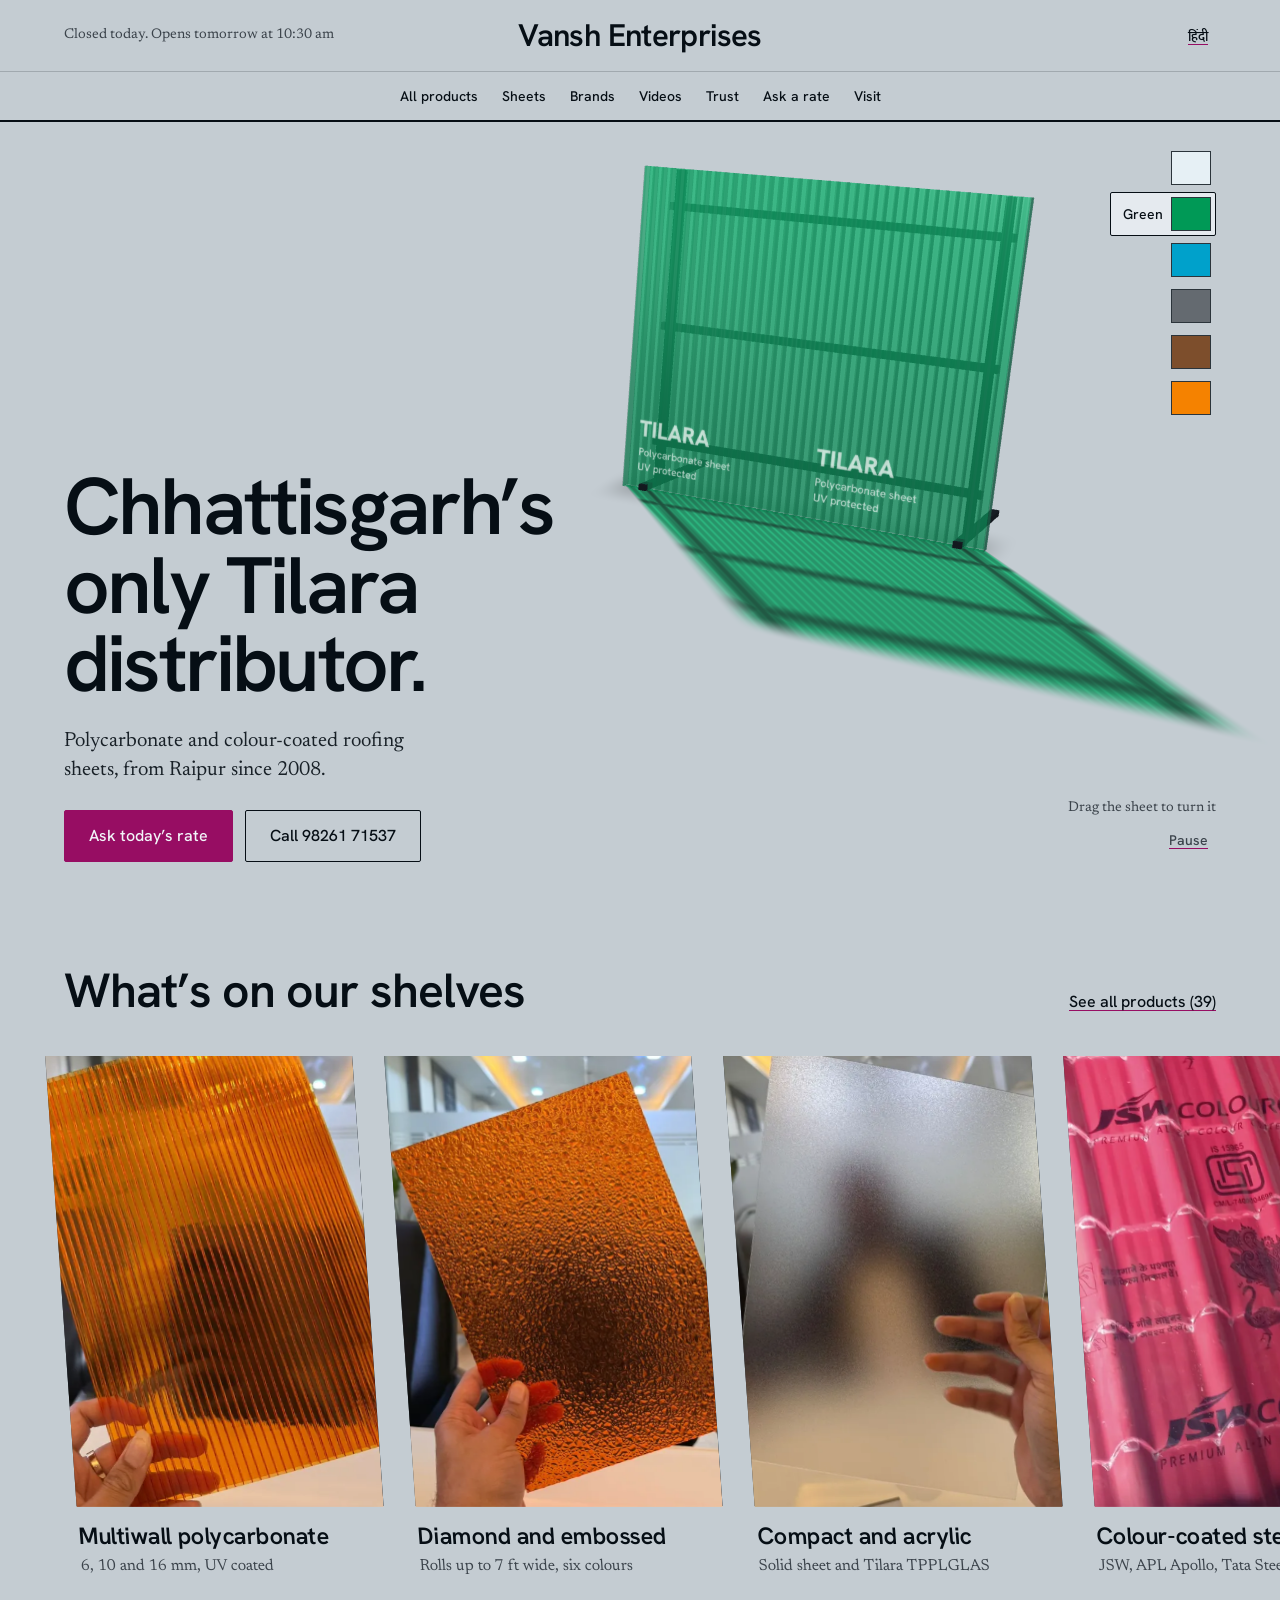
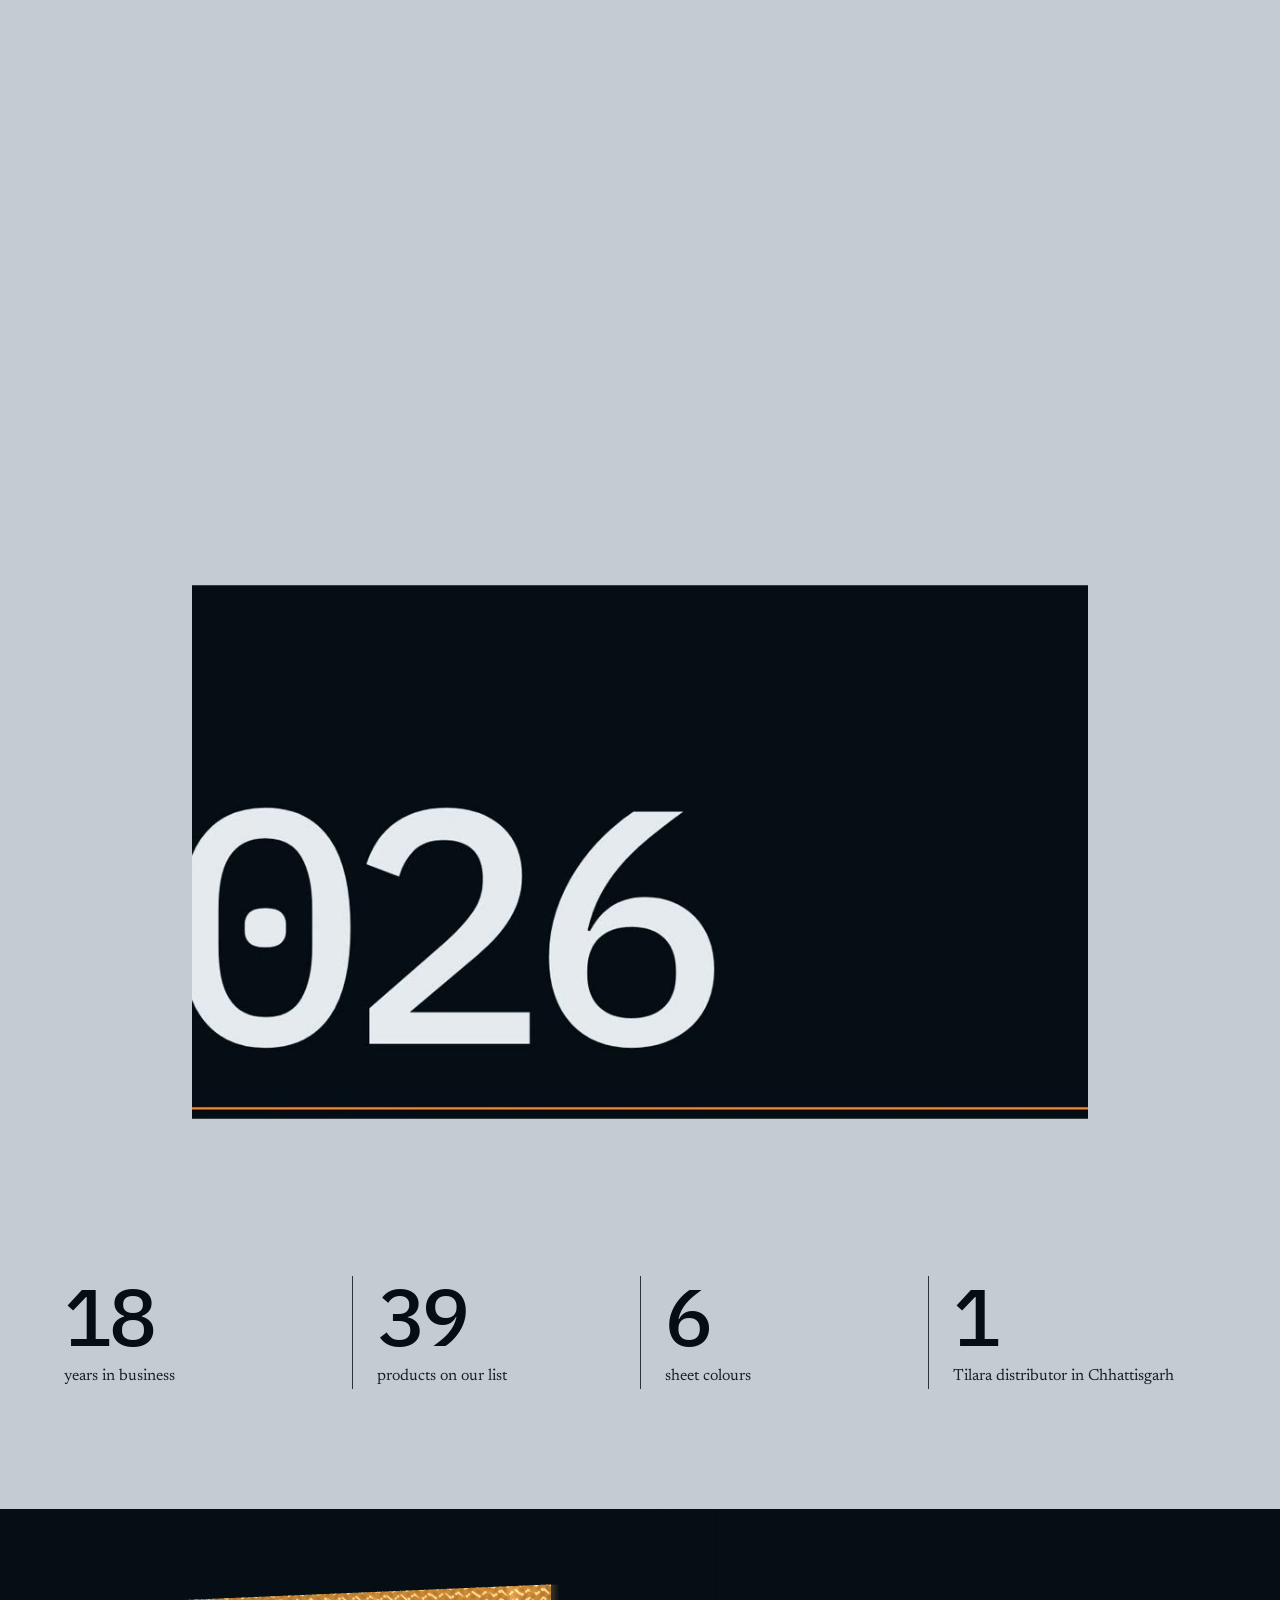
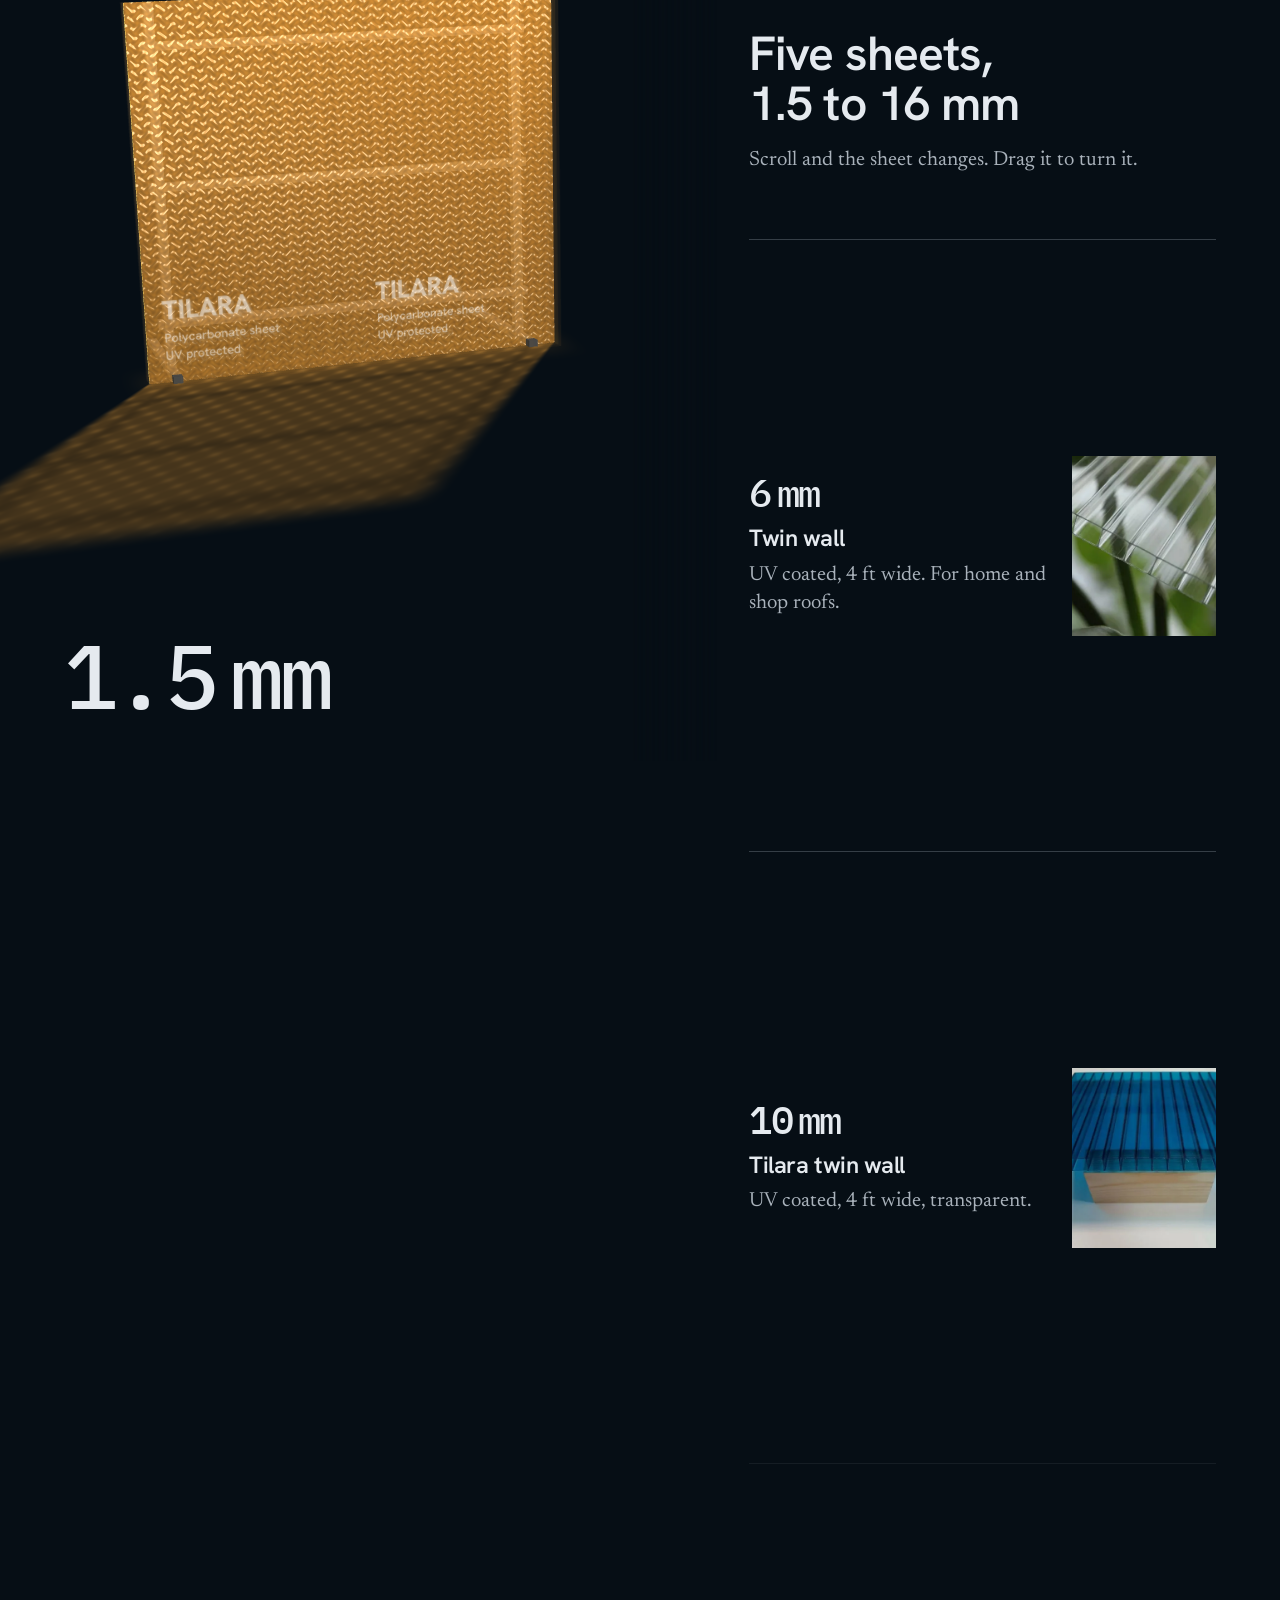
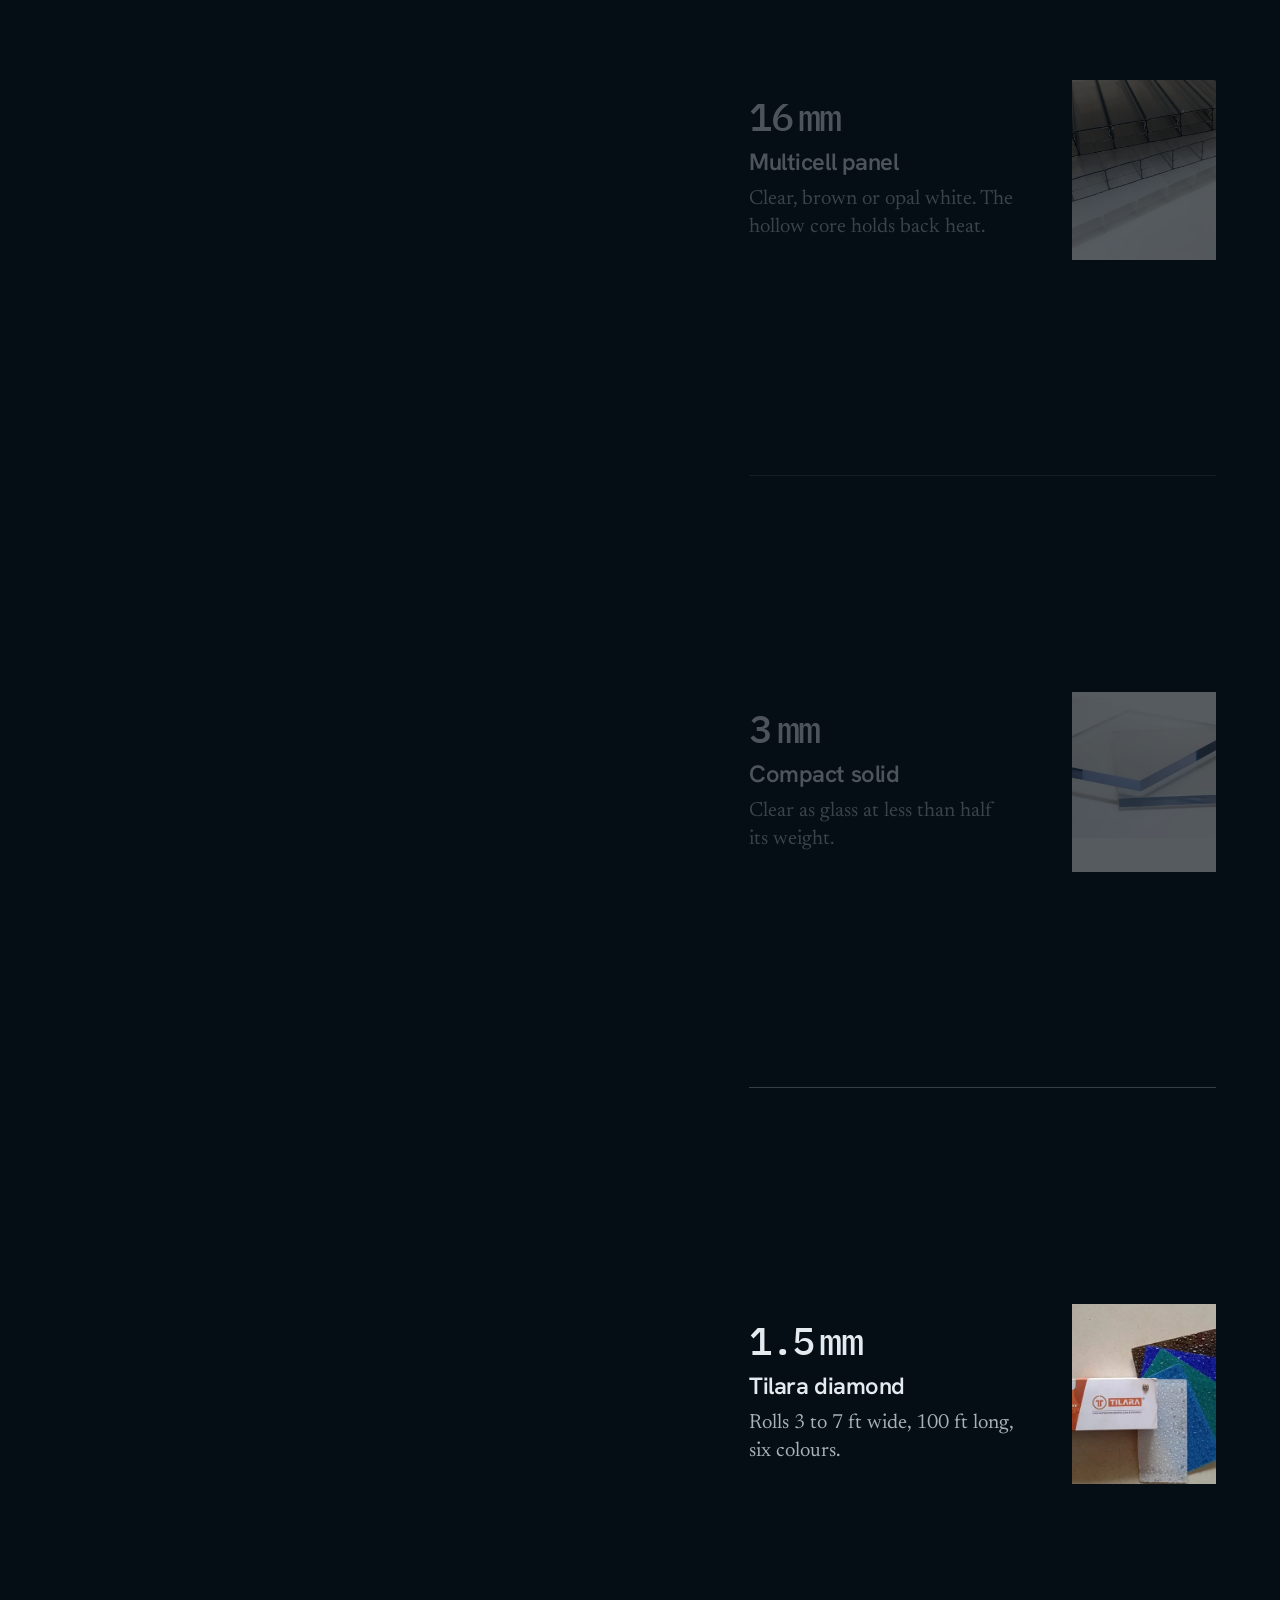
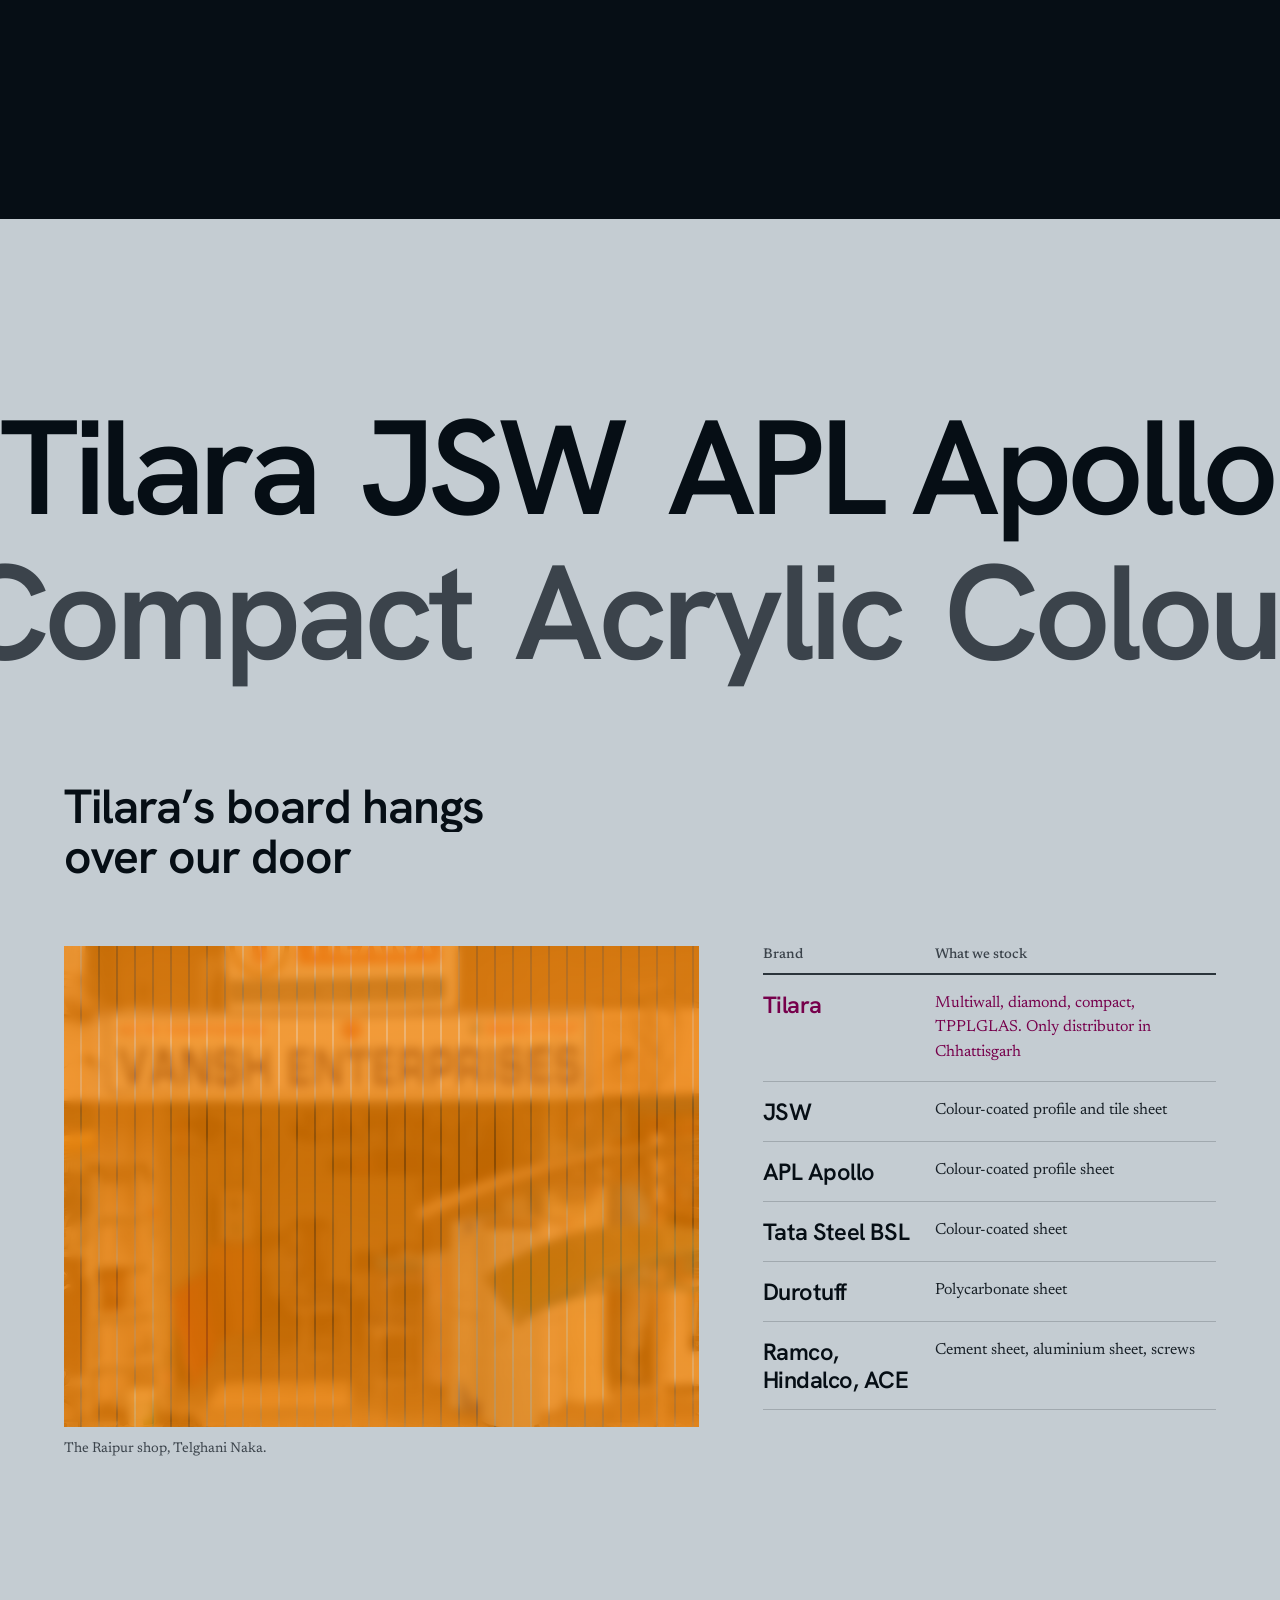
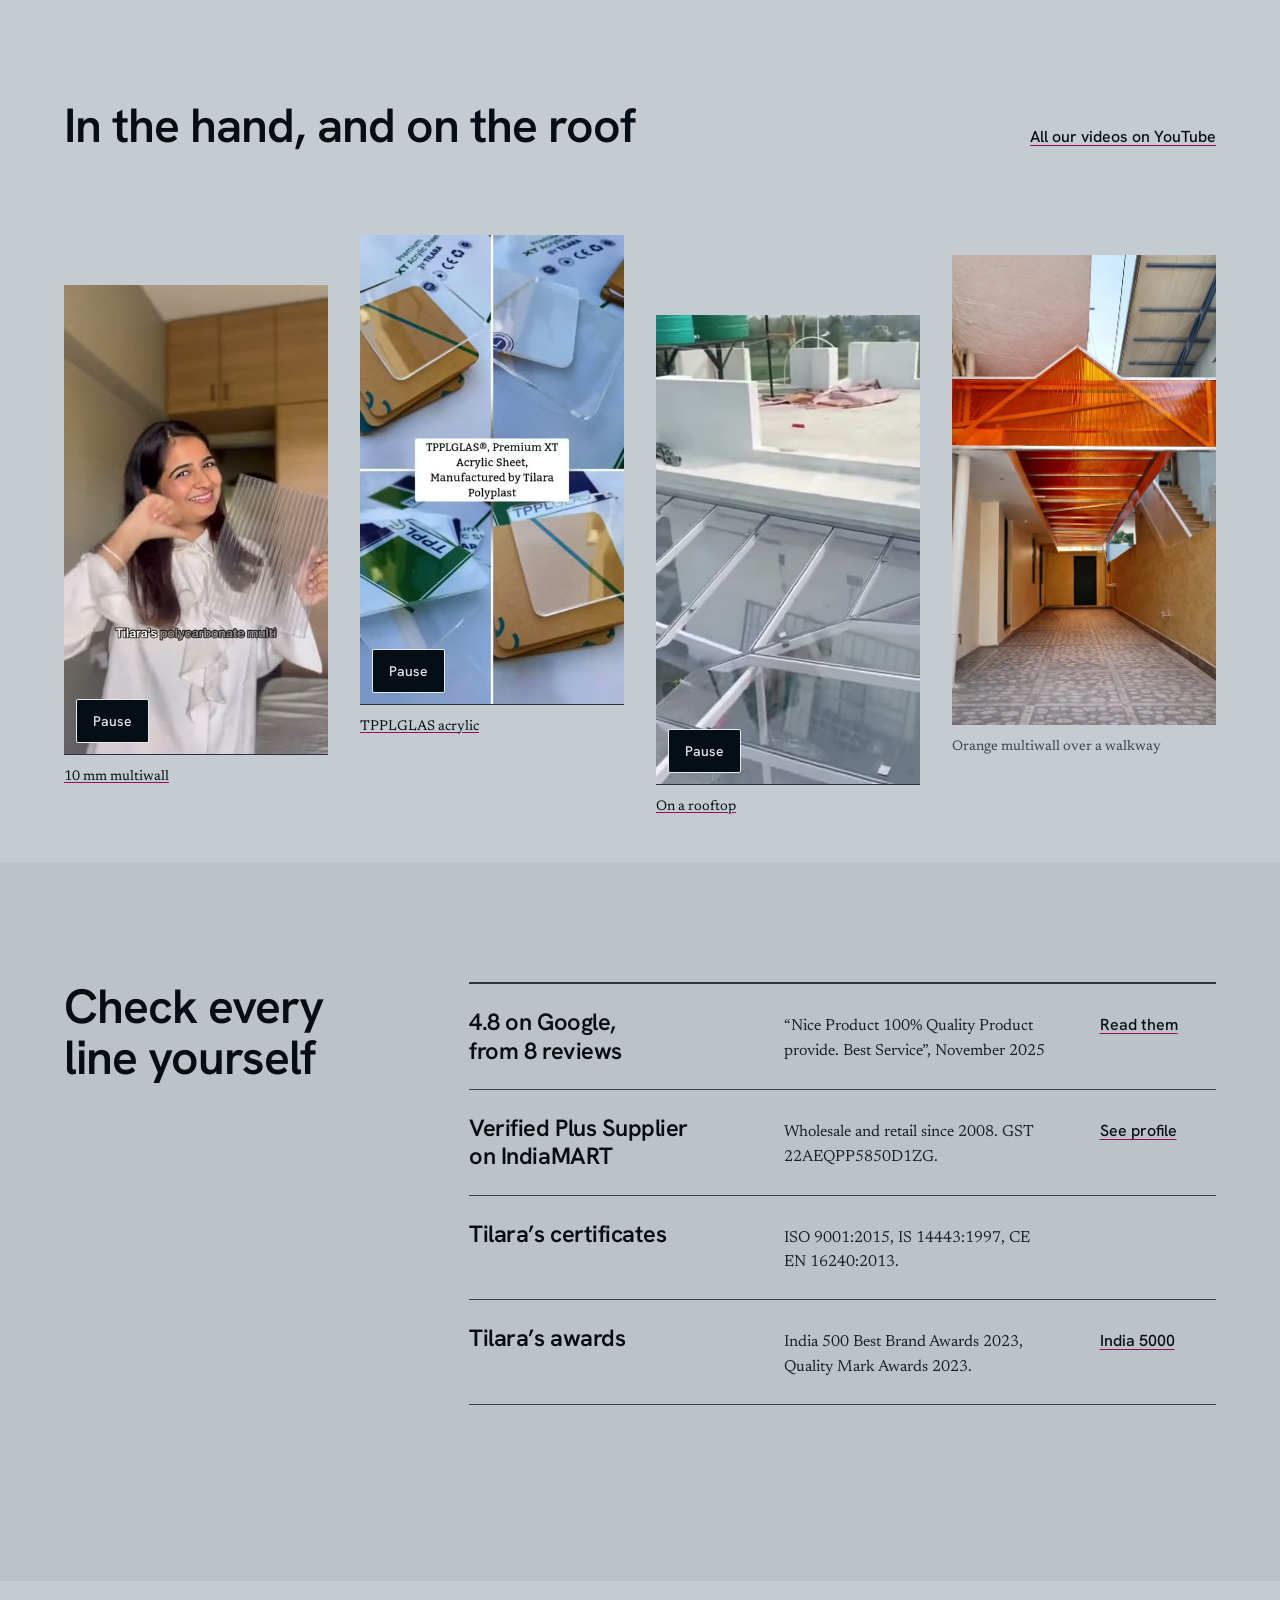
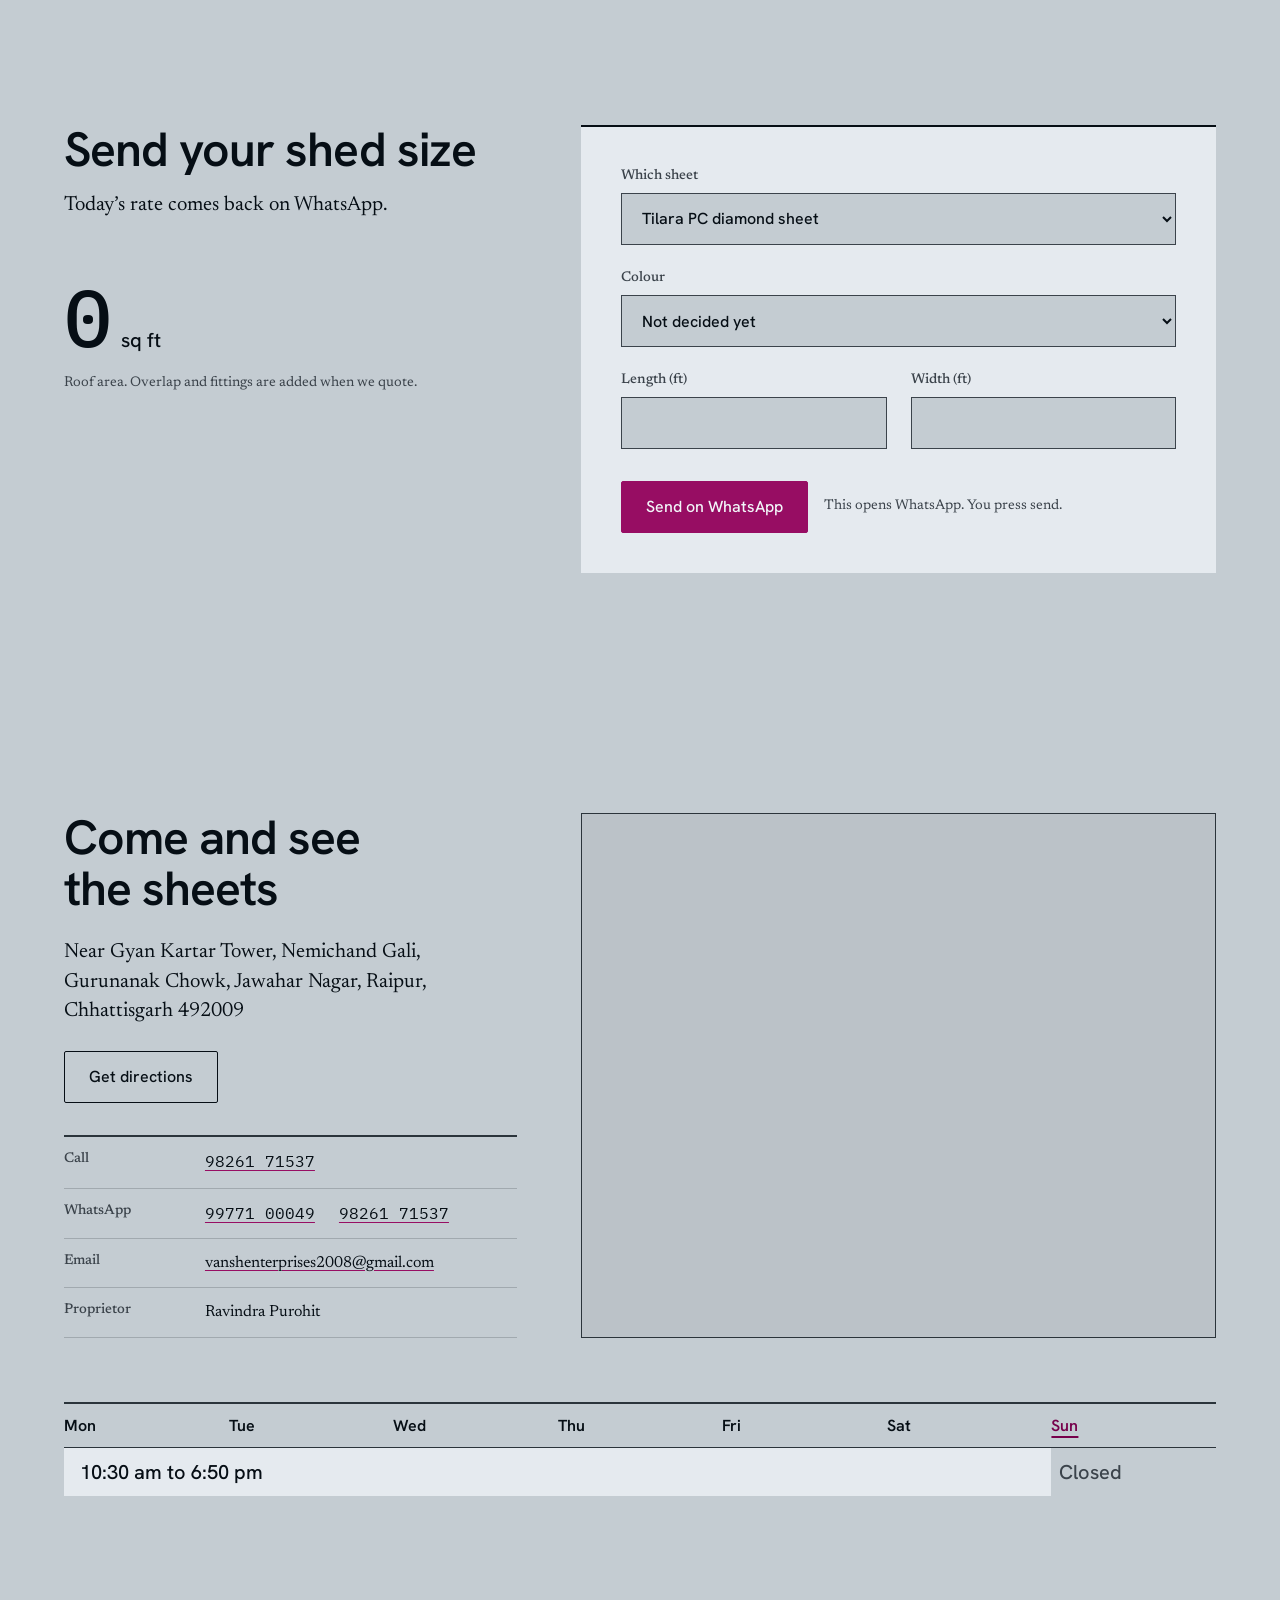
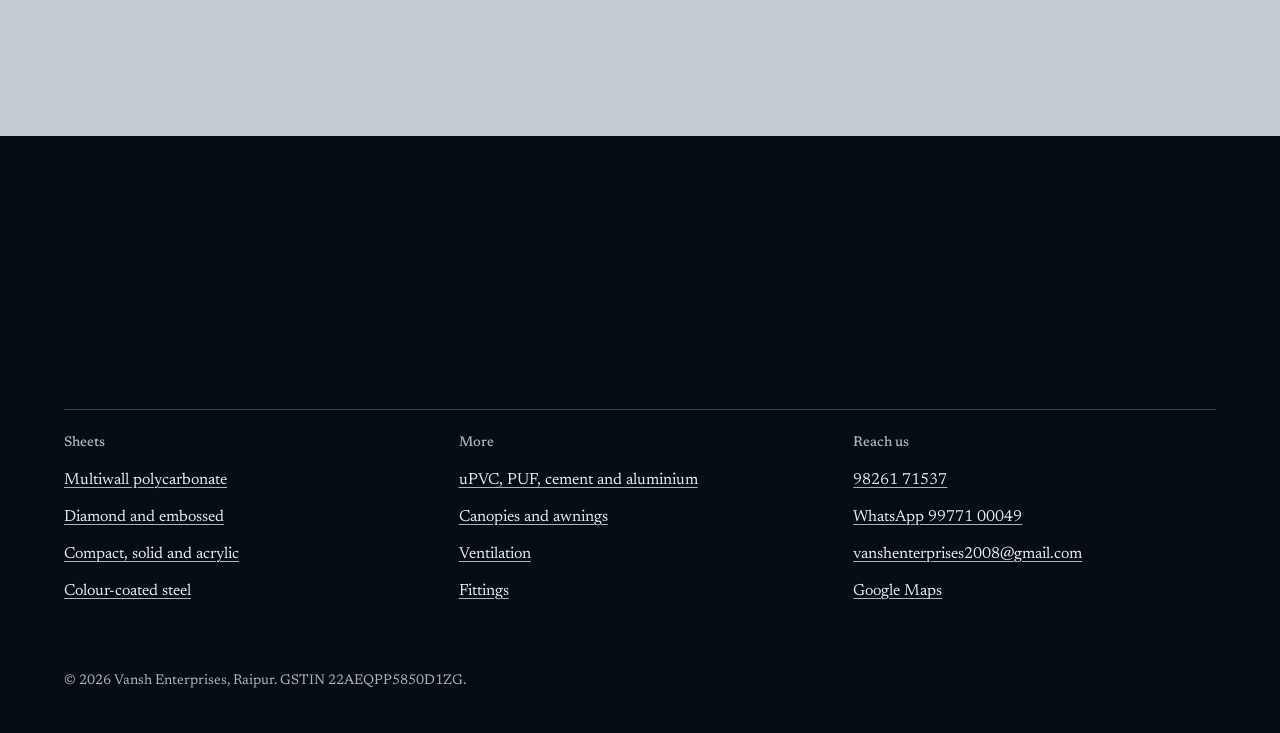
==== index.html @ c20615c9 "Vansh Enterprises website Co-Authored-By: Claude Opus 5.5 <noreply@anthropic.com>" ====
<!doctype html>
<html lang="en" data-wa="919977100049">
<head>
<meta charset="utf-8">
<meta name="viewport" content="width=device-width, initial-scale=1">
<title>Vansh Enterprises, Raipur: Tilara polycarbonate and roofing sheets</title>
<meta name="description" content="Polycarbonate and colour-coated roofing sheet dealer in Raipur since 2008. Only Tilara distributor in Chhattisgarh, with JSW, APL Apollo and Tata Steel BSL sheet.">
<meta property="og:title" content="Vansh Enterprises, Raipur: Tilara polycarbonate and roofing sheets">
<meta property="og:description" content="Polycarbonate and colour-coated roofing sheet dealer in Raipur since 2008. Only Tilara distributor in Chhattisgarh, with JSW, APL Apollo and Tata Steel BSL sheet.">
<meta property="og:type" content="website">
<meta property="og:url" content="https://vanshpurohit10.github.io/vansh-enterprises/">
<meta property="og:site_name" content="Vansh Enterprises">
<meta property="og:image" content="https://vanshpurohit10.github.io/vansh-enterprises/assets/img/og.jpg">
<meta property="og:image:width" content="1200">
<meta property="og:image:height" content="630">
<meta name="twitter:card" content="summary_large_image">
<link rel="canonical" href="https://vanshpurohit10.github.io/vansh-enterprises/">
<meta name="theme-color" content="oklch(84% 0.012 245)">
<link rel="icon" href="assets/img/favicon.svg" type="image/svg+xml">
<link rel="preconnect" href="https://fonts.googleapis.com">
<link rel="preconnect" href="https://fonts.gstatic.com" crossorigin>
<link href="https://fonts.googleapis.com/css2?family=Hanken+Grotesk:wght@500;600&family=IBM+Plex+Mono:wght@400;500&family=Mukta:wght@400;500;600&family=Newsreader:ital,opsz,wght@0,6..72,400;0,6..72,500;1,6..72,400&display=swap" rel="stylesheet">
<link rel="preload" as="image" href="assets/img/sheet-hero.webp" fetchpriority="high">
<link rel="stylesheet" href="assets/css/site.css">
<script>document.documentElement.classList.add('js');</script>
<script type="application/ld+json">{"@context":"https://schema.org","@type":"HomeAndConstructionBusiness","name":"Vansh Enterprises","alternateName":"वंश इंटरप्राइजेज","description":"Polycarbonate sheet and colour-coated roofing sheet dealer in Raipur since 2008. Only Tilara distributor in Chhattisgarh.","url":"https://vanshpurohit10.github.io/vansh-enterprises/","image":"https://vanshpurohit10.github.io/vansh-enterprises/assets/img/og.jpg","telephone":"+919826171537","email":"vanshenterprises2008@gmail.com","foundingDate":"2008","taxID":"22AEQPP5850D1ZG","founder":{"@type":"Person","name":"Ravindra Purohit"},"address":{"@type":"PostalAddress","streetAddress":"Near Gyan Kartar Tower, Nemichand Gali, Gurunanak Chowk, Jawahar Nagar","addressLocality":"Raipur","addressRegion":"Chhattisgarh","postalCode":"492009","addressCountry":"IN"},"geo":{"@type":"GeoCoordinates","latitude":21.2504591,"longitude":81.628177},"openingHoursSpecification":[{"@type":"OpeningHoursSpecification","dayOfWeek":["Monday","Tuesday","Wednesday","Thursday","Friday","Saturday"],"opens":"10:30","closes":"18:50"}],"areaServed":"Chhattisgarh","hasMap":"https://maps.app.goo.gl/5dPcdX1qVk36X3dU6"}</script>
</head>
<body>
<div class="curtain" hidden aria-hidden="true">
  <span class="curtain__col curtain__col--clear"></span><span class="curtain__col curtain__col--green"></span><span class="curtain__col curtain__col--blue"></span><span class="curtain__col curtain__col--grey"></span><span class="curtain__col curtain__col--brown"></span><span class="curtain__col curtain__col--orange"></span>
  <div class="curtain__mask"><p class="curtain__word">Vansh Enterprises</p></div>
</div>
<script>try { if (!sessionStorage.getItem('ve-intro') && !matchMedia('(prefers-reduced-motion: reduce)').matches && !location.search.includes('still')) { document.querySelector('.curtain').hidden = false; document.documentElement.classList.add('has-curtain'); } } catch (e) {}</script>
<a class="skip" href="#main">Skip to content</a>
<div class="mast__sentinel" data-mast-sentinel aria-hidden="true"></div>
<header class="mast">
  <div class="mast__top container">
    <p class="mast__status" role="status" data-status>Monday to Saturday, 10:30 am to 6:50 pm</p>
    <a class="mast__word" href="index.html" aria-label="Vansh Enterprises, home">Vansh Enterprises</a>
    <div class="mast__end">
      <button class="link-btn" type="button" data-lang-toggle lang="hi">हिंदी</button>
    </div>
  </div>
  <span class="mast__progress" aria-hidden="true"></span>
  <div class="mast__bar container">
    <a class="mast__mini" href="index.html" tabindex="-1" aria-hidden="true">Vansh Enterprises</a>
    <nav aria-label="Main"><ul class="mast__links"><li><a href="products.html" data-i18n="nav.range">All products</a></li><li><a href="#sheets" data-i18n="nav.sheets">Sheets</a></li><li><a href="#brands" data-i18n="nav.brands">Brands</a></li><li><a href="#watch" data-i18n="nav.watch">Videos</a></li><li><a href="#trust" data-i18n="nav.trust">Trust</a></li><li><a href="#enquire" data-i18n="nav.enquire">Ask a rate</a></li><li><a href="#visit" data-i18n="nav.visit">Visit</a></li></ul></nav>
    <a class="mast__wa" href="https://wa.me/919977100049?text=Hello%20Vansh%20Enterprises%2C%20please%20share%20today's%20rate." rel="noopener" data-i18n="nav.whatsapp">WhatsApp</a>
  </div>
</header>
<main id="main">

<section class="hero" aria-labelledby="hero-title">
  <div class="hero__stage">
    <img class="hero__still" src="assets/img/sheet-hero.webp" width="1920" height="1000" alt="" fetchpriority="high">
    <canvas class="hero__canvas" data-hero-canvas tabindex="0" role="img" aria-label="A multiwall polycarbonate sheet standing in sunlight. Drag it, or use the arrow keys, to turn it." data-i18n-label="hero.drag"></canvas>
  </div>
  <div class="container hero__inner">
    <div class="hero__copy">
      <h1 id="hero-title" data-i18n="hero.title">Chhattisgarh’s only Tilara distributor.</h1>
      <p class="lead" data-i18n="hero.lead">Polycarbonate and colour-coated roofing sheets, from Raipur since 2008.</p>
      <div class="hero__actions">
        <a class="btn btn--primary" href="https://wa.me/919977100049?text=Hello%20Vansh%20Enterprises%2C%20please%20share%20today's%20rate." rel="noopener" data-i18n="hero.cta">Ask today’s rate</a>
        <a class="btn" href="tel:+919826171537" data-i18n="hero.call">Call 98261 71537</a>
      </div>
    </div>
    <div class="hero__controls">
      <fieldset class="swatches">
        <legend data-i18n="hero.colour">Sheet colour</legend>
        <div class="swatches__row">
        <input type="radio" name="sheet-colour" id="tint-clear" value="clear"><label for="tint-clear" data-name="Clear"><span class="swatch__name" data-i18n="tint.clear">Clear</span><span class="chip chip--clear"></span></label>
        <input type="radio" name="sheet-colour" id="tint-green" value="green"><label for="tint-green" data-name="Green"><span class="swatch__name" data-i18n="tint.green">Green</span><span class="chip chip--green"></span></label>
        <input type="radio" name="sheet-colour" id="tint-blue" value="blue"><label for="tint-blue" data-name="Lake blue"><span class="swatch__name" data-i18n="tint.blue">Lake blue</span><span class="chip chip--blue"></span></label>
        <input type="radio" name="sheet-colour" id="tint-grey" value="grey"><label for="tint-grey" data-name="Pencil grey"><span class="swatch__name" data-i18n="tint.grey">Pencil grey</span><span class="chip chip--grey"></span></label>
        <input type="radio" name="sheet-colour" id="tint-brown" value="brown"><label for="tint-brown" data-name="Brown"><span class="swatch__name" data-i18n="tint.brown">Brown</span><span class="chip chip--brown"></span></label>
        <input type="radio" name="sheet-colour" id="tint-orange" value="orange" checked><label for="tint-orange" data-name="Orange"><span class="swatch__name" data-i18n="tint.orange">Orange</span><span class="chip chip--orange"></span></label>
        </div>
      </fieldset>
      <p class="hero__hint"><span data-i18n="hero.drag">Drag the sheet to turn it</span> <button class="link-btn" type="button" data-sheet-pause aria-pressed="false">Pause</button></p>
    </div>
  </div>
</section>

<section class="range" id="range" aria-labelledby="range-title">
  <div class="container range__head">
    <h2 id="range-title" data-i18n="range.title">What’s on our shelves</h2>
    <a class="text-link" href="products.html"><span data-i18n="range.all">See all products</span> (39)</a>
  </div>
  <ul class="rail" data-rail tabindex="0" aria-label="Product groups">
    <li class="shelf" data-reveal style="--i:0">
      <a href="products.html#multiwall">
        <figure class="shelf__pic" data-slot="shelf-multiwall" data-alt="Orange multiwall polycarbonate sheet held up to the light"><img src="assets/img/shelf-multiwall.webp" width="730" height="900" alt="Orange multiwall polycarbonate sheet held up to the light" loading="lazy" decoding="async"></figure>
        <h3 data-i18n="shelf.multiwall">Multiwall polycarbonate</h3>
        <p data-i18n="shelf.multiwall.d">6, 10 and 16 mm, UV coated</p>
      </a>
    </li>
    <li class="shelf" data-reveal style="--i:1">
      <a href="products.html#diamond">
        <figure class="shelf__pic" data-slot="shelf-diamond" data-alt="Amber embossed polycarbonate sheet in the hand"><img src="assets/img/shelf-diamond.webp" width="771" height="900" alt="Amber embossed polycarbonate sheet in the hand" loading="lazy" decoding="async"></figure>
        <h3 data-i18n="shelf.diamond">Diamond and embossed</h3>
        <p data-i18n="shelf.diamond.d">Rolls up to 7 ft wide, six colours</p>
      </a>
    </li>
    <li class="shelf" data-reveal style="--i:2">
      <a href="products.html#solid">
        <figure class="shelf__pic" data-slot="shelf-compact" data-alt="Frosted solid sheet held in the hand"><img src="assets/img/shelf-compact.webp" width="730" height="900" alt="Frosted solid sheet held in the hand" loading="lazy" decoding="async"></figure>
        <h3 data-i18n="shelf.solid">Compact and acrylic</h3>
        <p data-i18n="shelf.solid.d">Solid sheet and Tilara TPPLGLAS</p>
      </a>
    </li>
    <li class="shelf" data-reveal style="--i:3">
      <a href="products.html#steel">
        <figure class="shelf__pic" data-slot="shelf-steel" data-alt="JSW Colouron tile profile sheet in red"><img src="assets/img/shelf-steel.webp" width="680" height="900" alt="JSW Colouron tile profile sheet in red" loading="lazy" decoding="async"></figure>
        <h3 data-i18n="shelf.steel">Colour-coated steel</h3>
        <p data-i18n="shelf.steel.d">JSW, APL Apollo, Tata Steel BSL</p>
      </a>
    </li>
    <li class="shelf" data-reveal style="--i:4">
      <a href="products.html#steel">
        <figure class="shelf__pic" data-slot="shelf-tile" data-alt="Orange tile profile roofing sheets laid out"><img src="assets/img/shelf-tile.webp" width="900" height="900" alt="Orange tile profile roofing sheets laid out" loading="lazy" decoding="async"></figure>
        <h3 data-i18n="shelf.tile">Tile profile</h3>
        <p data-i18n="shelf.tile.d">Steel and uPVC, with ridge</p>
      </a>
    </li>
    <li class="shelf" data-reveal style="--i:5">
      <a href="products.html#roofing">
        <figure class="shelf__pic" data-slot="shelf-cement" data-alt="A stack of corrugated cement roofing sheets"><img src="assets/img/shelf-cement.webp" width="900" height="600" alt="A stack of corrugated cement roofing sheets" loading="lazy" decoding="async"></figure>
        <h3 data-i18n="shelf.cement">Cement and aluminium</h3>
        <p data-i18n="shelf.cement.d">6 mm cement, Hindalco aluminium</p>
      </a>
    </li>
    <li class="shelf" data-reveal style="--i:6">
      <a href="products.html#canopy">
        <figure class="shelf__pic" data-slot="shelf-canopy" data-alt="Green and blue polycarbonate canopies on display at the shop"><img src="assets/img/shelf-canopy.webp" width="550" height="544" alt="Green and blue polycarbonate canopies on display at the shop" loading="lazy" decoding="async"></figure>
        <h3 data-i18n="shelf.canopy">Canopies</h3>
        <p data-i18n="shelf.canopy.d">For doors and windows</p>
      </a>
    </li>
    <li class="shelf" data-reveal style="--i:7">
      <a href="products.html#vent">
        <figure class="shelf__pic" data-slot="shelf-vent" data-alt="Stainless steel turbo ventilator"><img src="assets/img/shelf-vent.webp" width="718" height="800" alt="Stainless steel turbo ventilator" loading="lazy" decoding="async"></figure>
        <h3 data-i18n="shelf.vent">Turbo ventilators</h3>
        <p data-i18n="shelf.vent.d">14 inch stainless steel</p>
      </a>
    </li>
    <li class="shelf" data-reveal style="--i:8">
      <a href="products.html#fittings">
        <figure class="shelf__pic" data-slot="shelf-fittings" data-alt="ACE self-drilling screws with their box"><img src="assets/img/shelf-fittings.webp" width="507" height="800" alt="ACE self-drilling screws with their box" loading="lazy" decoding="async"></figure>
        <h3 data-i18n="shelf.fittings">Fittings</h3>
        <p data-i18n="shelf.fittings.d">Screws, EPDM, patti, gutter</p>
      </a>
    </li>
  </ul>
</section>

<section class="film" id="film" aria-label="Our film">
  <figure class="film__fig" data-film data-reel>
    <div class="film__frame">
      <video muted loop playsinline controls preload="none" poster="assets/video/film-poster.jpg" width="1600" height="900" aria-label="A short film: eighteen years of sheets from Raipur, the shop with the Tilara board, six sheet colours, thicknesses from 1.5 to 16 mm, the brands we stock and how to reach us."><source src="assets/video/film-wide-en.mp4" type="video/mp4"></video>
      <button class="reel__toggle" type="button" data-keep data-reel-toggle aria-pressed="false" data-i18n="film.pause">Pause</button>
    </div>
  </figure>
  <div class="container">
    <ul class="figures">
      <li><span class="figures__num" data-count="18">18</span> <span data-i18n="fig.years">years in business</span></li>
      <li><span class="figures__num" data-count="39">39</span> <span data-i18n="fig.products">products on our list</span></li>
      <li><span class="figures__num" data-count="6">6</span> <span data-i18n="fig.colours">sheet colours</span></li>
      <li><span class="figures__num" data-count="1">1</span> <span data-i18n="fig.only">Tilara distributor in Chhattisgarh</span></li>
    </ul>
  </div>
</section>

<section class="pin" id="sheets" aria-labelledby="pin-title">
  <div class="container pin__grid">
    <div class="pin__stage">
      <canvas class="pin__canvas" data-pin-canvas role="img" aria-label="The same sheet, changing as you scroll from 6 mm twin wall to 1.5 mm diamond sheet."></canvas>
      <p class="pin__figure" data-pin-figure aria-hidden="true">6 mm</p>
    </div>
    <div class="pin__panels">
      <header class="pin__head">
        <h2 id="pin-title" data-i18n="pin.title">Five sheets, 1.5 to 16 mm</h2>
        <p class="lead" data-i18n="pin.hint">Scroll and the sheet changes. Drag it to turn it.</p>
      </header>
      <article class="panel" data-sheet-panel data-type="twin6" data-tint="clear" data-figure="6 mm">
        <p class="panel__fig">6 mm</p>
        <div class="panel__body">
          <h3 data-i18n="pin.6.title">Twin wall</h3>
          <p data-i18n="pin.6.text">UV coated, 4 ft wide. For home and shop roofs.</p>
        </div>
        <figure class="panel__pic" data-slot="pin-6" data-alt="Clear twin wall polycarbonate sheet"><img src="assets/img/pin-6.webp" width="520" height="520" alt="Clear twin wall polycarbonate sheet" loading="lazy" decoding="async"></figure>
      </article>
      <article class="panel" data-sheet-panel data-type="twin10" data-tint="blue" data-figure="10 mm">
        <p class="panel__fig">10 mm</p>
        <div class="panel__body">
          <h3 data-i18n="pin.10.title">Tilara twin wall</h3>
          <p data-i18n="pin.10.text">UV coated, 4 ft wide, transparent.</p>
        </div>
        <figure class="panel__pic" data-slot="pin-10" data-alt="Blue multiwall polycarbonate sheet resting on a block"><img src="assets/img/pin-10.webp" width="520" height="520" alt="Blue multiwall polycarbonate sheet resting on a block" loading="lazy" decoding="async"></figure>
      </article>
      <article class="panel" data-sheet-panel data-type="multi16" data-tint="brown" data-figure="16 mm">
        <p class="panel__fig">16 mm</p>
        <div class="panel__body">
          <h3 data-i18n="pin.16.title">Multicell panel</h3>
          <p data-i18n="pin.16.text">Clear, brown or opal white. The hollow core holds back heat.</p>
        </div>
        <figure class="panel__pic" data-slot="pin-16" data-alt="Stacked triple wall sheets showing the hollow core"><img src="assets/img/pin-16.webp" width="520" height="390" alt="Stacked triple wall sheets showing the hollow core" loading="lazy" decoding="async"></figure>
      </article>
      <article class="panel" data-sheet-panel data-type="compact" data-tint="clear" data-figure="3 mm">
        <p class="panel__fig">3 mm</p>
        <div class="panel__body">
          <h3 data-i18n="pin.3.title">Compact solid</h3>
          <p data-i18n="pin.3.text">Clear as glass at less than half its weight.</p>
        </div>
        <figure class="panel__pic" data-slot="pin-3" data-alt="Clear compact polycarbonate sheet"><img src="assets/img/pin-3.webp" width="520" height="390" alt="Clear compact polycarbonate sheet" loading="lazy" decoding="async"></figure>
      </article>
      <article class="panel" data-sheet-panel data-type="diamond" data-tint="orange" data-figure="1.5 mm">
        <p class="panel__fig">1.5 mm</p>
        <div class="panel__body">
          <h3 data-i18n="pin.15.title">Tilara diamond</h3>
          <p data-i18n="pin.15.text">Rolls 3 to 7 ft wide, 100 ft long, six colours.</p>
        </div>
        <figure class="panel__pic" data-slot="pin-15" data-alt="Tilara diamond sheet colour samples with the Tilara box"><img src="assets/img/pin-15.webp" width="520" height="520" alt="Tilara diamond sheet colour samples with the Tilara box" loading="lazy" decoding="async"></figure>
      </article>
    </div>
  </div>
</section>

<section class="brands" id="brands" aria-labelledby="brands-title">
  <div class="marquee" aria-hidden="true">
    <div class="marquee__row"><span>Tilara</span><span>JSW</span><span>APL Apollo</span><span>Tata Steel BSL</span><span>Durotuff</span><span>Hindalco</span><span>Ramco</span><span>Tilara</span><span>JSW</span><span>APL Apollo</span></div>
    <div class="marquee__row marquee__row--two"><span>Multiwall</span><span>Diamond</span><span>Compact</span><span>Acrylic</span><span>Colour-coated</span><span>Tile profile</span><span>Multiwall</span><span>Diamond</span><span>Compact</span></div>
  </div>
  <div class="container">
    <h2 id="brands-title" class="brands__title" data-i18n="brands.title">Tilara’s board hangs over our door</h2>
    <div class="brands__grid">
      <div class="brands__fig">
        <figure class="brands__pic" data-slot="shop" data-alt="The Vansh Enterprises shop in Raipur with the Tilara board above it">
          <img src="assets/img/shop.webp" width="990" height="750" alt="The Vansh Enterprises shop in Raipur, with the Tilara board above the Vansh Enterprises banner" loading="lazy" decoding="async">
          <span class="brands__veil" data-keep aria-hidden="true"></span>
        </figure>
        <figcaption class="caption" data-i18n="brands.caption">The Raipur shop, Telghani Naka.</figcaption>
      </div>
      <table class="brands__table">
        <thead><tr><th scope="col" data-i18n="brands.th.brand">Brand</th><th scope="col" data-i18n="brands.th.stock">What we stock</th></tr></thead>
        <tbody>
          <tr class="is-lead" data-reveal><th scope="row">Tilara</th><td data-i18n="brands.tilara">Multiwall, diamond, compact, TPPLGLAS. Only distributor in Chhattisgarh</td></tr>
          <tr data-reveal><th scope="row">JSW</th><td data-i18n="brands.jsw">Colour-coated profile and tile sheet</td></tr>
          <tr data-reveal><th scope="row">APL Apollo</th><td data-i18n="brands.apollo">Colour-coated profile sheet</td></tr>
          <tr data-reveal><th scope="row">Tata Steel BSL</th><td data-i18n="brands.tata">Colour-coated sheet</td></tr>
          <tr data-reveal><th scope="row">Durotuff</th><td data-i18n="brands.durotuff">Polycarbonate sheet</td></tr>
          <tr data-reveal><th scope="row">Ramco, Hindalco, ACE</th><td data-i18n="brands.more">Cement sheet, aluminium sheet, screws</td></tr>
        </tbody>
      </table>
    </div>
  </div>
</section>

<section class="watch" id="watch" aria-labelledby="watch-title">
  <div class="container">
    <div class="watch__head">
      <h2 id="watch-title" data-i18n="watch.title">In the hand, and on the roof</h2>
      <a class="text-link" href="https://www.youtube.com/@sharadkumarnishad241" rel="noopener" data-i18n="watch.channel">All our videos on YouTube</a>
    </div>
    <div class="watch__grid">
      <figure class="reel" data-reel>
        <div class="reel__frame" data-slot="reel-multiwall" data-kind="product" data-alt="10 mm multiwall">
          <video muted loop playsinline preload="none" poster="assets/video/multiwall.jpg" width="432" height="768" aria-label="10 mm multiwall"><source src="assets/video/multiwall.mp4" type="video/mp4"></video>
          <button class="reel__toggle" type="button" data-keep data-reel-toggle aria-pressed="false" data-i18n="reel.pause">Pause</button>
        </div>
        <figcaption class="caption"><a href="https://www.youtube.com/watch?v=Rni0njt8LdI" rel="noopener" data-i18n="watch.multiwall">10 mm multiwall</a></figcaption>
      </figure>
      <figure class="reel" data-reel>
        <div class="reel__frame" data-slot="reel-acrylic" data-kind="product" data-alt="TPPLGLAS acrylic">
          <video muted loop playsinline preload="none" poster="assets/video/acrylic.jpg" width="432" height="768" aria-label="TPPLGLAS acrylic"><source src="assets/video/acrylic.mp4" type="video/mp4"></video>
          <button class="reel__toggle" type="button" data-keep data-reel-toggle aria-pressed="false" data-i18n="reel.pause">Pause</button>
        </div>
        <figcaption class="caption"><a href="https://www.youtube.com/watch?v=_wDttftiUco" rel="noopener" data-i18n="watch.acrylic">TPPLGLAS acrylic</a></figcaption>
      </figure>
      <figure class="reel" data-reel>
        <div class="reel__frame" data-slot="reel-rooftop" data-kind="product" data-alt="On a rooftop">
          <video muted loop playsinline preload="none" poster="assets/video/rooftop.jpg" width="432" height="768" aria-label="On a rooftop"><source src="assets/video/rooftop.mp4" type="video/mp4"></video>
          <button class="reel__toggle" type="button" data-keep data-reel-toggle aria-pressed="false" data-i18n="reel.pause">Pause</button>
        </div>
        <figcaption class="caption"><a href="https://www.youtube.com/watch?v=n171UE5UQb4" rel="noopener" data-i18n="watch.rooftop">On a rooftop</a></figcaption>
      </figure>
      <figure class="reel">
        <div class="reel__frame" data-slot="corridor" data-alt="Orange multiwall polycarbonate roof over a walkway"><img src="assets/img/corridor.webp" width="667" height="1000" alt="Orange multiwall polycarbonate fixed over a walkway, the floor below in warm light" loading="lazy" decoding="async" style="object-position: 50% 26%"></div>
        <figcaption class="caption" data-i18n="watch.corridor">Orange multiwall over a walkway</figcaption>
      </figure>
    </div>
  </div>
</section>

<section class="trust" id="trust" aria-labelledby="trust-title">
  <div class="container trust__grid">
    <h2 id="trust-title" data-i18n="trust.title">Check every line yourself</h2>
    <ul class="rows">
      
      <li class="row" data-reveal>
        <h3 class="row__title"><span class="num" data-count="4.8" data-dec="1">4.8</span> <span data-i18n="trust.google">on Google, from 8 reviews</span></h3>
        <p class="row__text" data-i18n="trust.google.quote">“Nice Product 100% Quality Product provide. Best Service”, November 2025</p>
        <a class="text-link" href="https://www.google.com/maps/search/?api=1&query=Vansh%20Enterprises&query_place_id=ChIJBX7doZTdKDoR5v5cxKL-qsw" rel="noopener" data-i18n="trust.google.link">Read them</a>
      </li>
      <li class="row" data-reveal>
        <h3 class="row__title" data-i18n="trust.im">Verified Plus Supplier on IndiaMART</h3>
        <p class="row__text" data-i18n="trust.im.text">Wholesale and retail since 2008. GST 22AEQPP5850D1ZG.</p>
        <a class="text-link" href="https://www.indiamart.com/vanshenterprises-chattisgarh/" rel="noopener" data-i18n="trust.im.link">See profile</a>
      </li>
      <li class="row" data-reveal>
        <h3 class="row__title" data-i18n="trust.tcert">Tilara’s certificates</h3>
        <p class="row__text" data-i18n="trust.tcert.text">ISO 9001:2015, IS 14443:1997, CE EN 16240:2013.</p>
        <span></span>
      </li>
      <li class="row" data-reveal>
        <h3 class="row__title" data-i18n="trust.taward">Tilara’s awards</h3>
        <p class="row__text" data-i18n="trust.taward.text">India 500 Best Brand Awards 2023, Quality Mark Awards 2023.</p>
        <a class="text-link" href="https://india5000.com/winners/2023/india-500-best-brand-awards-2023-1/tilara-polyplast-pvt-ltd-1686114287976" rel="noopener">India 5000</a>
      </li>
    </ul>
  </div>
</section>

<section class="enquire" id="enquire" aria-labelledby="enquire-title">
  <div class="container enquire__grid">
    <div class="enquire__head">
      <h2 id="enquire-title" data-i18n="enquire.title">Send your shed size</h2>
      <p class="lead" data-i18n="enquire.lead">Today’s rate comes back on WhatsApp.</p>
      <p class="enquire__area"><span class="enquire__num" data-area aria-live="off">0</span> <span data-i18n="enquire.unit">sq ft</span></p>
      <p class="caption"><span data-i18n="enquire.area">Roof area.</span> <span data-i18n="enquire.note">Overlap and fittings are added when we quote.</span></p>
    </div>
    <form class="form sheet" data-enquiry>
      <div class="field field--wide">
        <label for="f-sheet" data-i18n="enquire.sheet">Which sheet</label>
        <select id="f-sheet" name="sheet"><option>Tilara PC diamond sheet</option><option>6 mm PC multiwall sheet</option><option>Tilara 10 mm PC multiwall sheet</option><option>16 mm multicell panel</option><option>Compact polycarbonate sheet</option><option>Tilara TPPLGLAS acrylic sheet</option><option>Colour-coated profile sheet</option><option>Colour-coated tile profile sheet</option><option>uPVC tile roofing sheet</option><option>PUF insulated roofing panel</option><option>6 mm cement roofing sheet</option></select>
      </div>
      <div class="field field--wide">
        <label for="f-colour" data-i18n="enquire.colour">Colour</label>
        <select id="f-colour" name="colour"><option value="" data-i18n="enquire.colour.any">Not decided yet</option><option>Clear</option><option>Green</option><option>Lake blue</option><option>Pencil grey</option><option>Brown</option><option>Orange</option><option>Red</option><option>Blue</option></select>
      </div>
      <div class="field">
        <label for="f-length" data-i18n="enquire.length">Length (ft)</label>
        <input id="f-length" name="length" type="number" inputmode="decimal" min="0" step="any" autocomplete="off">
      </div>
      <div class="field">
        <label for="f-width" data-i18n="enquire.width">Width (ft)</label>
        <input id="f-width" name="width" type="number" inputmode="decimal" min="0" step="any" autocomplete="off">
      </div>
      <div class="field field--wide form__foot">
        <button class="btn btn--primary" type="submit" data-i18n="enquire.send">Send on WhatsApp</button>
        <p class="caption" data-i18n="enquire.opens">This opens WhatsApp. You press send.</p>
      </div>
    </form>
  </div>
</section>

<section class="visit" id="visit" aria-labelledby="visit-title">
  <div class="container">
    <div class="visit__grid">
      <div class="visit__text">
        <h2 id="visit-title" data-i18n="visit.title">Come and see the sheets</h2>
        <address class="lead" data-i18n="visit.address">Near Gyan Kartar Tower, Nemichand Gali, Gurunanak Chowk, Jawahar Nagar, Raipur, Chhattisgarh 492009</address>
        <a class="btn" href="https://maps.app.goo.gl/5dPcdX1qVk36X3dU6" rel="noopener" data-i18n="visit.directions">Get directions</a>
        <dl class="facts">
          <div><dt data-i18n="visit.call">Call</dt><dd><a class="num" href="tel:+919826171537">98261 71537</a></dd></div>
          <div><dt data-i18n="visit.wa">WhatsApp</dt><dd class="facts__two"><a class="num" href="https://wa.me/919977100049" rel="noopener">99771 00049</a> <a class="num" href="https://wa.me/919826171537" rel="noopener">98261 71537</a></dd></div>
          <div><dt data-i18n="visit.mail">Email</dt><dd><a href="mailto:vanshenterprises2008@gmail.com">vanshenterprises2008@gmail.com</a></dd></div>
          <div><dt data-i18n="visit.owner">Proprietor</dt><dd>Ravindra Purohit</dd></div>
        </dl>
      </div>
      <div class="visit__map">
        <iframe title="Map of Vansh Enterprises in Raipur" src="https://www.google.com/maps?q=Vansh%20Enterprises%2C%20Gurunanak%20Chowk%2C%20Raipur&ll=21.2504591,81.628177&z=16&output=embed" loading="lazy" referrerpolicy="no-referrer-when-downgrade"></iframe>
      </div>
    </div>
    <div class="hours" role="group" aria-label="Opening hours">
      <span class="hours__day" data-day="1" data-i18n="day.mon">Mon</span>
      <span class="hours__day" data-day="2" data-i18n="day.tue">Tue</span>
      <span class="hours__day" data-day="3" data-i18n="day.wed">Wed</span>
      <span class="hours__day" data-day="4" data-i18n="day.thu">Thu</span>
      <span class="hours__day" data-day="5" data-i18n="day.fri">Fri</span>
      <span class="hours__day" data-day="6" data-i18n="day.sat">Sat</span>
      <span class="hours__day" data-day="0" data-i18n="day.sun">Sun</span>
      <p class="hours__open" data-i18n="day.hours">10:30 am to 6:50 pm</p>
      <p class="hours__closed" data-i18n="day.closed">Closed</p>
    </div>
  </div>
</section>
</main>
<footer class="foot">
  <div class="container">
    <p class="foot__mark">Vansh Enterprises</p>
    <div class="foot__cols">
      <div class="foot__col"><h2 class="foot__h" data-i18n="foot.sheets">Sheets</h2><ul><li><a href="products.html#multiwall" data-i18n="group.multiwall">Multiwall polycarbonate</a></li><li><a href="products.html#diamond" data-i18n="group.diamond">Diamond and embossed</a></li><li><a href="products.html#solid" data-i18n="group.solid">Compact, solid and acrylic</a></li><li><a href="products.html#steel" data-i18n="group.steel">Colour-coated steel</a></li></ul></div>
      <div class="foot__col"><h2 class="foot__h" data-i18n="foot.more">More</h2><ul><li><a href="products.html#roofing" data-i18n="group.roofing">uPVC, PUF, cement and aluminium</a></li><li><a href="products.html#canopy" data-i18n="group.canopy">Canopies and awnings</a></li><li><a href="products.html#vent" data-i18n="group.vent">Ventilation</a></li><li><a href="products.html#fittings" data-i18n="group.fittings">Fittings</a></li></ul></div>
      <div class="foot__col"><h2 class="foot__h" data-i18n="foot.reach">Reach us</h2><ul><li><a href="tel:+919826171537">98261 71537</a></li><li><a href="https://wa.me/919977100049">WhatsApp 99771 00049</a></li><li><a href="mailto:vanshenterprises2008@gmail.com">vanshenterprises2008@gmail.com</a></li><li><a href="https://maps.app.goo.gl/5dPcdX1qVk36X3dU6">Google Maps</a></li></ul></div>
    </div>
    <p class="foot__legal">© 2026 Vansh Enterprises, Raipur. GSTIN 22AEQPP5850D1ZG.</p>
  </div>
</footer>
<div class="dock" aria-label="Quick contact">
  <a class="btn" href="tel:+919826171537" data-i18n="bar.call">Call</a>
  <a class="btn btn--primary" href="https://wa.me/919977100049?text=Hello%20Vansh%20Enterprises%2C%20please%20share%20today's%20rate." rel="noopener" data-i18n="bar.whatsapp">WhatsApp</a>
</div>
<script>window.hallmarkSlots = (m) => { for (const [k, v] of Object.entries(m)) { const s = document.querySelector(`[data-slot="${k}"]`); if (!s) continue; const im = new Image(); im.src = typeof v === 'string' ? v : v.src; im.alt = (typeof v === 'object' && v.alt) || s.dataset.alt || ''; s.querySelectorAll(':scope > img').forEach((o) => o.remove()); s.prepend(im); } };
document.querySelectorAll('[data-slot] img').forEach((i) => { if (i.complete && !i.naturalWidth) i.remove(); else i.addEventListener('error', () => i.remove(), { once: true }); });</script>
<script src="assets/js/app.js" defer></script>
</body>
</html>
---- assets/css/site.css ----
/* Hallmark · shape: Marquee Hero (draw gave Letter, swapped: no first-person words from the proprietor) · genre: editorial · theme: Almanac (deal 2/3, seed business-vansh-enterprises-raipur-4a8b·29bba192·2026-11-01·r0) · job: visit · draw: 52075a
 * hero: Poster · nav: masthead · footer: index columns · imagery: photographs and videos from the owner's own listings · signature: a real-time multiwall sheet whose coloured, ribbed light falls on the ground
 * axes: mid/grotesk-sans/chromatic-magenta · posture: restrained · contrast: pass · fold: pass · v2.0.0 */
/* Hallmark · pre-emit critique: P4 H4 E4 S5 R3 V5 · weakest: R, the owner asked for the best effects so motion is kept to the sheet, one veil and one reveal, and every effect shows the product */
/* Hallmark · motion: by request. The owner asked for every motion effect, so the theme's still pages give way to smooth scroll, a pinned rail, a film and scroll-linked reveals. Transform, opacity and clip-path only, all off under reduced motion, nothing hidden without script. */
/* Hallmark · waive 11 · shelf photographs zoom on hover · the owner asked for every motion effect so the shelves feel alive under the pointer */
/* Hallmark · waive 83 · 39 products in a catalogue, each with one photograph · buyers pick a sheet by sight on this page, so the photographs are the list itself */
/* Hallmark · answered F4 · the catalogue filter's pressed state is a sheet tint with a rule, the one filled action on each screen stays the magenta button */
/* Hallmark · dismissed 59 · ten sections because the owner asked for the film and its figures on top of the nine the page was planned with */
/* Hallmark · dismissed 25 · the panel lines beside the turning sheet are one-sentence ledes at 30ch */
/* Hallmark · dismissed 58 · products.html lists all 40 products the shop stocks, a true count kept in full */
@import url("./tokens.css");
@import url("./base.css");

:root {
  --sheet-clear: oklch(95% 0.012 225);
  --sheet-green: oklch(60% 0.15 155);
  --sheet-blue: oklch(66% 0.125 225);
  --sheet-grey: oklch(52% 0.012 250);
  --sheet-brown: oklch(47% 0.08 55);
  --sheet-orange: oklch(72% 0.18 58);
  --font-display: "Hanken Grotesk", "Mukta", ui-sans-serif, system-ui, sans-serif;
  --font-body: "Newsreader", "Mukta", ui-serif, Georgia, serif;
  --mast-top: 72px;
  --mast-bar: 48px;
  --on-ink-muted: oklch(76% 0.016 245);
  --rule-on-ink: oklch(36% 0.018 245);
}

html { scroll-behavior: smooth; scroll-padding-top: calc(var(--mast-bar) + var(--space-lg)); }
@media (prefers-reduced-motion: reduce) { html { scroll-behavior: auto; } }
html.lenis { scroll-behavior: auto; }

html[lang="hi"] { --tracking-display: 0em; }
html[lang="hi"] body { line-height: 1.6; }
html[lang="hi"] h1, html[lang="hi"] h2 { line-height: 1.16; }

/* photographs: natural. The sheet's colour is the product, so the theme's muted treatment is lifted. */
[data-slot] > img { filter: none; }
[data-slot] > video { position: absolute; inset: 0; width: 100%; height: 100%; object-fit: cover; }

/* Controls */
.btn { display: inline-flex; align-items: center; justify-content: center; gap: var(--space-xs); min-height: 52px; padding: 0 var(--space-lg); border: var(--rule-hair) solid var(--color-ink); border-radius: var(--radius-pill); background: transparent; color: var(--color-ink); font: 500 var(--text-md)/1 var(--font-display); white-space: nowrap; text-decoration: none; cursor: pointer; transition: background-color var(--dur-short) var(--ease-out), color var(--dur-short) var(--ease-out), transform var(--dur-micro) var(--ease-out); }
.btn { position: relative; overflow: hidden; isolation: isolate; }
.btn::before { content: ""; position: absolute; inset: 0; z-index: -1; background: var(--color-ink); transform: scaleX(0); transform-origin: right center; transition: transform var(--dur-long) var(--ease-out); }
.btn:hover::before { transform: scaleX(1); transform-origin: left center; }
.btn:hover { color: var(--color-paper); }
.btn--primary::before { background: var(--color-accent-2); }
.btn:active { transform: translateY(1px); }
.btn:focus-visible { outline: 2px solid var(--color-focus); outline-offset: 2px; }
.btn:disabled { opacity: 0.55; cursor: not-allowed; transform: none; }
.btn--primary { background: var(--color-accent); border-color: var(--color-accent); color: var(--color-accent-ink); }
.btn--primary:hover { border-color: var(--color-accent-2); color: var(--color-accent-ink); }
@media (prefers-reduced-motion: reduce) { .btn { transition: color var(--dur-short) linear; } .btn::before { transition: none; } .btn:active { transform: none; } }

.link-btn { min-height: 44px; padding: 0 var(--space-xs); border: 0; background: none; color: inherit; font: 500 var(--text-sm)/1 var(--font-display); text-decoration: underline; text-decoration-color: var(--color-accent); text-underline-offset: 0.2em; cursor: pointer; transition: color var(--dur-short) var(--ease-out); }
.link-btn:hover { color: var(--color-accent-2); }
.link-btn:active { color: var(--color-ink); }
.link-btn:focus-visible { outline: 2px solid var(--color-focus); outline-offset: 2px; }
.link-btn:disabled { opacity: 0.55; cursor: not-allowed; }

.text-link { font: 500 var(--text-md)/1.3 var(--font-display); color: var(--color-ink); text-decoration: underline; text-decoration-color: var(--color-accent); text-decoration-thickness: 1px; text-underline-offset: 0.2em; transition: text-decoration-thickness var(--dur-micro) var(--ease-out); }
.text-link:hover { text-decoration-thickness: 2px; }
.text-link:focus-visible { outline: 2px solid var(--color-focus); outline-offset: 2px; }

.caption { font-size: var(--text-sm); color: var(--color-muted); }
.sheet { background: var(--color-sheet); border-top: var(--rule-bar) solid var(--color-ink); }

.skip { position: absolute; left: var(--space-md); top: calc(-1 * var(--space-3xl)); z-index: var(--z-toast); padding: var(--space-xs) var(--space-md); background: var(--color-ink); color: var(--color-paper); }
.skip:focus-visible { top: var(--space-md); }

/* Masthead: the top row scrolls away, the link bar stays */
.mast__sentinel { position: absolute; top: 0; left: 0; width: 1px; height: var(--mast-top); pointer-events: none; }
.mast { position: sticky; top: calc(-1 * var(--mast-top)); z-index: var(--z-sticky-nav); background: var(--color-paper); border-bottom: var(--rule-bar) solid var(--color-ink); }
.mast__top { display: grid; grid-template-columns: minmax(0, 1fr) auto minmax(0, 1fr); align-items: center; height: var(--mast-top); border-bottom: var(--rule-hair) solid var(--color-rule); }
.mast__status { font-size: var(--text-sm); color: var(--color-muted); }
.mast__word { font: 600 var(--text-2xl)/1 var(--font-display); letter-spacing: var(--tracking-display); color: var(--color-ink); text-decoration: none; white-space: nowrap; }
.mast__word:focus-visible, .mast__mini:focus-visible { outline: 2px solid var(--color-focus); outline-offset: 4px; }
.mast__end { justify-self: end; display: flex; align-items: center; gap: var(--space-md); }
.mast__bar { position: relative; display: flex; align-items: center; justify-content: center; height: var(--mast-bar); gap: var(--space-lg); }
.mast__links { display: flex; align-items: center; gap: var(--space-lg); margin: 0; padding: 0; list-style: none; }
.mast__links a { display: inline-flex; align-items: center; min-height: 44px; font: 500 var(--text-sm)/1 var(--font-display); color: var(--color-ink); text-decoration: none; white-space: nowrap; transition: color var(--dur-short) var(--ease-out); }
.mast__links a:hover { color: var(--color-accent); }
.mast__links a:focus-visible { outline: 2px solid var(--color-focus); outline-offset: 2px; }
.mast__mini, .mast__wa { position: absolute; top: 50%; transform: translateY(-50%); transition: opacity var(--dur-short) var(--ease-out); }
.js .mast:not(.is-stuck) .mast__mini, .js .mast:not(.is-stuck) .mast__wa { opacity: 0; pointer-events: none; }
.mast__mini { left: var(--gutter); font: 600 var(--text-md)/1 var(--font-display); color: var(--color-ink); text-decoration: none; }
.mast__wa { right: var(--gutter); font: 500 var(--text-sm)/1 var(--font-display); color: var(--color-ink); text-decoration: underline; text-decoration-color: var(--color-accent); text-underline-offset: 0.2em; }
.mast__wa:focus-visible { outline: 2px solid var(--color-focus); outline-offset: 2px; }
@media (prefers-reduced-motion: reduce) { .mast__mini, .mast__wa { transition: none; } }

.mast__progress { position: absolute; left: 0; right: 0; bottom: calc(-1 * var(--rule-bar)); height: var(--rule-bar); background: var(--color-accent); transform: scaleX(0); transform-origin: left center; pointer-events: none; }
.mast__links a { position: relative; }
.mast__links a::after { content: ""; position: absolute; left: 0; right: 0; bottom: var(--space-xs); height: var(--rule-bar); background: var(--color-accent); transform: scaleX(0); transform-origin: right center; transition: transform var(--dur-long) var(--ease-out); }
.mast__links a:hover::after, .mast__links a[aria-current]::after { transform: scaleX(1); transform-origin: left center; }
@media (prefers-reduced-motion: reduce) { .mast__links a::after { transition: none; } }

/* Curtain: six ribbed sheets lift off the page, once a visit */
.curtain { position: fixed; inset: 0; z-index: var(--z-toast); display: grid; grid-template-columns: repeat(6, minmax(0, 1fr)); animation: curtain-off 0.01s linear 4s forwards; pointer-events: none; }
.curtain[hidden] { display: none; }
.curtain__col { display: block; height: 100%; background: repeating-linear-gradient(90deg, var(--tint) 0 var(--space-md), color-mix(in oklab, var(--tint) 76%, var(--color-ink)) var(--space-md) calc(var(--space-md) + var(--space-3xs))); }
.curtain__col--clear { --tint: var(--sheet-clear); } .curtain__col--green { --tint: var(--sheet-green); } .curtain__col--blue { --tint: var(--sheet-blue); }
.curtain__col--grey { --tint: var(--sheet-grey); } .curtain__col--brown { --tint: var(--sheet-brown); } .curtain__col--orange { --tint: var(--sheet-orange); }
.curtain__mask { position: absolute; inset: 0; display: grid; place-items: center; overflow: hidden; }
.curtain__word { padding: var(--space-sm) var(--space-lg); background: var(--color-ink); color: var(--color-sheet); font: 600 clamp(1.75rem, 5vw, 4.5rem)/1.05 var(--font-display); letter-spacing: var(--tracking-display); white-space: nowrap; }
@keyframes curtain-off { to { visibility: hidden; } }
@media (prefers-reduced-motion: reduce) { .curtain { display: none; animation: none; } }

/* Hero, poster */
.hero { position: relative; display: grid; align-items: stretch; min-height: calc(100dvh - var(--mast-top) - var(--mast-bar)); isolation: isolate; overflow: clip; }
.hero__stage { position: absolute; inset: 0; z-index: 0; }
.hero__still, .hero__canvas { position: absolute; inset: 0; width: 100%; height: 100%; object-fit: cover; object-position: 80% 50%; }
.hero__canvas { opacity: 0; touch-action: pan-y; cursor: grab; }
.hero__canvas:focus-visible { outline: 2px solid var(--color-focus); outline-offset: -4px; }
.hero__canvas.is-dragging { cursor: grabbing; }
.hero.is-live .hero__canvas { opacity: 1; }
.hero.is-live .hero__still { display: none; }
.no-webgl .hero__canvas { display: none; }
.hero__inner { position: relative; z-index: 2; display: grid; grid-template-columns: minmax(0, 1fr) auto; gap: var(--space-xl); align-items: stretch; min-height: inherit; padding-block: var(--space-lg) var(--space-xl); pointer-events: none; }
.hero__copy, .hero__controls { pointer-events: auto; }
.hero__copy { display: grid; gap: var(--space-lg); justify-items: start; align-self: end; width: fit-content; }
.hero h1 { animation: rise 1s var(--ease-out) 0.15s backwards; }
.hero .lead { animation: settle 0.8s var(--ease-out) 0.45s backwards; }
.hero__actions { animation: settle 0.8s var(--ease-out) 0.6s backwards; }
.hero__controls { animation: settle 0.8s var(--ease-out) 0.8s backwards; }
.has-curtain .hero h1 { animation-delay: 1.15s; }
.has-curtain .hero .lead { animation-delay: 1.45s; }
.has-curtain .hero__actions { animation-delay: 1.6s; }
.has-curtain .hero__controls { animation-delay: 1.8s; }
@keyframes rise { from { clip-path: inset(0 0 100% 0); transform: translateY(45%); } to { clip-path: inset(0 0 -20% 0); transform: none; } }
.hero h1 { max-width: 13ch; letter-spacing: -0.035em; line-height: 0.98; }
html[lang="hi"] .hero h1 { max-width: 16ch; letter-spacing: 0; line-height: 1.16; font-size: var(--text-display-s); }
.hero .lead { max-width: 34ch; color: var(--color-ink-2); }
.hero__actions { display: flex; flex-wrap: wrap; gap: var(--space-sm); }
@keyframes settle { from { opacity: 0; transform: translateY(8px); } to { opacity: 1; transform: none; } }
@media (prefers-reduced-motion: reduce) { .hero h1, .hero .lead, .hero__actions, .hero__controls { animation: none; } }

.hero__controls { justify-self: end; align-self: stretch; display: grid; grid-template-rows: auto 1fr; gap: var(--space-xs); justify-items: end; text-align: right; }
html:not(.js) .hero__controls, .no-webgl .hero__controls { display: none; }
.swatches { margin: 0; padding: 0; border: 0; min-width: 0; }
.swatches legend { position: absolute; width: 1px; height: 1px; overflow: hidden; clip-path: inset(50%); white-space: nowrap; }
.swatches__row { display: grid; gap: var(--space-3xs); justify-items: end; }
.swatches input { position: absolute; opacity: 0; width: 1px; height: 1px; }
.swatches label { display: inline-flex; align-items: center; justify-content: flex-end; gap: var(--space-xs); min-height: 44px; padding: 0 var(--space-2xs); border: var(--rule-hair) solid transparent; border-radius: var(--radius-pill); font: 500 var(--text-sm)/1 var(--font-display); color: var(--color-ink); white-space: nowrap; cursor: pointer; transition: border-color var(--dur-short) var(--ease-out), background-color var(--dur-short) var(--ease-out); }
.swatch__name { position: absolute; width: 1px; height: 1px; overflow: hidden; clip-path: inset(50%); white-space: nowrap; }
.swatches input:checked + label .swatch__name, .swatches label:hover .swatch__name { position: static; width: auto; height: auto; overflow: visible; clip-path: none; padding-left: var(--space-xs); }
.swatches input:checked + label { border-color: var(--color-ink); background: var(--color-sheet); }
.swatches input:focus-visible + label { outline: 2px solid var(--color-focus); outline-offset: 2px; }
.chip { flex: none; width: var(--space-xl); height: 34px; transition: transform var(--dur-short) var(--ease-out); border: var(--rule-hair) solid var(--color-rule-2); background: var(--tint); }
.chip--clear { --tint: var(--sheet-clear); } .chip--green { --tint: var(--sheet-green); } .chip--blue { --tint: var(--sheet-blue); }
.chip--grey { --tint: var(--sheet-grey); } .chip--brown { --tint: var(--sheet-brown); } .chip--orange { --tint: var(--sheet-orange); }
.swatches label:hover .chip { transform: translateX(-4px); }
.hero__hint { align-self: end; display: grid; justify-items: end; gap: 0; max-width: 11rem; font-size: var(--text-sm); line-height: 1.35; color: var(--color-muted); }
@media (prefers-reduced-motion: reduce) { .chip { transition: none; } .swatches label:hover .chip { transform: none; } }

/* Shelves */
.range { padding-block: var(--section-gap-s) var(--section-gap); }
.range__head { display: flex; flex-wrap: wrap; align-items: baseline; justify-content: space-between; gap: var(--space-md) var(--space-xl); margin-bottom: var(--space-2xl); }
.rail { --edge: max(var(--gutter), calc((100% - var(--container)) / 2 + var(--gutter))); display: grid; grid-auto-flow: column; grid-auto-columns: minmax(16rem, 23%); gap: var(--gap-columns); margin: 0; padding: 0 var(--edge) var(--space-md); list-style: none; overflow-x: auto; scroll-snap-type: x proximity; scroll-padding-inline: var(--edge); overscroll-behavior-x: contain; cursor: grab; scrollbar-width: thin; }
.rail.is-dragging { cursor: grabbing; scroll-snap-type: none; }
.rail.is-dragging a { pointer-events: none; }
.rail:focus-visible { outline: 2px solid var(--color-focus); outline-offset: 4px; }
.shelf { scroll-snap-align: start; min-width: 0; }
.shelf a { display: grid; gap: var(--space-2xs); color: var(--color-ink); text-decoration: none; }
.shelf a:focus-visible { outline: 2px solid var(--color-focus); outline-offset: 4px; }
.shelf__pic { margin: 0 0 var(--space-sm); aspect-ratio: 4 / 5; outline: var(--rule-hair) solid var(--color-rule-2); outline-offset: -1px; }
.shelf h3 { transition: color var(--dur-short) var(--ease-out); }
.shelf a:hover h3 { color: var(--color-accent); text-decoration: underline; text-decoration-thickness: 1px; text-underline-offset: 0.16em; }
.shelf p { font-size: var(--text-md); color: var(--color-muted); }

.shelf__pic > img { transition: scale var(--dur-long) var(--ease-out); }
.shelf a:hover .shelf__pic > img { scale: 1.06; }
@media (prefers-reduced-motion: reduce) { .shelf__pic > img { transition: none; } .shelf a:hover .shelf__pic > img { scale: 1; } }
.rail-pinned .range { overflow: clip; padding-block: var(--space-2xl) var(--space-xl); }
.rail-pinned .range__head { margin-bottom: var(--space-xl); }
.rail-pinned .rail { width: max-content; overflow: visible; grid-auto-columns: clamp(19rem, 24vw, 25rem); cursor: default; }
.rail-pinned .shelf__pic { aspect-ratio: auto; height: clamp(15rem, 50dvh, 30rem); }

/* The Remotion film and the figures under it */
.film { background: var(--color-paper); padding-bottom: var(--section-gap-s); }
.film__fig { margin: 0; }
.film__frame { position: relative; overflow: hidden; aspect-ratio: 16 / 9; background: var(--color-ink); }
.film__frame video { position: absolute; inset: 0; width: 100%; height: 100%; object-fit: cover; }
.film__frame .reel__toggle { left: auto; right: var(--space-md); top: var(--space-md); bottom: auto; }
.figures { display: grid; grid-template-columns: repeat(4, minmax(0, 1fr)); margin: var(--space-2xl) 0 0; padding: 0; list-style: none; }
.figures li { display: grid; gap: var(--space-xs); align-content: start; padding-inline: var(--space-lg); border-left: var(--rule-hair) solid var(--color-rule-2); color: var(--color-ink-2); }
.figures li:first-child { padding-left: 0; border-left: 0; }
.figures__num { font: 500 var(--text-display)/1 var(--font-outlier); letter-spacing: -0.04em; color: var(--color-ink); font-variant-numeric: tabular-nums; }

.marquee { overflow: clip; padding-bottom: var(--space-3xl); }
.marquee__row { display: flex; gap: 0.32em; width: max-content; font: 600 clamp(3.5rem, 10.5vw, 10rem)/1.08 var(--font-display); letter-spacing: -0.04em; white-space: nowrap; color: var(--color-ink); }
.marquee__row--two { color: var(--color-muted); }

/* Pinned sheet on the ink */
.pin { background: var(--color-ink); color: var(--color-paper); }
.pin h2, .pin h3 { color: var(--color-sheet); }
.pin__grid { display: grid; grid-template-columns: minmax(0, 7fr) minmax(0, 5fr); gap: var(--gap-columns); }
.pin__stage { position: sticky; top: var(--mast-bar); height: calc(100dvh - var(--mast-bar)); min-height: 420px; margin-left: calc(-1 * var(--gutter)); }
.pin__canvas { position: absolute; inset: 0; width: 100%; height: 100%; opacity: 0; mask-image: linear-gradient(90deg, var(--color-ink) 88%, transparent); touch-action: pan-y; cursor: grab; transition: opacity var(--dur-long) var(--ease-out); }
.pin__stage.is-live .pin__canvas { opacity: 1; }
.pin__figure { position: absolute; left: var(--gutter); bottom: var(--space-xl); font: 500 clamp(3.5rem, 7vw, 6.5rem)/1 var(--font-outlier); letter-spacing: -0.04em; word-spacing: -0.4em; color: var(--color-sheet); pointer-events: none; }
html:not(.js) .pin__stage, .no-webgl .pin__stage { display: none; }
html:not(.js) .pin__grid, .no-webgl .pin__grid { grid-template-columns: minmax(0, 1fr); }
.pin__panels { padding-block: var(--section-gap-s); }
.pin__head { display: grid; gap: var(--space-md); padding-bottom: var(--space-2xl); }
.pin__head .lead { color: var(--on-ink-muted); }
.panel { display: grid; grid-template-columns: minmax(0, 1fr) minmax(0, 9rem); grid-template-areas: "fig pic" "body pic"; gap: var(--space-sm) var(--space-lg); align-content: center; min-height: 68dvh; padding-block: var(--space-xl); border-top: var(--rule-hair) solid var(--rule-on-ink); opacity: 1; transition: opacity var(--dur-long) var(--ease-out); }
.js .panel:not(.is-active) { opacity: 0.32; }
.panel__fig { grid-area: fig; align-self: end; font: 500 var(--text-3xl)/1 var(--font-outlier); letter-spacing: -0.04em; word-spacing: -0.4em; color: var(--color-sheet); }
.panel__body { grid-area: body; display: grid; gap: var(--space-xs); align-self: start; }
.panel__body p { color: var(--on-ink-muted); font-size: var(--text-lead); line-height: 1.4; max-width: 30ch; }
.panel__pic { grid-area: pic; align-self: center; margin: 0; aspect-ratio: 4 / 5; outline: var(--rule-hair) solid var(--rule-on-ink); outline-offset: -1px; }
@media (prefers-reduced-motion: reduce) { .panel, .pin__canvas { transition: none; } }

/* Shop and brands */
.brands { padding-block: var(--section-gap-l) var(--section-gap-s); }
.brands__title { max-width: 18ch; margin-bottom: var(--space-2xl); }
.brands__grid { display: grid; grid-template-columns: minmax(0, 7fr) minmax(0, 5fr); gap: var(--space-2xl); align-items: start; }
.brands__fig { display: grid; gap: var(--space-sm); }
.brands__pic { margin: 0; aspect-ratio: 990 / 750; outline: var(--rule-hair) solid var(--color-rule-2); outline-offset: -1px; }
.brands__veil { display: none; }
.brands__table { width: 100%; border-collapse: collapse; }
.brands__table thead th { padding: 0 0 var(--space-xs); border-bottom: var(--rule-bar) solid var(--color-rule-2); font: 500 var(--text-sm)/1.3 var(--font-body); color: var(--color-muted); text-align: left; }
.brands__table tbody th { width: 38%; padding: var(--space-md) var(--space-md) var(--space-md) 0; border-bottom: var(--rule-hair) solid var(--color-rule); font: 600 var(--text-title)/1.15 var(--font-display); letter-spacing: var(--tracking-display); color: var(--color-ink); text-align: left; vertical-align: top; }
.brands__table td { padding: var(--space-md) 0; border-bottom: var(--rule-hair) solid var(--color-rule); color: var(--color-ink-2); vertical-align: top; }
.brands__table .is-lead th, .brands__table .is-lead td { color: var(--color-accent-2); }

.motion .brands__veil { display: block; position: absolute; inset: 0; z-index: 3; background: repeating-linear-gradient(90deg, color-mix(in oklab, var(--sheet-orange) 78%, transparent) 0 var(--space-md), color-mix(in oklab, var(--sheet-orange) 56%, transparent) var(--space-md) calc(var(--space-md) + var(--space-3xs))); backdrop-filter: blur(5px); }

/* Videos */
.watch { padding-block: var(--section-gap-s) var(--section-gap); }
.watch__head { display: flex; flex-wrap: wrap; align-items: baseline; justify-content: space-between; gap: var(--space-md) var(--space-xl); margin-bottom: var(--space-2xl); }
.watch__grid { display: grid; grid-template-columns: repeat(4, minmax(0, 1fr)); gap: var(--gap-columns); }
.reel { margin: 0; display: grid; gap: var(--space-sm); align-content: start; }
.reel__frame { aspect-ratio: 9 / 16; outline: var(--rule-hair) solid var(--color-rule-2); outline-offset: -1px; background: var(--color-ink); }
.reel__toggle { position: absolute; left: var(--space-sm); bottom: var(--space-sm); z-index: 4; display: inline-flex !important; align-items: center; min-height: 44px; padding: 0 var(--space-md); border: var(--rule-hair) solid var(--color-sheet); border-radius: var(--radius-pill); background: var(--color-ink); color: var(--color-sheet); font: 500 var(--text-sm)/1 var(--font-display); cursor: pointer; transition: background-color var(--dur-short) var(--ease-out); }
.reel__toggle:hover { background: var(--color-ink-2); }
.reel__toggle:active { background: var(--color-muted); }
.reel__toggle:focus-visible { outline: 2px solid var(--color-sheet); outline-offset: 2px; }
.reel__toggle:disabled { opacity: 0.55; cursor: not-allowed; }
html:not(.js) .reel__toggle { display: none !important; }
.reel .caption a { color: var(--color-ink); text-decoration-color: var(--color-accent); }
.reel .caption a:focus-visible { outline: 2px solid var(--color-focus); outline-offset: 2px; }

/* Trust rows */
.trust { padding-block: var(--section-gap-s) var(--section-gap-l); background: var(--color-paper-2); }
.trust__grid { display: grid; grid-template-columns: minmax(0, 4fr) minmax(0, 8fr); gap: var(--gap-columns); align-items: start; }
.trust h2 { position: sticky; top: calc(var(--mast-bar) + var(--space-lg)); max-width: 11ch; }
.rows { margin: 0; padding: 0; list-style: none; border-top: var(--rule-bar) solid var(--color-rule-2); }
.row { display: grid; grid-template-columns: minmax(0, 5fr) minmax(0, 5fr) minmax(0, 2fr); gap: var(--space-lg); align-items: baseline; padding-block: var(--space-lg); border-bottom: var(--rule-hair) solid var(--color-muted); }
.row__title { font-size: var(--text-title); }
.row__head { display: grid; gap: var(--space-2xs); }
.row__num { font: 500 var(--text-3xl)/1 var(--font-outlier); letter-spacing: -0.04em; color: var(--color-ink); }
.row__text { color: var(--color-ink-2); }
.row__pic { width: 100%; }

/* Enquiry */
.enquire { padding-block: var(--section-gap) var(--section-gap-s); }
.enquire__grid { display: grid; grid-template-columns: minmax(0, 5fr) minmax(0, 7fr); gap: var(--space-2xl); align-items: start; }
.enquire__head { display: grid; gap: var(--space-md); }
.enquire__area { display: flex; align-items: baseline; flex-wrap: wrap; gap: var(--space-sm); margin-top: var(--space-xl); font: 500 var(--text-lg)/1 var(--font-display); }
.enquire__num { font: 500 var(--text-display)/1 var(--font-outlier); letter-spacing: -0.04em; color: var(--color-ink); font-variant-numeric: tabular-nums; }
.form { display: grid; grid-template-columns: repeat(2, minmax(0, 1fr)); gap: var(--space-lg); padding: var(--space-xl); }
.field { display: grid; gap: var(--space-xs); min-width: 0; }
.field--wide { grid-column: 1 / -1; }
.field label { font: 500 var(--text-sm)/1.3 var(--font-body); color: var(--color-muted); }
.field input, .field select { width: 100%; min-height: 52px; padding: 0 var(--space-md); border: var(--rule-hair) solid var(--color-muted); border-radius: 0; background: var(--color-paper); color: var(--color-ink); font: 500 var(--text-md)/1.2 var(--font-display); outline: 2px solid transparent; outline-offset: -3px; }
.field input:focus-visible, .field select:focus-visible { outline-color: var(--color-focus); }
.field input:disabled, .field select:disabled { opacity: 0.55; cursor: not-allowed; }
.form__foot { display: flex; flex-wrap: wrap; align-items: center; gap: var(--space-md); padding-top: var(--space-xs); }

/* Visit */
.visit { padding-block: var(--section-gap-s); }
.visit__grid { display: grid; grid-template-columns: minmax(0, 5fr) minmax(0, 7fr); gap: var(--space-2xl); align-items: stretch; }
.visit__text { display: grid; gap: var(--space-lg); align-content: start; justify-items: start; }
.visit address { font-style: normal; max-width: 34ch; }
.facts { display: grid; gap: 0; width: 100%; margin: var(--space-xs) 0 0; border-top: var(--rule-bar) solid var(--color-rule-2); }
.facts > div { display: grid; grid-template-columns: minmax(0, 2fr) minmax(0, 5fr); gap: var(--space-md); padding-block: var(--space-sm); border-bottom: var(--rule-hair) solid var(--color-rule); }
.facts dt { font: 500 var(--text-sm)/1.5 var(--font-body); color: var(--color-muted); }
.facts dd { margin: 0; overflow-wrap: anywhere; }
.facts a { text-decoration-color: var(--color-accent); }
.facts a:focus-visible { outline: 2px solid var(--color-focus); outline-offset: 2px; }
.facts .num { font-family: var(--font-outlier); }
.facts__two { display: flex; flex-wrap: wrap; gap: var(--space-2xs) var(--space-lg); }
.visit__map { min-height: 460px; outline: var(--rule-hair) solid var(--color-rule-2); outline-offset: -1px; background: var(--color-paper-2); }
.visit__map iframe { display: block; width: 100%; height: 100%; min-height: 460px; border: 0; }
.hours { display: grid; grid-template-columns: repeat(7, minmax(0, 1fr)); margin-top: var(--space-2xl); border-top: var(--rule-bar) solid var(--color-rule-2); }
.hours__day { padding: var(--space-sm) var(--space-xs) var(--space-sm) 0; font: 600 var(--text-md)/1.2 var(--font-display); color: var(--color-ink); }
.hours__day.is-today { color: var(--color-accent-2); text-decoration: underline; text-decoration-thickness: 2px; text-underline-offset: 0.3em; }
.hours__open { transform-origin: left center; grid-column: 1 / 7; padding: var(--space-sm) var(--space-md); background: var(--color-sheet); border-top: var(--rule-hair) solid var(--color-rule-2); font: 500 var(--text-lg)/1.2 var(--font-display); color: var(--color-ink); }
.hours__closed { grid-column: 7; padding: var(--space-sm) var(--space-xs); border-top: var(--rule-hair) solid var(--color-rule-2); font: 500 var(--text-lg)/1.2 var(--font-display); color: var(--color-muted); }

/* Footer: index columns */
.foot { margin-top: var(--section-gap-s); padding-block: var(--space-3xl) var(--space-xl); background: var(--color-ink); color: var(--color-paper); }
.foot__mark { max-width: none; font: 600 clamp(2.5rem, 8vw, 6.5rem)/1.1 var(--font-display); letter-spacing: -0.035em; color: var(--color-sheet); }
.foot__cols { display: grid; grid-template-columns: repeat(3, minmax(0, 1fr)); gap: var(--gap-columns); margin-top: var(--space-2xl); padding-top: var(--space-lg); border-top: var(--rule-hair) solid var(--rule-on-ink); }
.foot__h { max-width: none; margin-bottom: var(--space-sm); font: 500 var(--text-sm)/1.3 var(--font-body); letter-spacing: 0; color: var(--on-ink-muted); }
.foot ul { display: grid; gap: var(--space-2xs); margin: 0; padding: 0; list-style: none; }
.foot li a { display: inline-block; padding-block: var(--space-2xs); color: var(--color-sheet); overflow-wrap: anywhere; text-decoration-color: var(--color-accent); text-decoration-color: var(--on-ink-muted); }
.foot li a:hover { text-decoration-thickness: 2px; }
.foot li a:focus-visible { outline: 2px solid var(--color-sheet); outline-offset: 2px; }
.foot__legal { margin-top: var(--space-2xl); font-size: var(--text-sm); color: var(--on-ink-muted); }

/* Phone dock */
.dock { display: none; }

/* Catalogue page */
.cat__head { display: grid; gap: var(--space-md); justify-items: start; padding-block: var(--space-3xl) var(--space-2xl); }
.cat__head h1 { max-width: 16ch; }
.cat__filter { display: flex; flex-wrap: wrap; gap: var(--space-xs); margin-top: var(--space-lg); }
.cat__filter button { white-space: nowrap; min-height: 44px; padding: 0 var(--space-md); border: var(--rule-hair) solid var(--color-rule-2); border-radius: var(--radius-pill); background: transparent; color: var(--color-ink); font: 500 var(--text-sm)/1 var(--font-display); cursor: pointer; transition: background-color var(--dur-short) var(--ease-out), color var(--dur-short) var(--ease-out); }
.cat__filter button:hover { background: var(--color-paper-2); }
.cat__filter button:active { background: var(--color-paper-3); }
.cat__filter button:focus-visible { outline: 2px solid var(--color-focus); outline-offset: 2px; }
.cat__filter button:disabled { opacity: 0.55; cursor: not-allowed; }
.cat__filter button[aria-pressed="true"] { background: var(--color-sheet); border-color: var(--color-ink); box-shadow: inset 0 calc(-1 * var(--rule-bar)) 0 var(--color-accent); }
html:not(.js) .cat__filter { display: none; }
.cat__group { padding-block: var(--space-3xl) var(--space-xl); }
.cat__group h2 { padding-bottom: var(--space-md); border-bottom: var(--rule-bar) solid var(--color-rule-2); max-width: none; }
.cat__grid { display: grid; grid-template-columns: repeat(3, minmax(0, 1fr)); gap: var(--space-2xl) var(--gap-columns); margin: var(--space-xl) 0 0; padding: 0; list-style: none; }
.item { display: grid; gap: var(--space-xs); align-content: start; justify-items: start; min-width: 0; }
.item__pic { width: 100%; margin: 0 0 var(--space-xs); aspect-ratio: 4 / 3; background: var(--color-sheet); }
.item__pic > img { object-fit: contain; mix-blend-mode: multiply; padding: var(--space-md); }
.item__spec { color: var(--color-muted); max-width: 40ch; }
.item__solo { font: 500 var(--text-sm)/1.3 var(--font-display); color: var(--color-accent-2); }

@media (max-width: 60rem) {
  :root { --mast-top: 60px; }
  .mast__status { display: none; }
  .mast__top { grid-template-columns: minmax(0, 1fr) auto; }
  .mast__word { font-size: var(--text-xl); }
  .mast__bar { justify-content: flex-start; overflow-x: auto; scrollbar-width: none; }
  .mast__mini, .mast__wa { display: none; }
  .hero { display: block; min-height: 0; }
  .hero__stage { position: relative; inset: auto; aspect-ratio: 1 / 0.92; }
  .hero__inner { grid-template-columns: minmax(0, 1fr); padding-block: var(--space-md) var(--space-2xl); gap: var(--space-xl); }
  .hero__controls { justify-self: stretch; justify-items: start; text-align: left; grid-row: 1; grid-template-rows: auto; }
  .swatches__row { display: flex; flex-wrap: wrap; gap: var(--space-2xs); }
  .hero__hint { display: none; }
  .rail { grid-auto-columns: minmax(15rem, 42%); }
  .pin__grid { grid-template-columns: minmax(0, 1fr); gap: 0; }
  .pin__canvas { mask-image: none; }
  .pin__stage { top: var(--mast-bar); z-index: var(--z-raised); height: 46svh; min-height: 300px; margin-inline: calc(-1 * var(--gutter)); background: var(--color-ink); border-bottom: var(--rule-hair) solid var(--rule-on-ink); }
  .pin__figure { display: none; }
  .pin__panels { padding-block: var(--space-2xl); }
  .panel { min-height: 56svh; }
  .brands__grid, .trust__grid, .enquire__grid, .visit__grid { grid-template-columns: minmax(0, 1fr); gap: var(--space-xl); }
  .trust h2 { position: static; max-width: none; }
  .watch__grid { grid-template-columns: repeat(2, minmax(0, 1fr)); }
  .hours__day { font-size: var(--text-sm); }
  .hours__open, .hours__closed { font-size: var(--text-md); padding-inline: var(--space-xs); }
  .foot__cols { grid-template-columns: repeat(2, minmax(0, 1fr)); }
  .figures { grid-template-columns: repeat(2, minmax(0, 1fr)); gap: var(--space-xl) 0; }
  .figures li:nth-child(odd) { padding-left: 0; border-left: 0; }
  .film__frame { aspect-ratio: 16 / 9; }
  .figures__num { font-size: var(--text-display-s); }
  .cat__grid { grid-template-columns: repeat(2, minmax(0, 1fr)); }
}

@media (max-width: 40rem) {
  .hero__stage { aspect-ratio: 1 / 0.74; }
  .hero__inner { padding-block: var(--space-xs) var(--space-xl); gap: var(--space-md); }
  .hero__copy { gap: var(--space-md); }
  .swatches__row { flex-wrap: nowrap; justify-content: space-between; }
  .swatches input:checked + label .swatch__name, .swatches label:hover .swatch__name { position: absolute; width: 1px; height: 1px; overflow: hidden; clip-path: inset(50%); padding-left: 0; }
  .chip { width: 40px; }
  .rail { grid-auto-columns: minmax(14rem, 72%); }
  .row { grid-template-columns: minmax(0, 1fr); gap: var(--space-xs); }
  .panel { grid-template-columns: minmax(0, 1fr) minmax(0, 6.5rem); gap: var(--space-xs) var(--space-md); }
  .panel__body p { font-size: var(--text-md); }
  .form { padding: var(--space-lg); }
  .form__foot .btn { width: 100%; }
  .visit__map, .visit__map iframe { min-height: 340px; }
  .cat__grid { grid-template-columns: minmax(0, 1fr); }
  .foot__cols { grid-template-columns: minmax(0, 1fr); }
  .facts > div { grid-template-columns: minmax(0, 1fr); gap: 0; }
  .film__frame { aspect-ratio: 4 / 5; }
  .marquee { padding-bottom: var(--space-2xl); }
  .hero__actions { width: 100%; flex-wrap: nowrap; gap: var(--space-xs); }
  .hero__actions .btn { flex: 1 1 0; padding-inline: var(--space-sm); font-size: var(--text-sm); }
  .dock { position: fixed; inset: auto 0 0 0; z-index: var(--z-sticky); display: grid; grid-template-columns: repeat(2, minmax(0, 1fr)); gap: var(--space-xs); padding: var(--space-xs) var(--gutter) calc(var(--space-xs) + env(safe-area-inset-bottom)); background: var(--color-paper); border-top: var(--rule-bar) solid var(--color-ink); }
  .foot { padding-bottom: var(--space-3xl); }
}
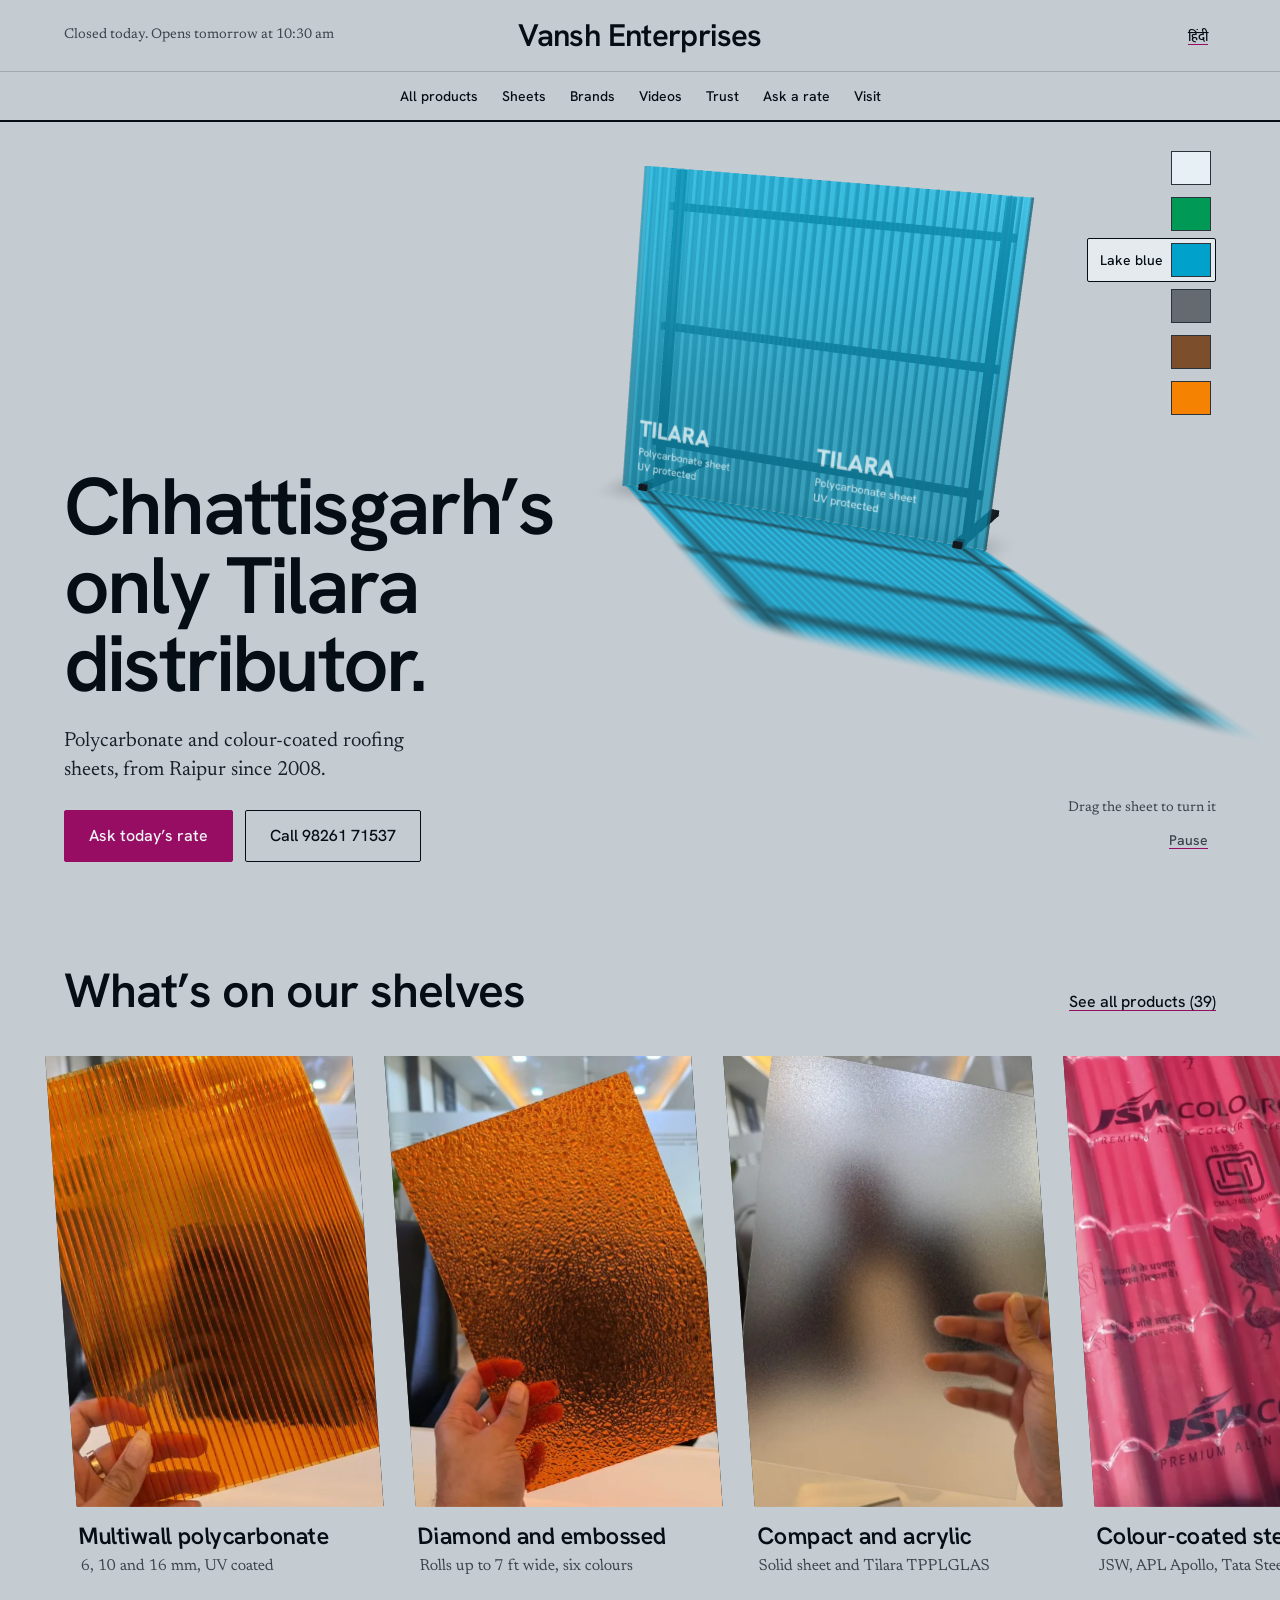
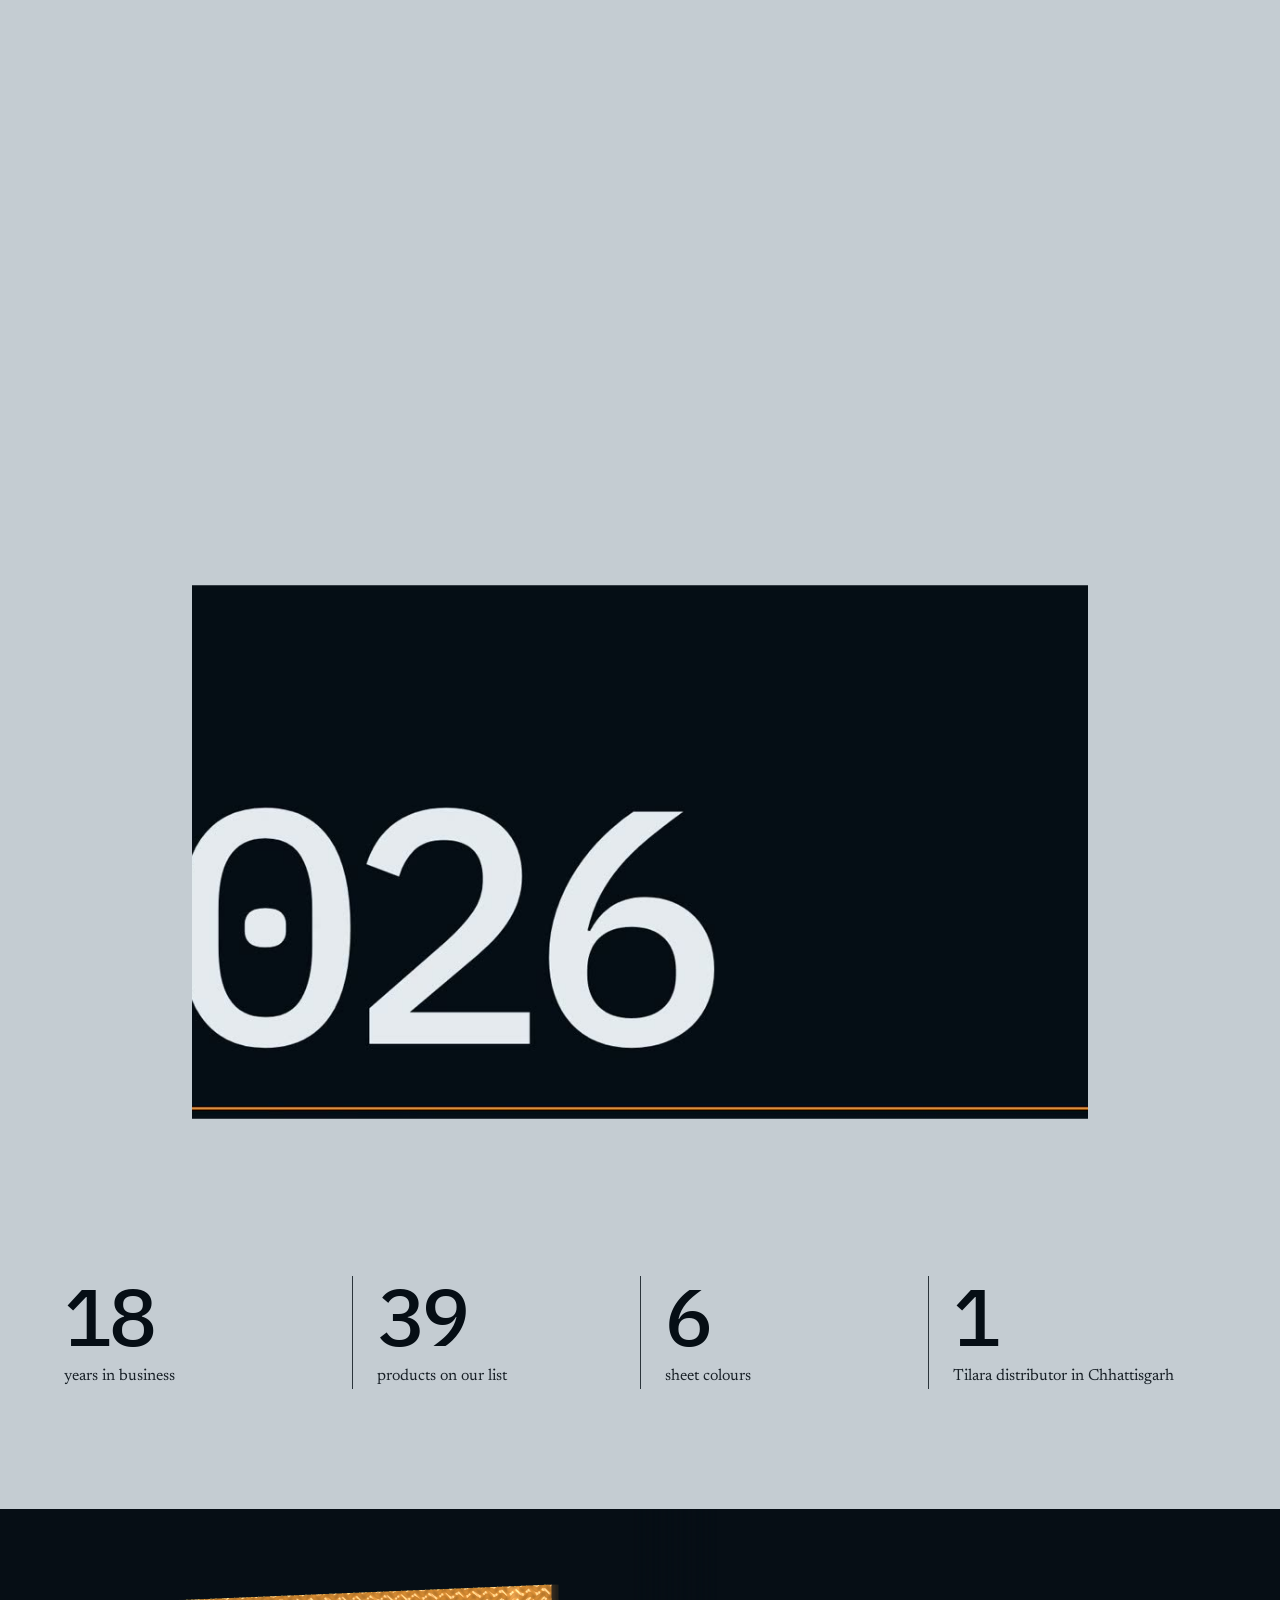
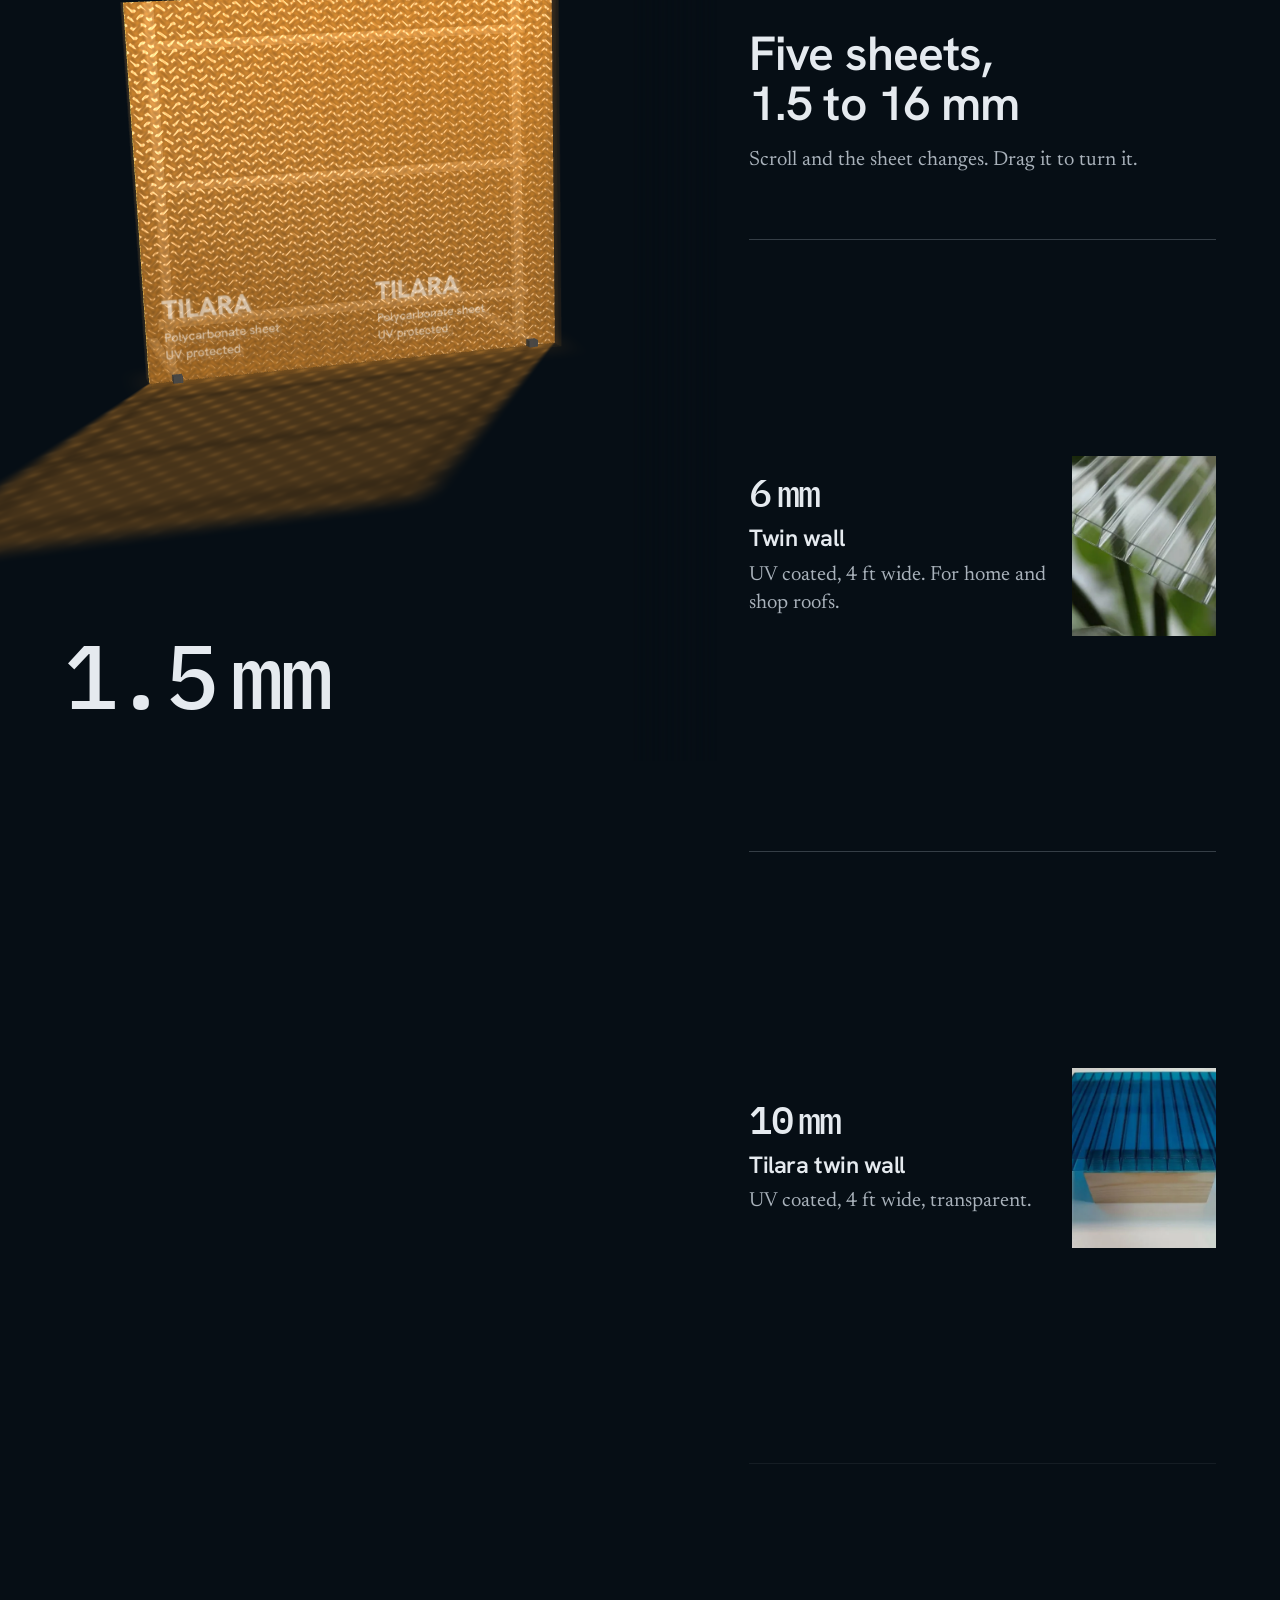
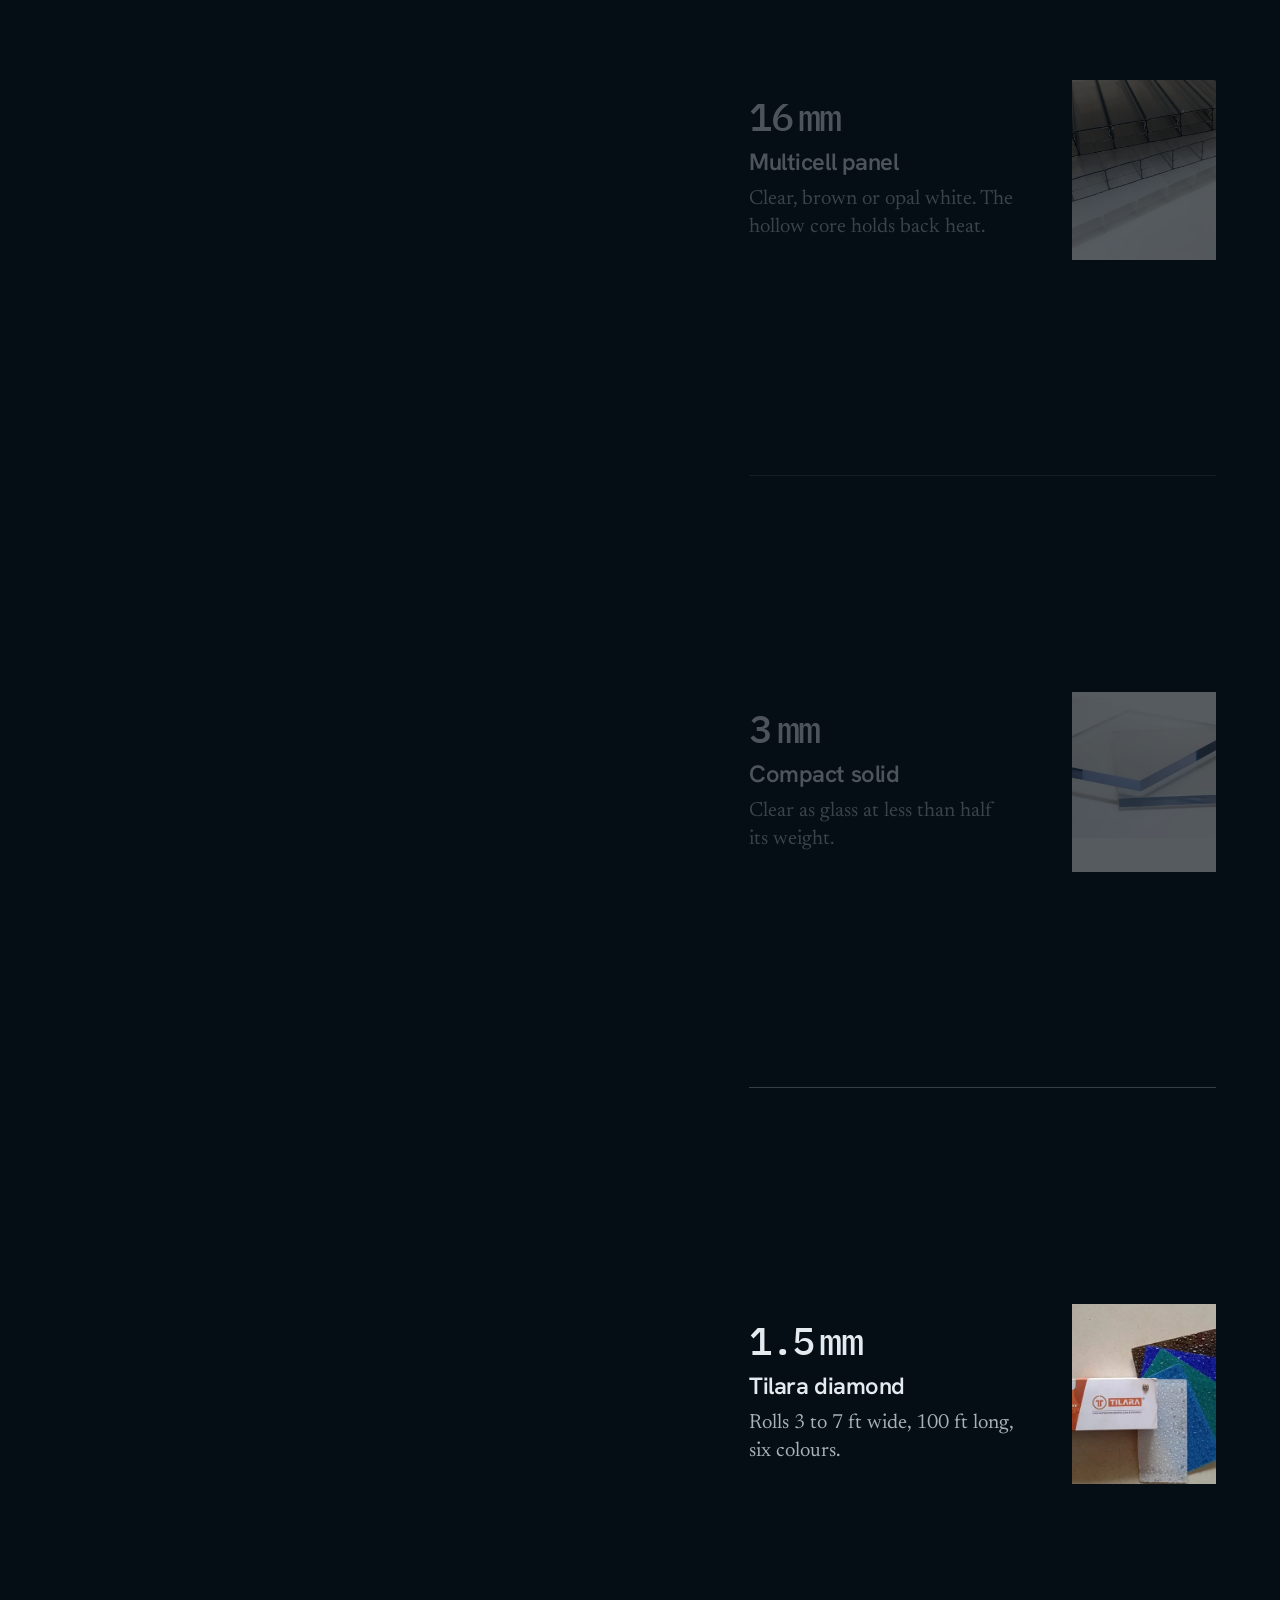
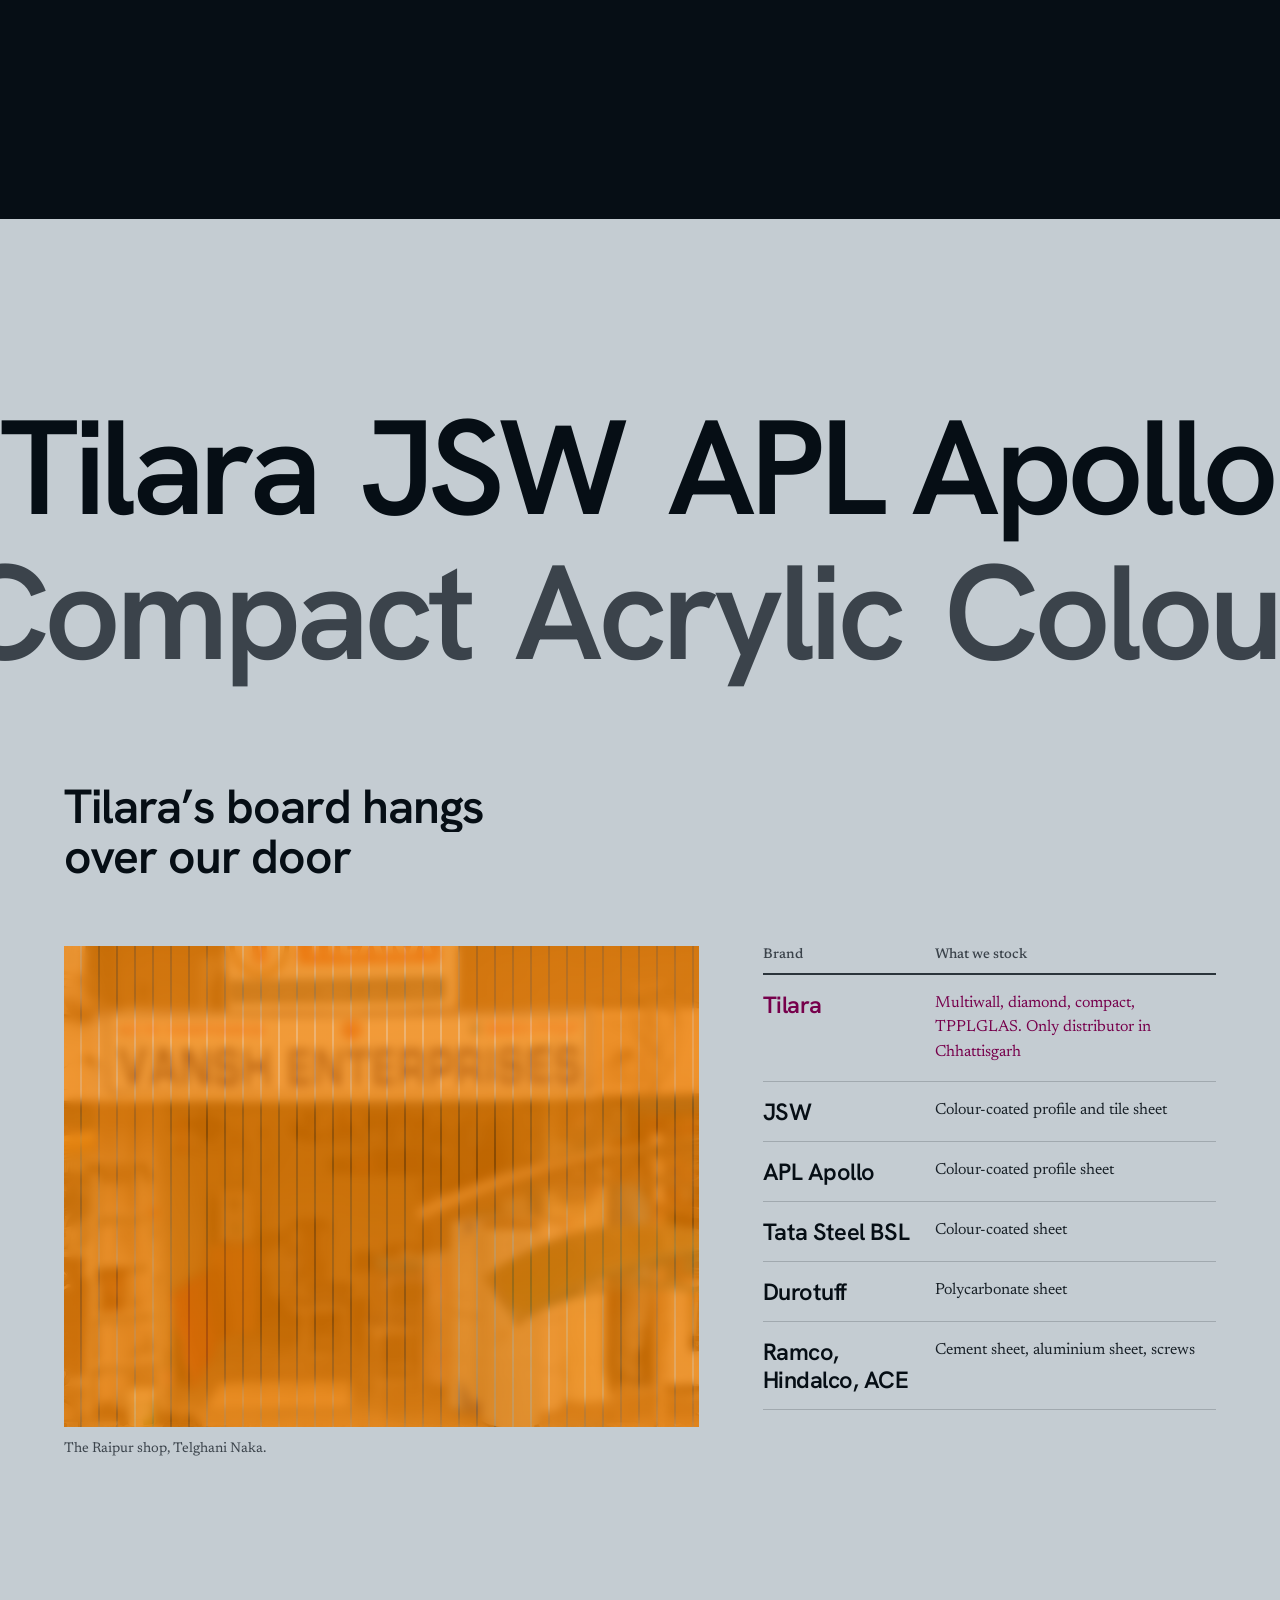
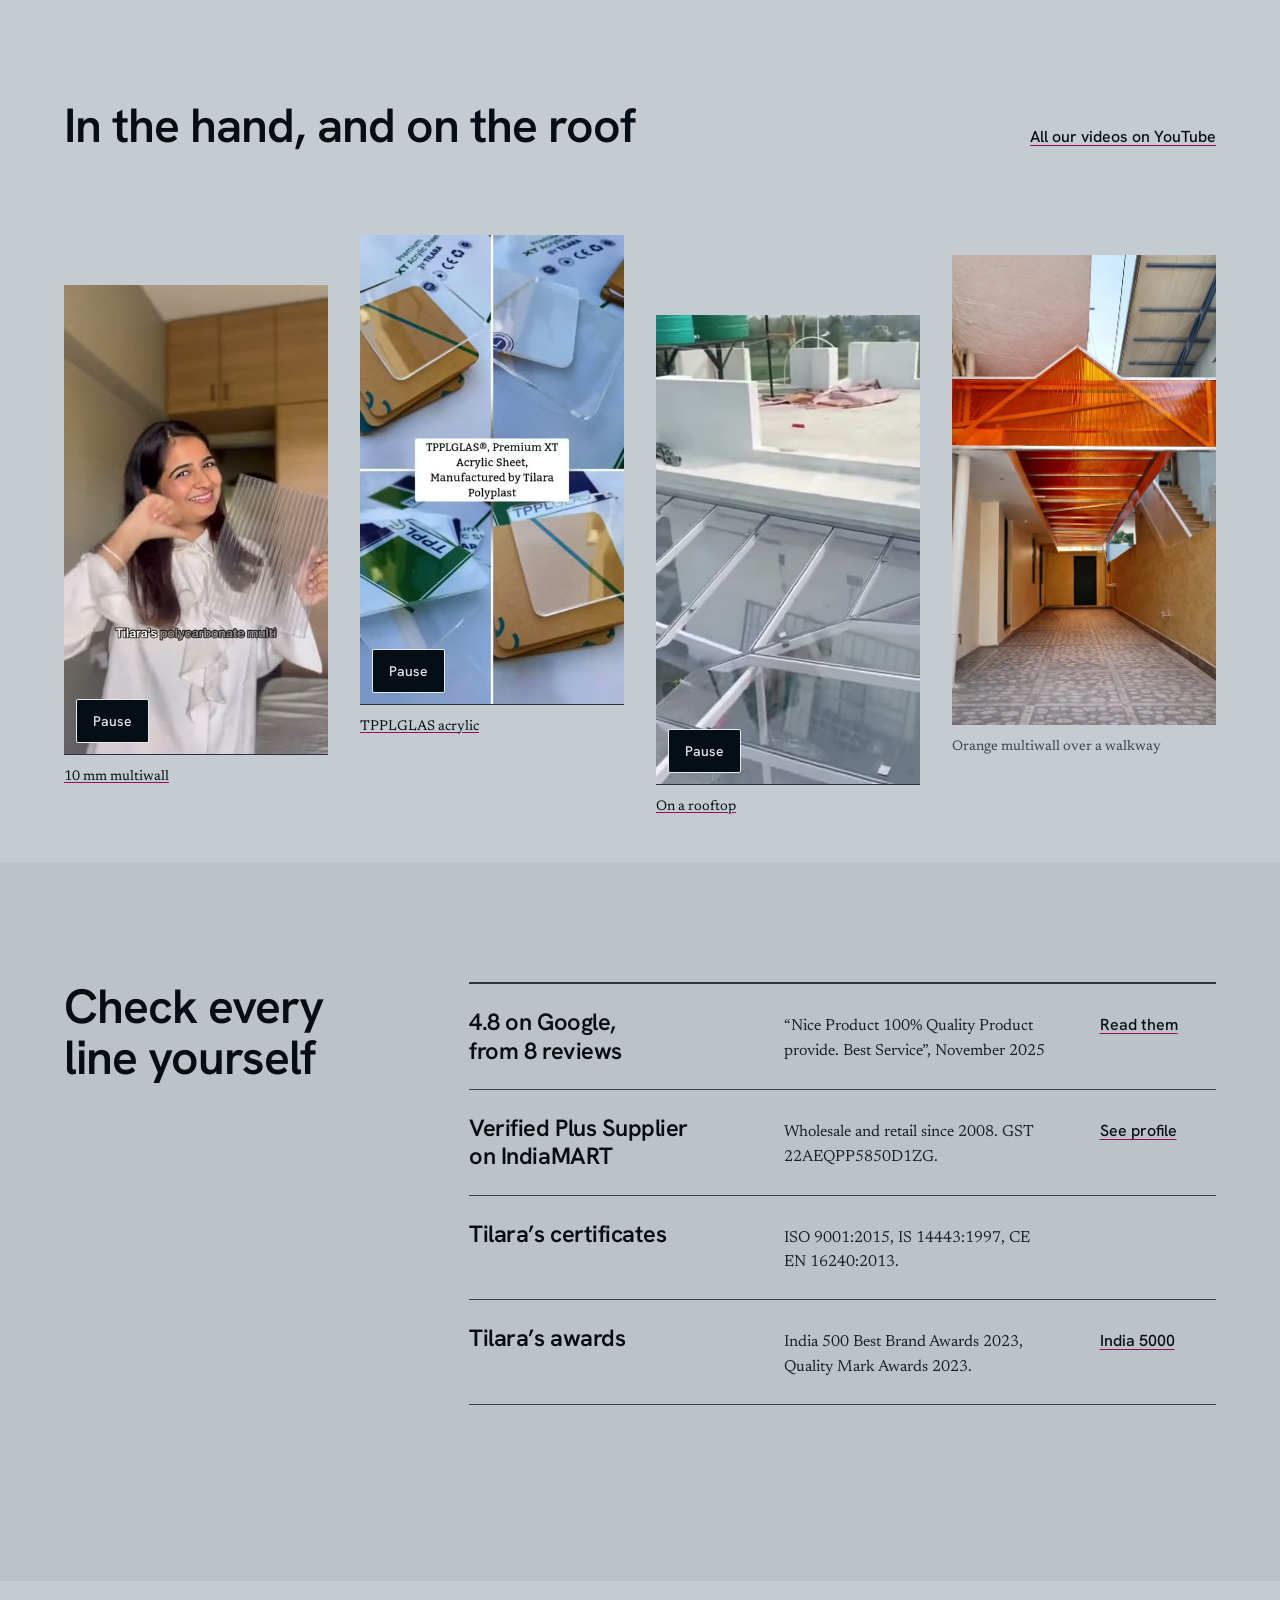
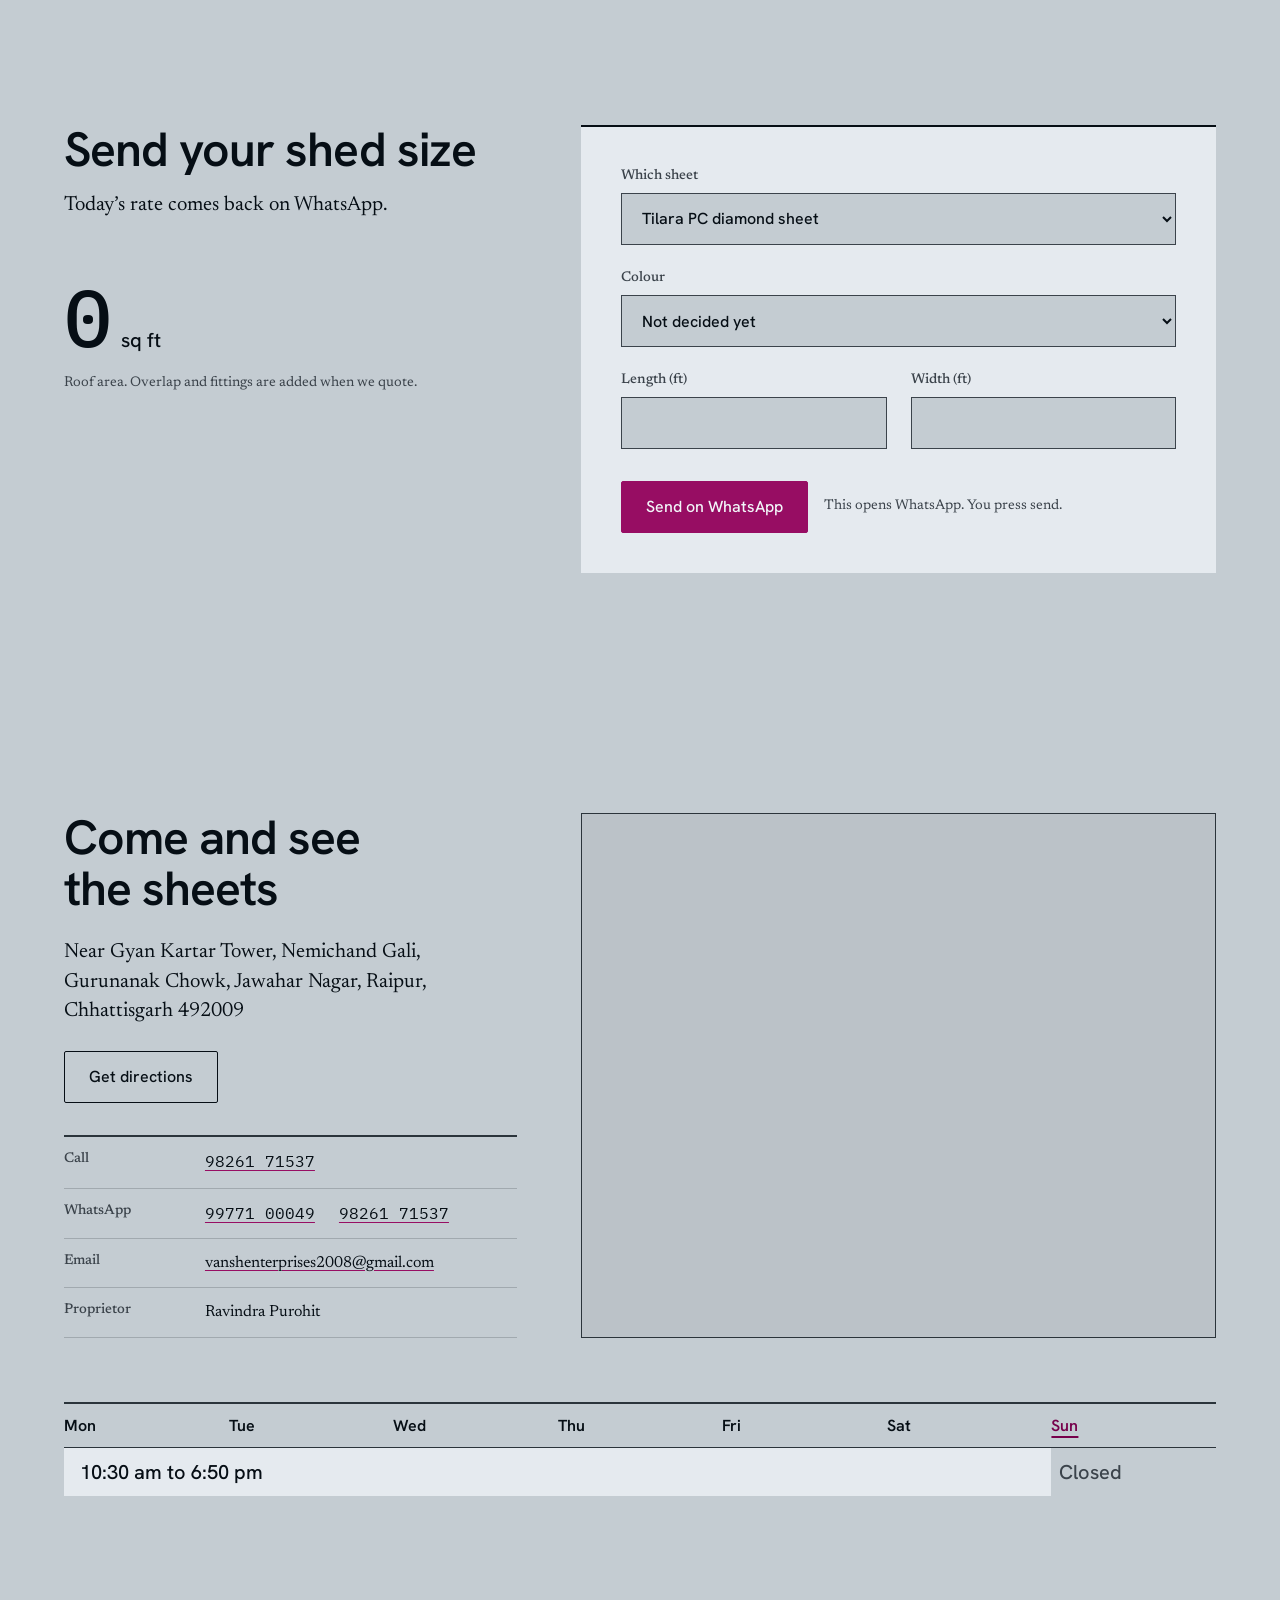
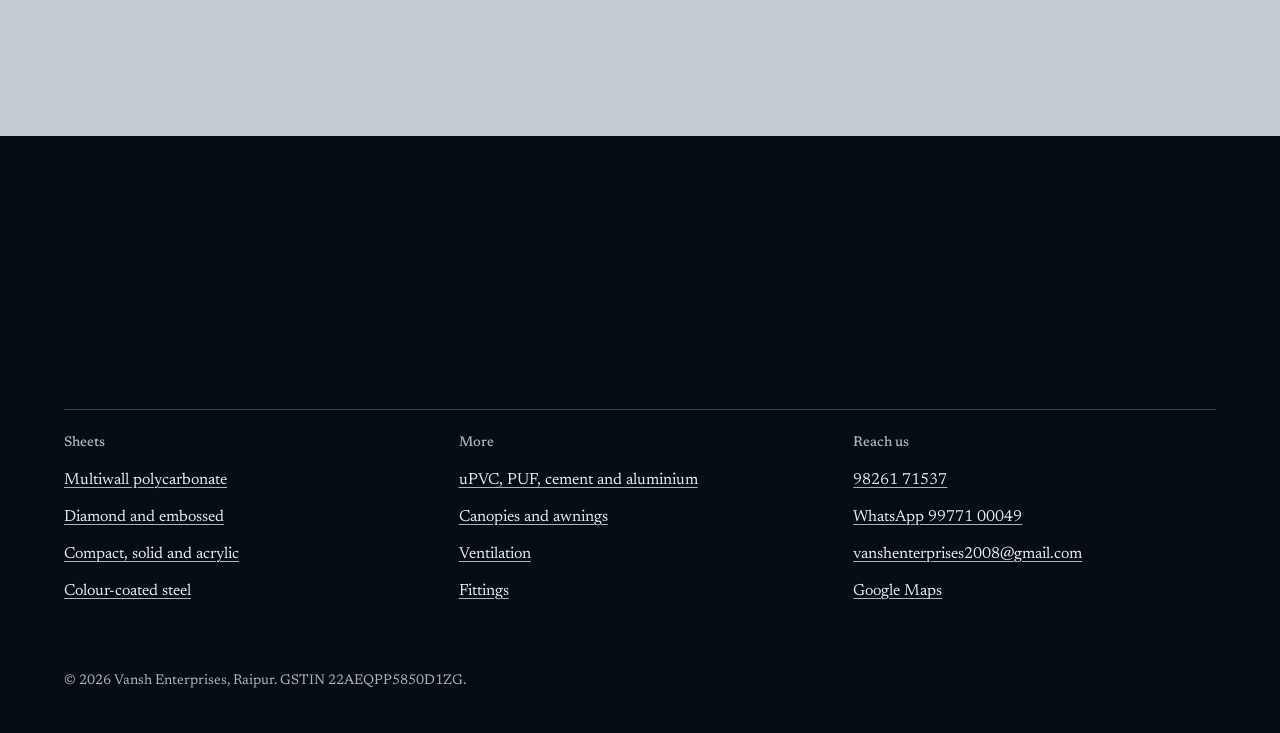
==== commit e751e10c: "Update website Co-Authored-By: Claude Opus 5.5 <noreply@anthropic.com>" ====
--- a/index.html
+++ b/index.html
@@ -339,14 +339,14 @@
       </div>
       <div class="field">
         <label for="f-length" data-i18n="enquire.length">Length (ft)</label>
-        <input id="f-length" name="length" type="number" inputmode="decimal" min="0" step="any" autocomplete="off">
+        <input id="f-length" name="shedLength" type="number" inputmode="decimal" min="0" step="any" autocomplete="off">
       </div>
       <div class="field">
         <label for="f-width" data-i18n="enquire.width">Width (ft)</label>
-        <input id="f-width" name="width" type="number" inputmode="decimal" min="0" step="any" autocomplete="off">
+        <input id="f-width" name="shedWidth" type="number" inputmode="decimal" min="0" step="any" autocomplete="off">
       </div>
       <div class="field field--wide form__foot">
-        <button class="btn btn--primary" type="submit" data-i18n="enquire.send">Send on WhatsApp</button>
+        <a class="btn btn--primary" data-enquiry-send href="https://wa.me/919977100049?text=Hello%20Vansh%20Enterprises%2C%20please%20share%20today's%20rate." rel="noopener" target="_blank" data-i18n="enquire.send">Send on WhatsApp</a>
         <p class="caption" data-i18n="enquire.opens">This opens WhatsApp. You press send.</p>
       </div>
     </form>
--- a/assets/css/site.css
+++ b/assets/css/site.css
@@ -71,7 +71,8 @@
 
 /* Masthead: the top row scrolls away, the link bar stays */
 .mast__sentinel { position: absolute; top: 0; left: 0; width: 1px; height: var(--mast-top); pointer-events: none; }
-.mast { position: sticky; top: calc(-1 * var(--mast-top)); z-index: var(--z-sticky-nav); background: var(--color-paper); border-bottom: var(--rule-bar) solid var(--color-ink); }
+body::before { content: ""; position: fixed; inset: 0 0 auto; height: env(safe-area-inset-top, 0px); z-index: var(--z-sticky-nav); background: var(--color-paper); }
+.mast { position: sticky; top: calc(env(safe-area-inset-top, 0px) - var(--mast-top)); z-index: var(--z-sticky-nav); background: var(--color-paper); border-bottom: var(--rule-bar) solid var(--color-ink); }
 .mast__top { display: grid; grid-template-columns: minmax(0, 1fr) auto minmax(0, 1fr); align-items: center; height: var(--mast-top); border-bottom: var(--rule-hair) solid var(--color-rule); }
 .mast__status { font-size: var(--text-sm); color: var(--color-muted); }
 .mast__word { font: 600 var(--text-2xl)/1 var(--font-display); letter-spacing: var(--tracking-display); color: var(--color-ink); text-decoration: none; white-space: nowrap; }
@@ -283,6 +284,8 @@
 .facts .num { font-family: var(--font-outlier); }
 .facts__two { display: flex; flex-wrap: wrap; gap: var(--space-2xs) var(--space-lg); }
 .visit__map { min-height: 460px; outline: var(--rule-hair) solid var(--color-rule-2); outline-offset: -1px; background: var(--color-paper-2); }
+.visit__photo, .visit__photo img { display: block; width: 100%; height: 100%; object-fit: cover; }
+.visit__photo:focus-visible { outline: 2px solid var(--color-focus); outline-offset: 2px; }
 .visit__map iframe { display: block; width: 100%; height: 100%; min-height: 460px; border: 0; }
 .hours { display: grid; grid-template-columns: repeat(7, minmax(0, 1fr)); margin-top: var(--space-2xl); border-top: var(--rule-bar) solid var(--color-rule-2); }
 .hours__day { padding: var(--space-sm) var(--space-xs) var(--space-sm) 0; font: 600 var(--text-md)/1.2 var(--font-display); color: var(--color-ink); }
@@ -370,7 +373,9 @@
   .panel__body p { font-size: var(--text-md); }
   .form { padding: var(--space-lg); }
   .form__foot .btn { width: 100%; }
-  .visit__map, .visit__map iframe { min-height: 340px; }
+  .visit__map, .visit__photo, .visit__photo img { display: block; width: 100%; height: 100%; object-fit: cover; }
+.visit__photo:focus-visible { outline: 2px solid var(--color-focus); outline-offset: 2px; }
+.visit__map iframe { min-height: 340px; }
   .cat__grid { grid-template-columns: minmax(0, 1fr); }
   .foot__cols { grid-template-columns: minmax(0, 1fr); }
   .facts > div { grid-template-columns: minmax(0, 1fr); gap: 0; }
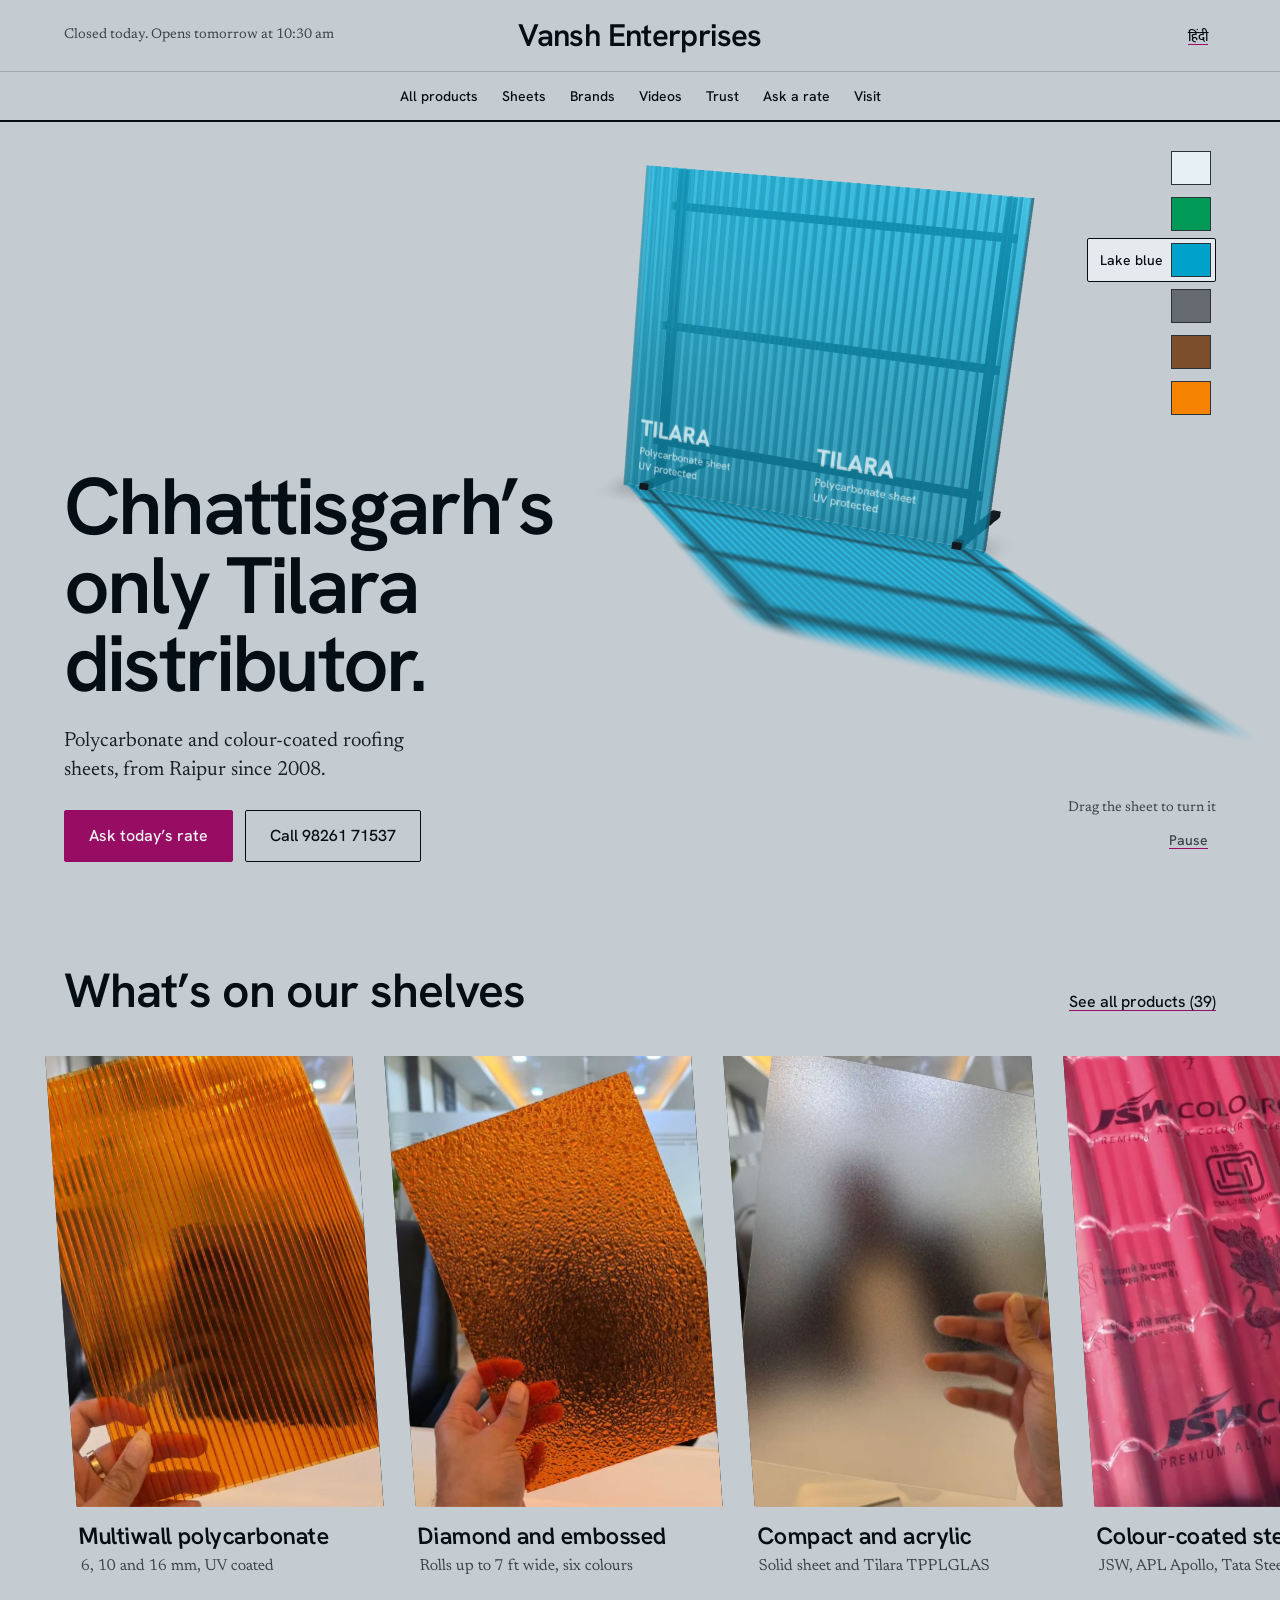
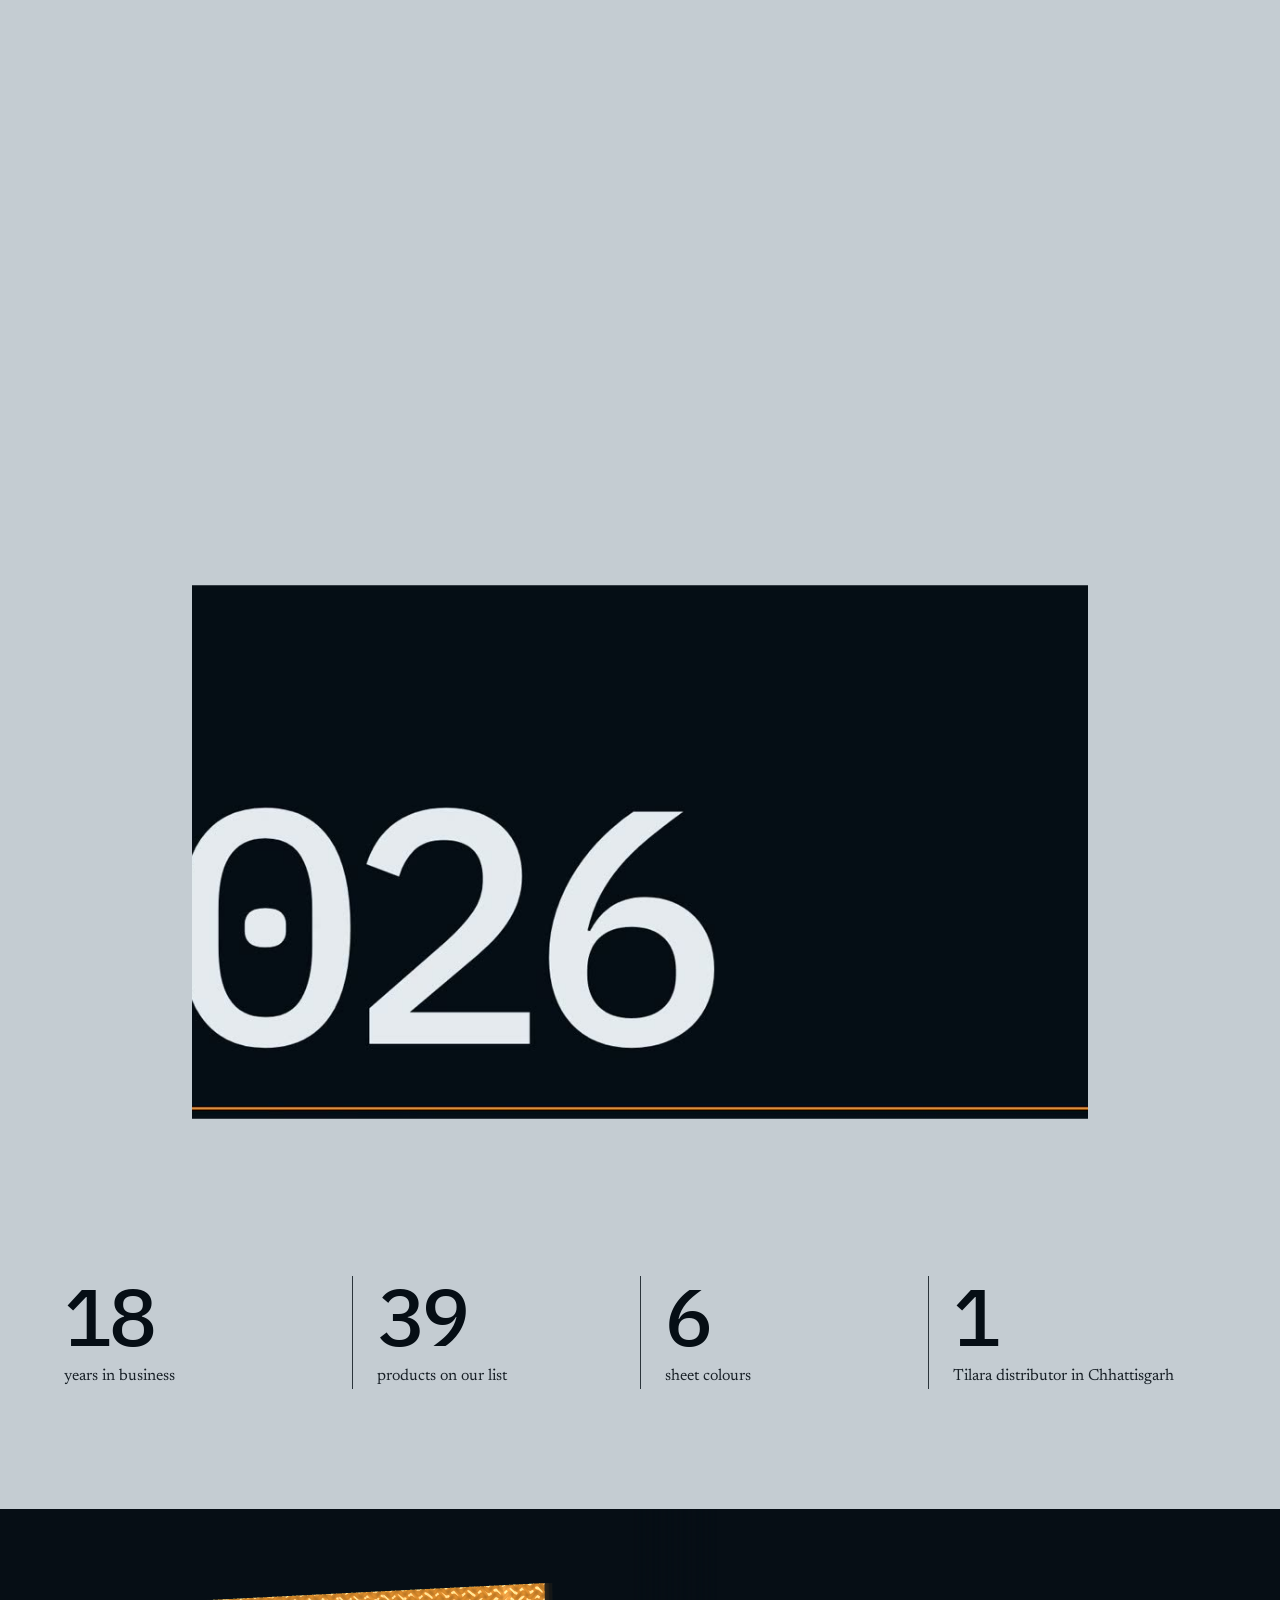
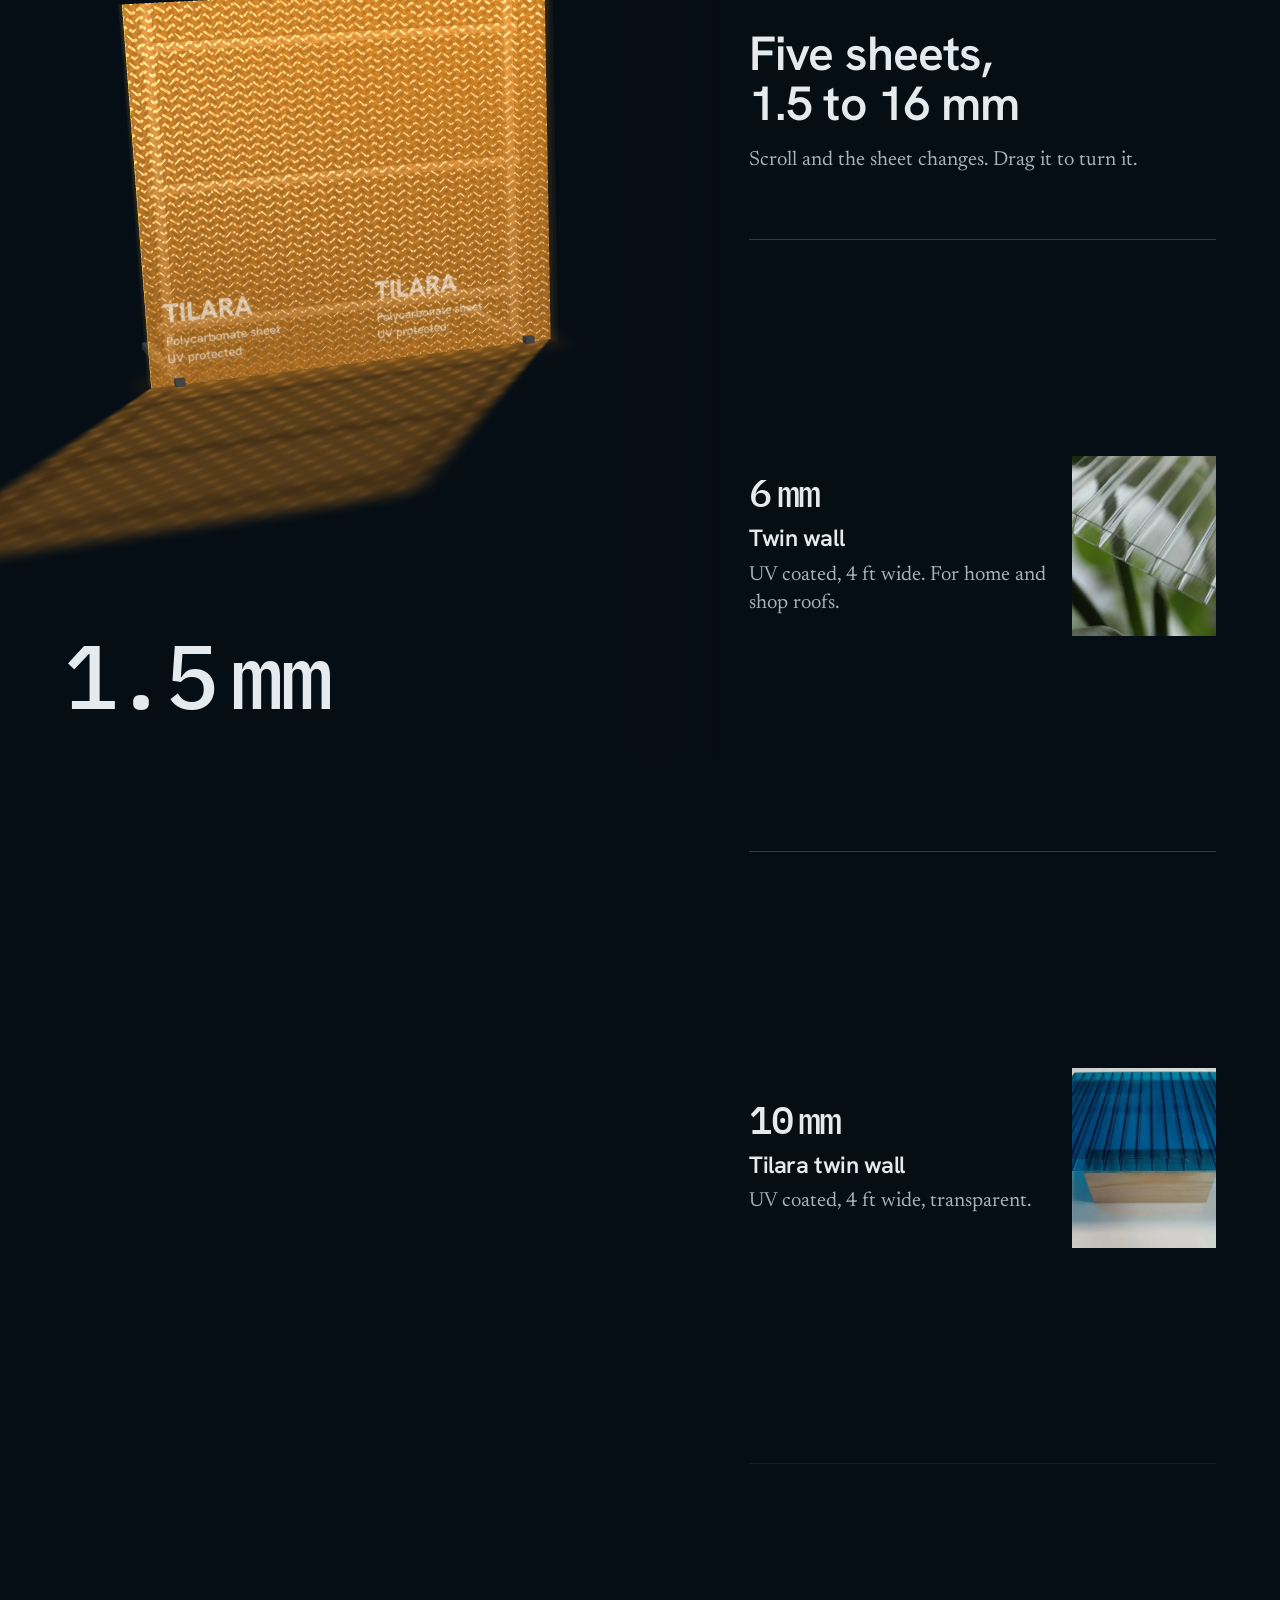
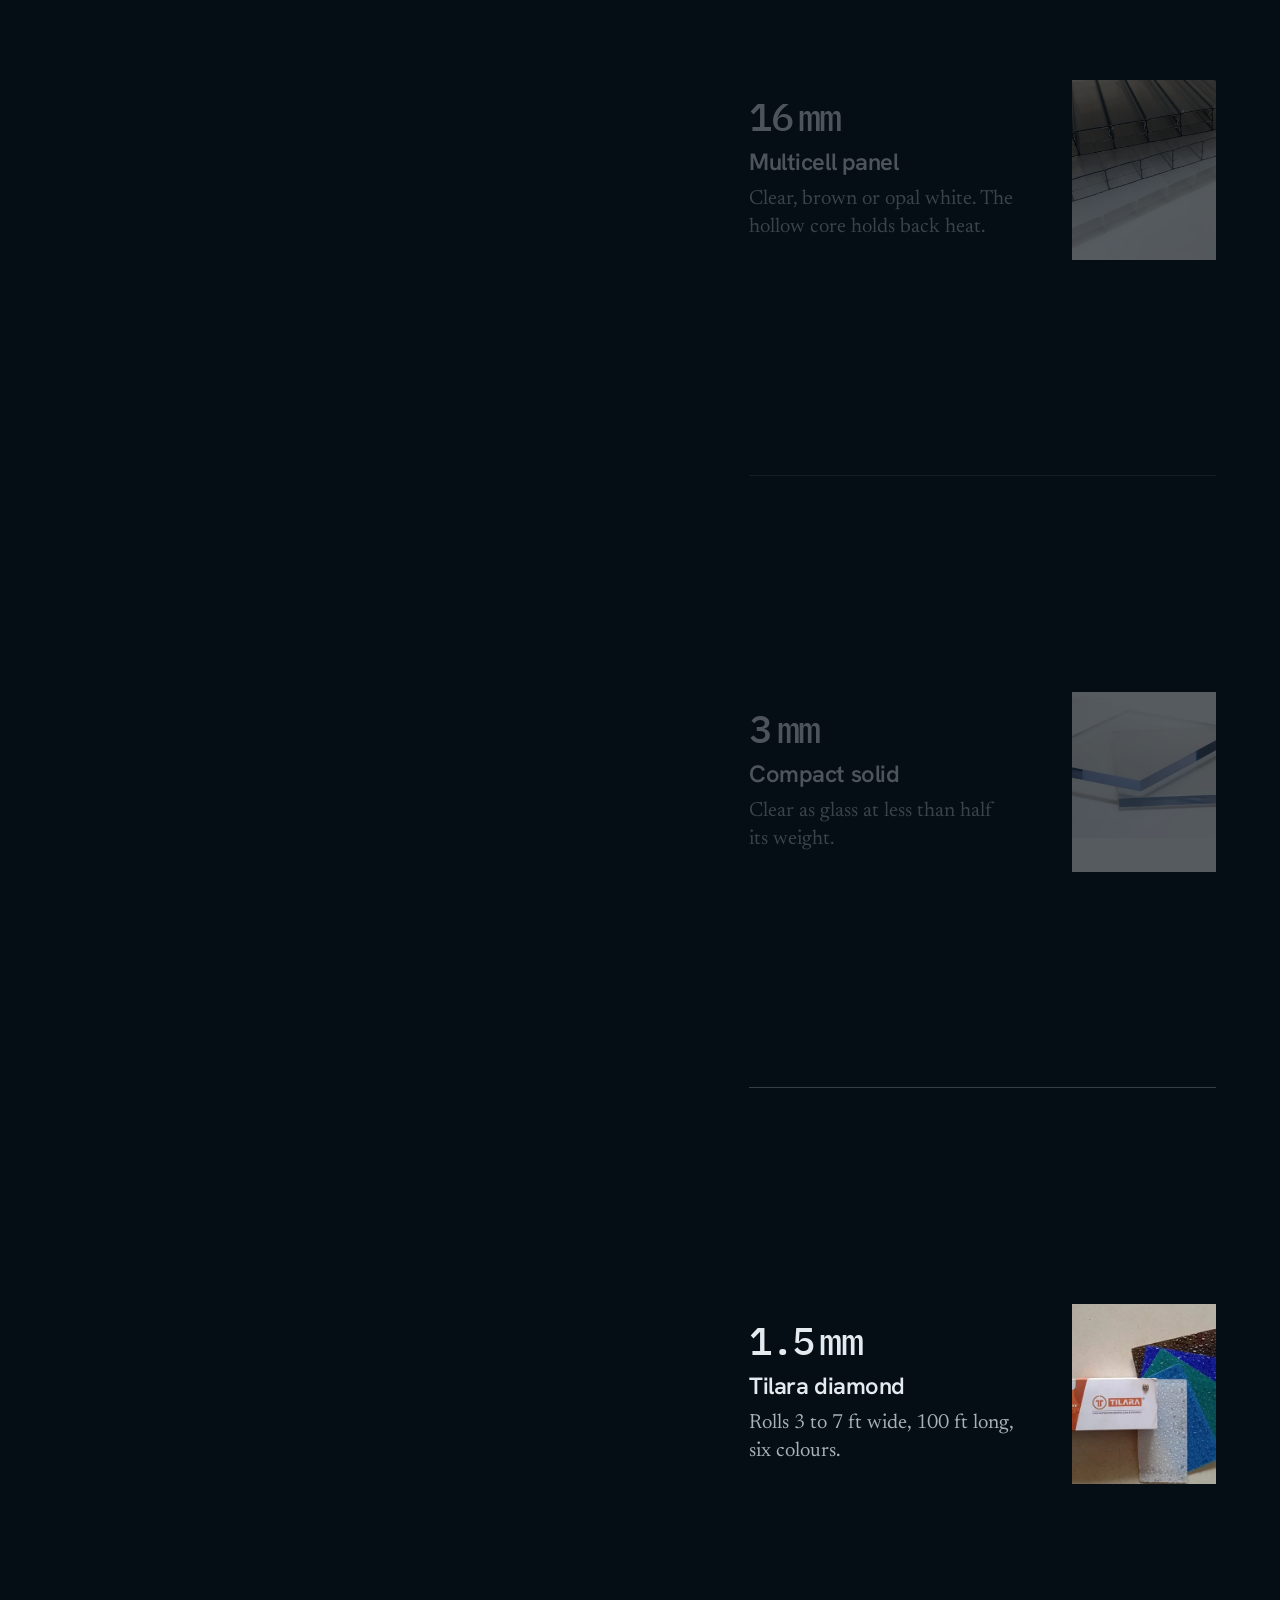
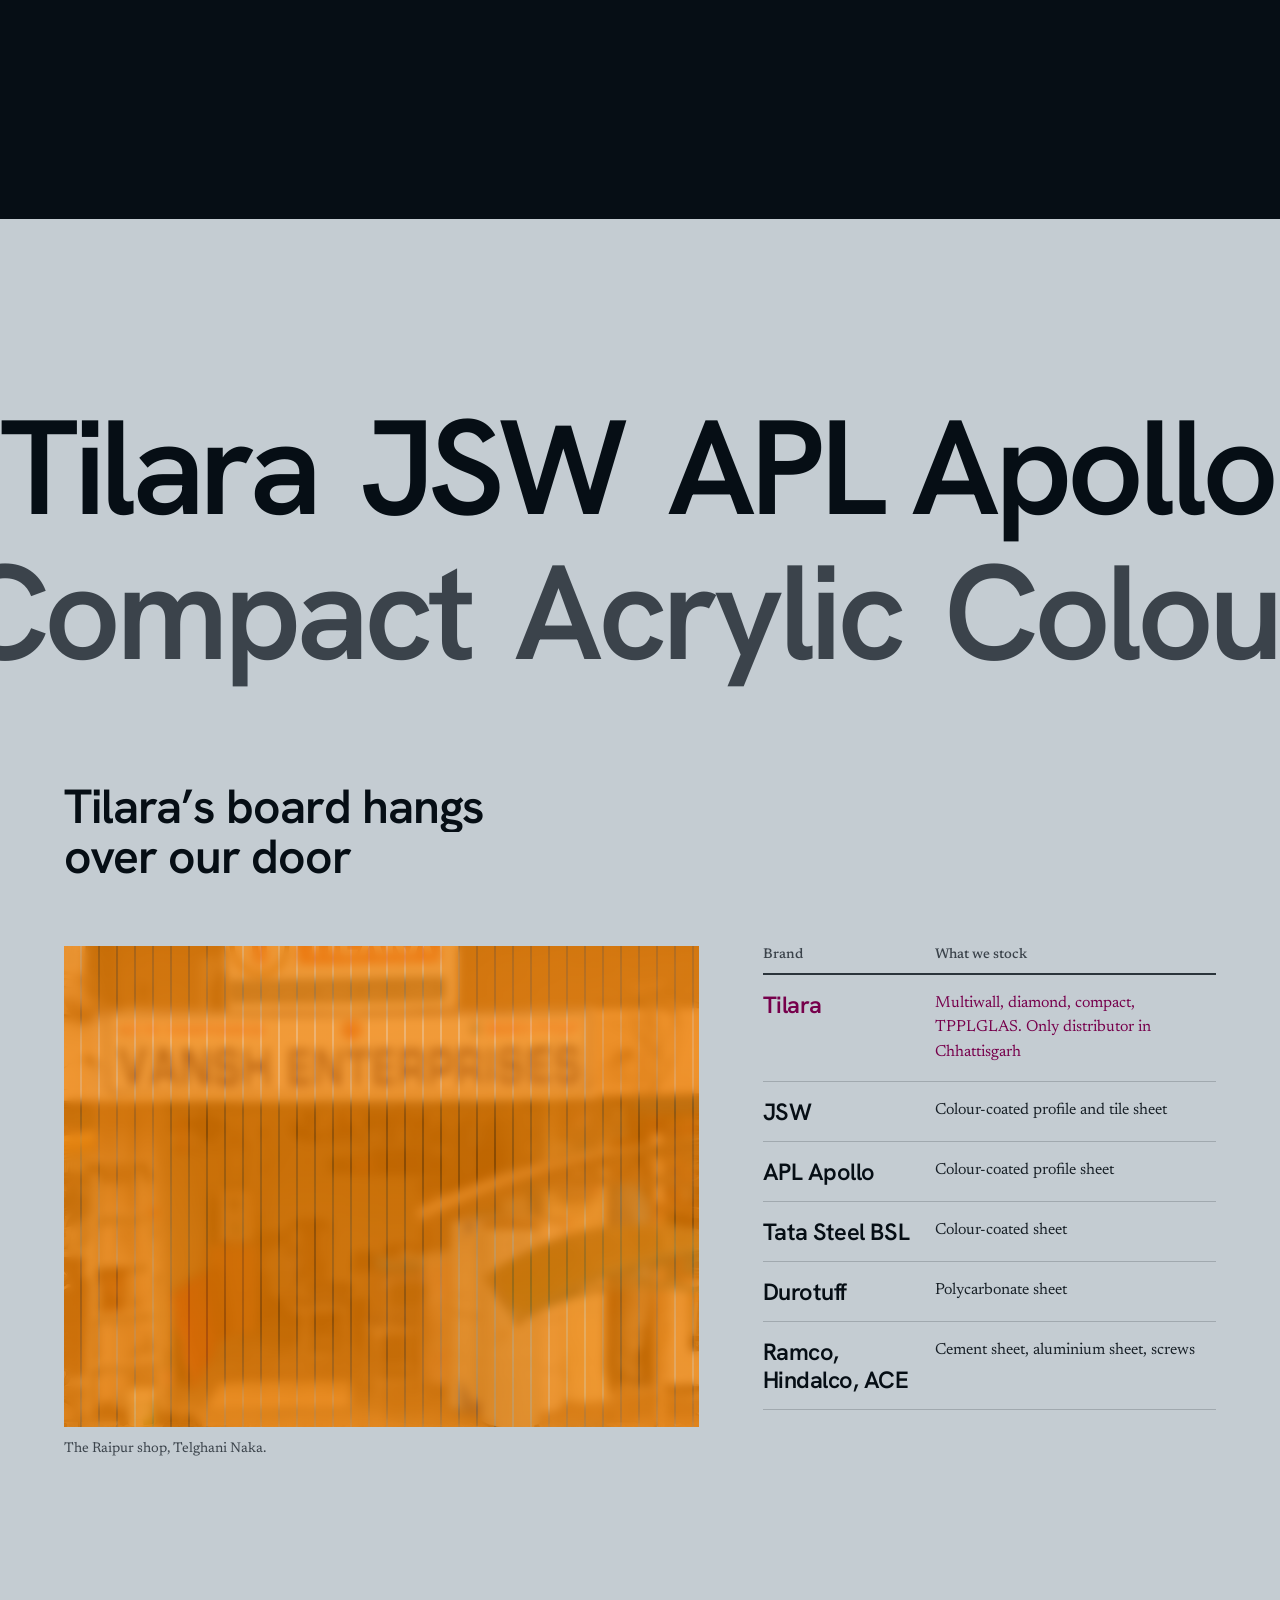
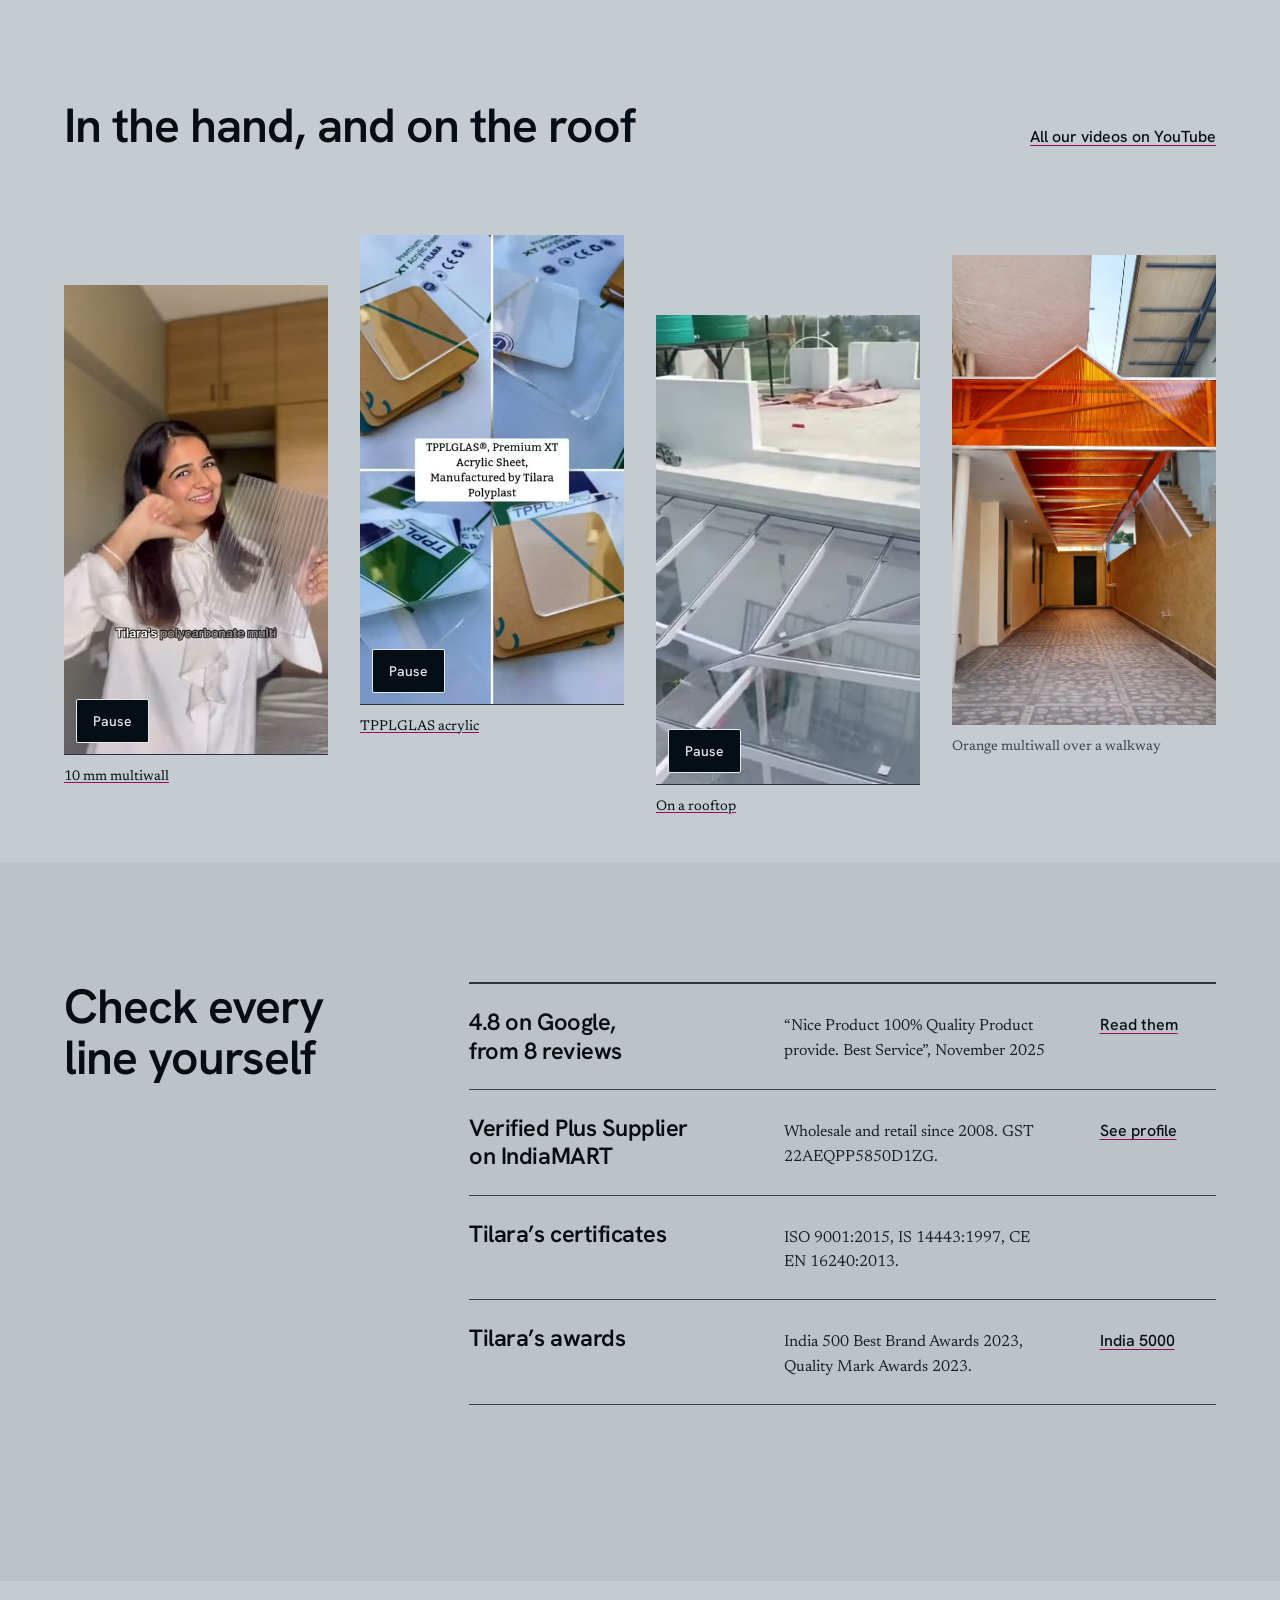
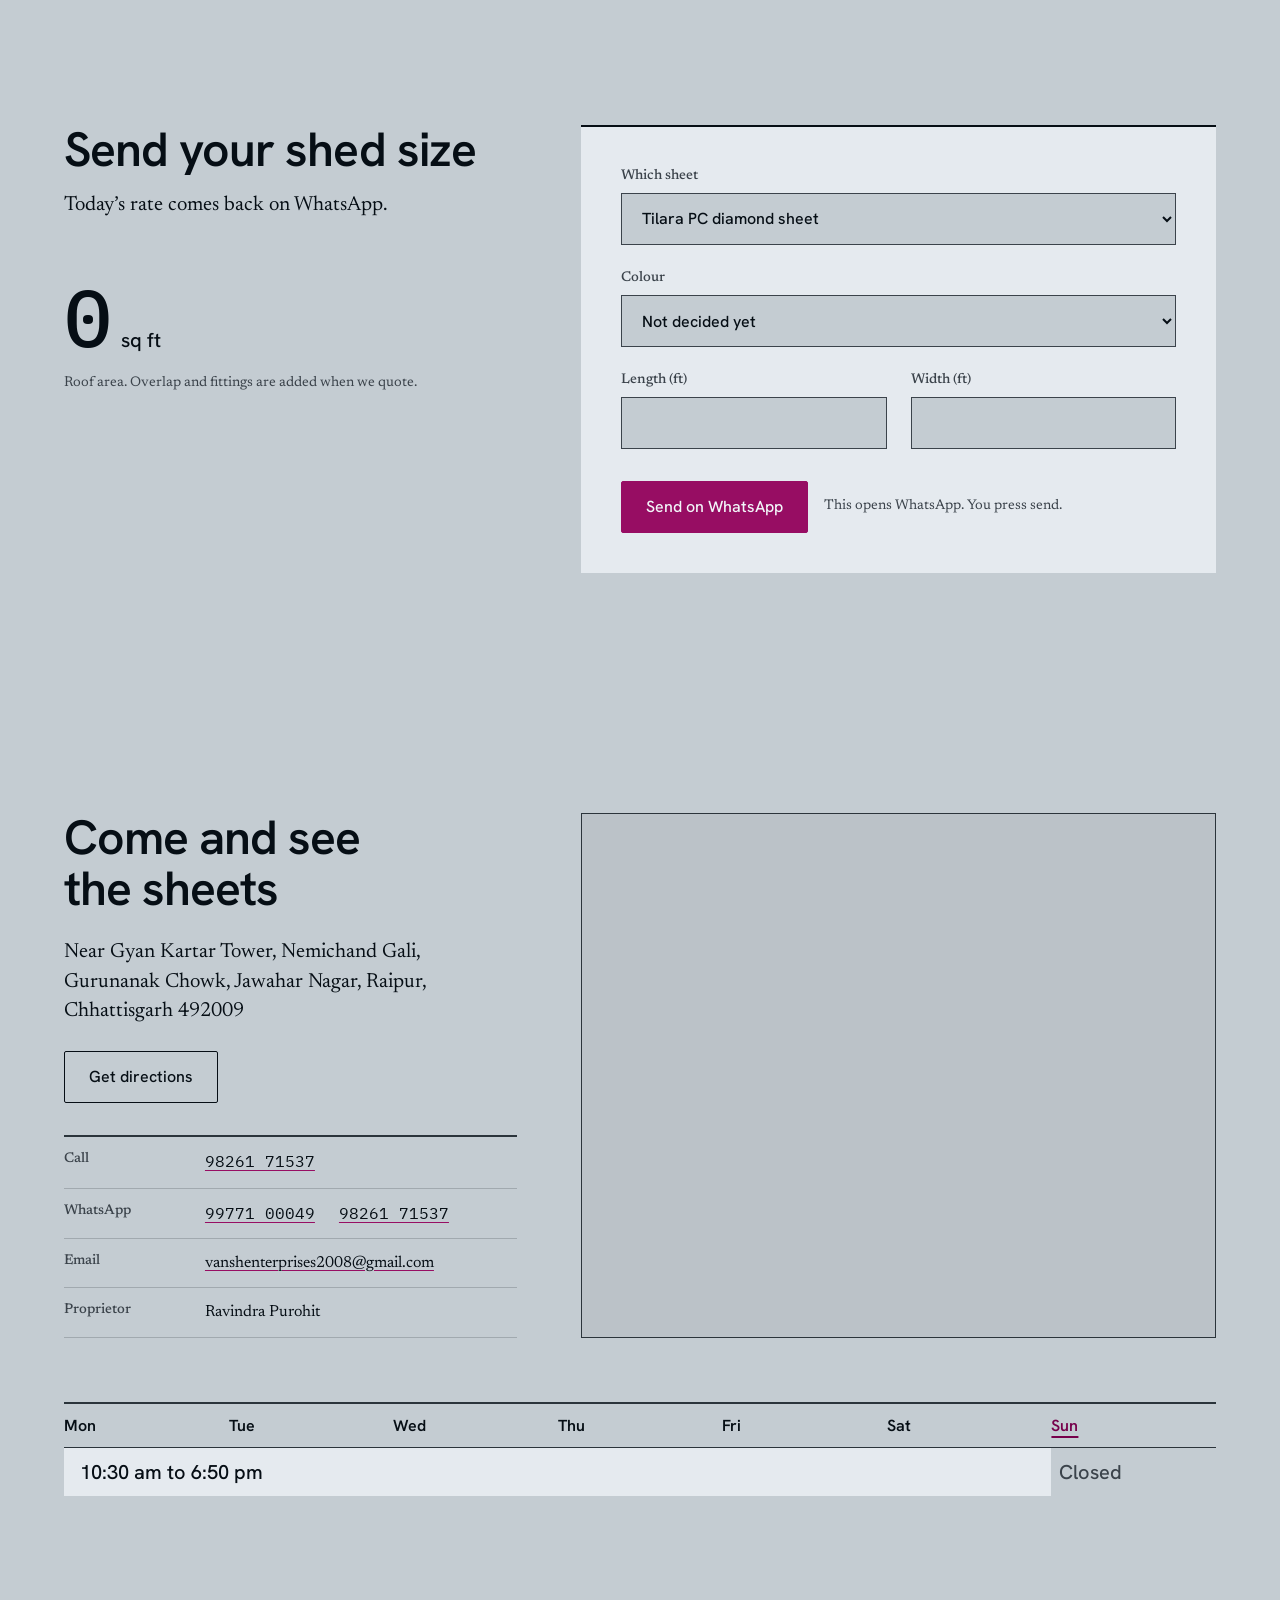
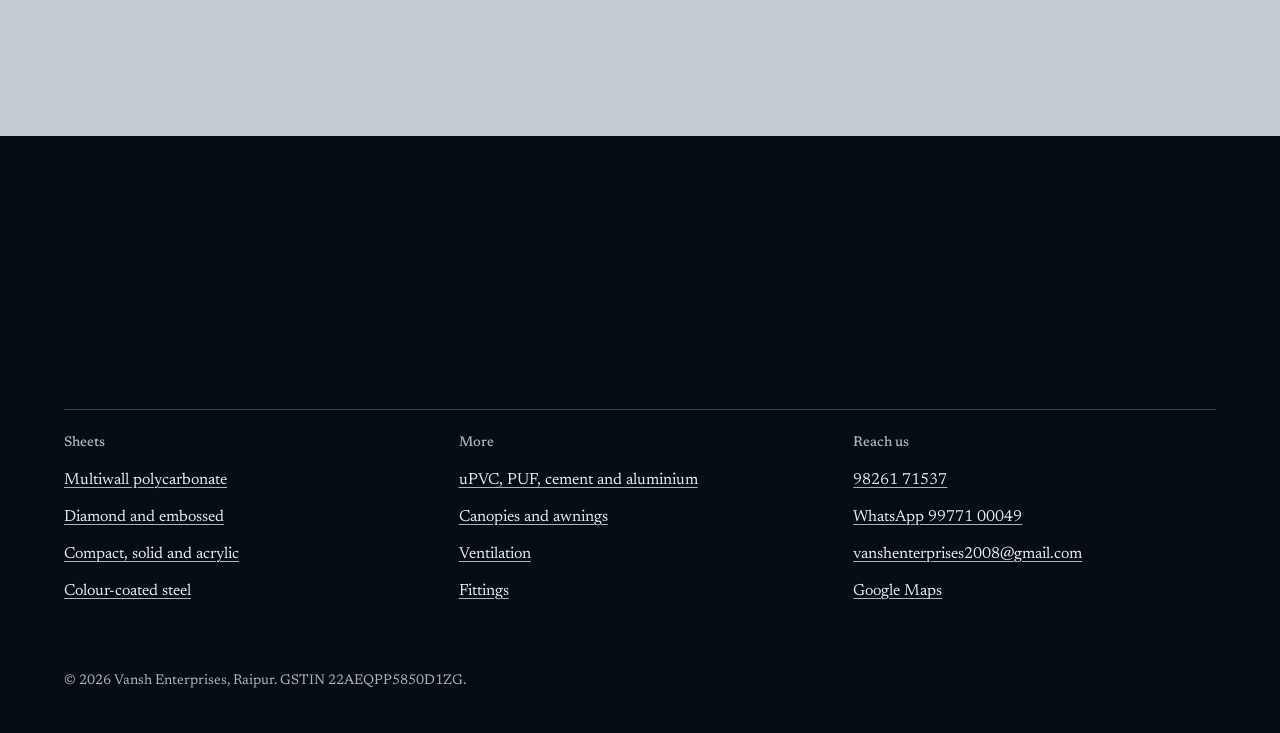
==== commit 6461920f: "Update website Co-Authored-By: Claude Opus 5.5 <noreply@anthropic.com>" ====
--- a/index.html
+++ b/index.html
@@ -8,13 +8,13 @@
 <meta property="og:title" content="Vansh Enterprises, Raipur: Tilara polycarbonate and roofing sheets">
 <meta property="og:description" content="Polycarbonate and colour-coated roofing sheet dealer in Raipur since 2008. Only Tilara distributor in Chhattisgarh, with JSW, APL Apollo and Tata Steel BSL sheet.">
 <meta property="og:type" content="website">
-<meta property="og:url" content="https://vanshpurohit10.github.io/vansh-enterprises/">
+<meta property="og:url" content="https://vanshenterprises.in/">
 <meta property="og:site_name" content="Vansh Enterprises">
-<meta property="og:image" content="https://vanshpurohit10.github.io/vansh-enterprises/assets/img/og.jpg">
+<meta property="og:image" content="https://vanshenterprises.in/assets/img/og.jpg">
 <meta property="og:image:width" content="1200">
 <meta property="og:image:height" content="630">
 <meta name="twitter:card" content="summary_large_image">
-<link rel="canonical" href="https://vanshpurohit10.github.io/vansh-enterprises/">
+<link rel="canonical" href="https://vanshenterprises.in/">
 <meta name="theme-color" content="oklch(84% 0.012 245)">
 <link rel="icon" href="assets/img/favicon.svg" type="image/svg+xml">
 <link rel="preconnect" href="https://fonts.googleapis.com">
@@ -23,7 +23,7 @@
 <link rel="preload" as="image" href="assets/img/sheet-hero.webp" fetchpriority="high">
 <link rel="stylesheet" href="assets/css/site.css">
 <script>document.documentElement.classList.add('js');</script>
-<script type="application/ld+json">{"@context":"https://schema.org","@type":"HomeAndConstructionBusiness","name":"Vansh Enterprises","alternateName":"वंश इंटरप्राइजेज","description":"Polycarbonate sheet and colour-coated roofing sheet dealer in Raipur since 2008. Only Tilara distributor in Chhattisgarh.","url":"https://vanshpurohit10.github.io/vansh-enterprises/","image":"https://vanshpurohit10.github.io/vansh-enterprises/assets/img/og.jpg","telephone":"+919826171537","email":"vanshenterprises2008@gmail.com","foundingDate":"2008","taxID":"22AEQPP5850D1ZG","founder":{"@type":"Person","name":"Ravindra Purohit"},"address":{"@type":"PostalAddress","streetAddress":"Near Gyan Kartar Tower, Nemichand Gali, Gurunanak Chowk, Jawahar Nagar","addressLocality":"Raipur","addressRegion":"Chhattisgarh","postalCode":"492009","addressCountry":"IN"},"geo":{"@type":"GeoCoordinates","latitude":21.2504591,"longitude":81.628177},"openingHoursSpecification":[{"@type":"OpeningHoursSpecification","dayOfWeek":["Monday","Tuesday","Wednesday","Thursday","Friday","Saturday"],"opens":"10:30","closes":"18:50"}],"areaServed":"Chhattisgarh","hasMap":"https://maps.app.goo.gl/5dPcdX1qVk36X3dU6"}</script>
+<script type="application/ld+json">{"@context":"https://schema.org","@type":"HomeAndConstructionBusiness","name":"Vansh Enterprises","alternateName":"वंश इंटरप्राइजेज","description":"Polycarbonate sheet and colour-coated roofing sheet dealer in Raipur since 2008. Only Tilara distributor in Chhattisgarh.","url":"https://vanshenterprises.in/","image":"https://vanshenterprises.in/assets/img/og.jpg","telephone":"+919826171537","email":"vanshenterprises2008@gmail.com","foundingDate":"2008","taxID":"22AEQPP5850D1ZG","founder":{"@type":"Person","name":"Ravindra Purohit"},"address":{"@type":"PostalAddress","streetAddress":"Near Gyan Kartar Tower, Nemichand Gali, Gurunanak Chowk, Jawahar Nagar","addressLocality":"Raipur","addressRegion":"Chhattisgarh","postalCode":"492009","addressCountry":"IN"},"geo":{"@type":"GeoCoordinates","latitude":21.2504591,"longitude":81.628177},"openingHoursSpecification":[{"@type":"OpeningHoursSpecification","dayOfWeek":["Monday","Tuesday","Wednesday","Thursday","Friday","Saturday"],"opens":"10:30","closes":"18:50"}],"areaServed":"Chhattisgarh","hasMap":"https://maps.app.goo.gl/5dPcdX1qVk36X3dU6"}</script>
 </head>
 <body>
 <div class="curtain" hidden aria-hidden="true">
